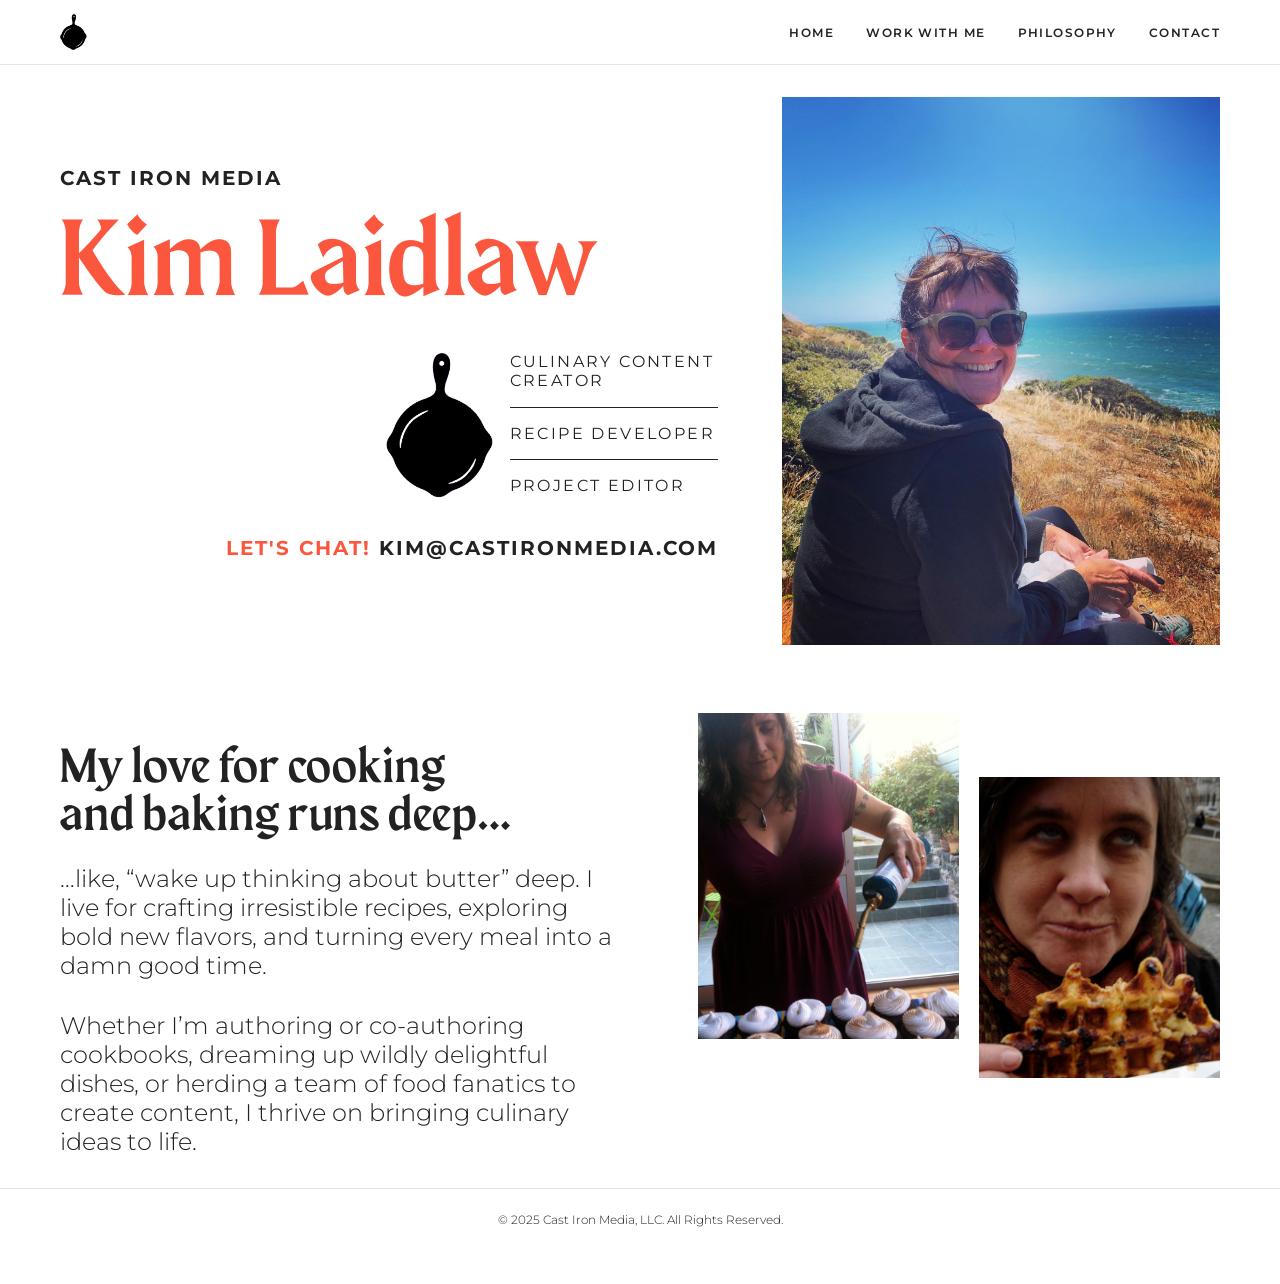
==== index.html @ 6b6d78ea "Create section page section" ====
<!DOCTYPE html>
<html lang="en-US">
<head>
  <meta charset="UTF-8">
  <meta name="viewport" content="width=device-width, initial-scale=1">
  <title>Kim Laidlaw | Cast Iron Media</title>

  <link rel="preconnect" href="https://fonts.googleapis.com">
  <link rel="preconnect" href="https://fonts.gstatic.com" crossorigin>
  <link rel="stylesheet" href="https://fonts.googleapis.com/css2?family=Montserrat:ital,wght@0,100..900;1,100..900&display=swap">
  <link rel="stylesheet" href="wp-content/themes/castirontheme/assets/css/style.css">

  <link rel="icon" type="image/png" href="wp-content/themes/castirontheme/assets/images/favicons/favicon-96x96.png" sizes="96x96">
  <link rel="icon" type="image/svg+xml" href="wp-content/themes/castirontheme/assets/images/favicons/favicon.svg">
  <link rel="shortcut icon" href="wp-content/themes/castirontheme/assets/images/favicons/favicon.ico">
  <link rel="apple-touch-icon" sizes="180x180" href="wp-content/themes/castirontheme/assets/images/favicons/apple-touch-icon.png">
</head>

<body>
  <div class="page-wrapper">

    <header class="header">
      <div class="header-content">
        <a href="#" class="header-logo" aria-label="Cast Iron Media home">
          <img src="wp-content/themes/castirontheme/assets/images/castironlogo.png" alt="Cast Iron Media logo">
        </a>
        <nav class="nav" id="main-nav" aria-label="Main navigation">
          <ul class="nav-list">
            <li><a href="#hero">Home</a></li>
            <li><a href="#work-with-me">Work With Me</a></li>
            <li><a href="#philosophy">Philosophy</a></li>
            <li><a href="#contact">Contact</a></li>
          </ul>
        </nav>
        <button class="nav-toggle" id="nav-toggle" aria-controls="main-nav" aria-expanded="false" aria-label="Open navigation menu">
          <span class="nav-toggle-bar"></span>
          <span class="nav-toggle-bar"></span>
          <span class="nav-toggle-bar"></span>
        </button>
      </div>
    </header>

    <main id="main">

      <!-- HERO -->
      <section id="hero" class="section hero-section">
        <div class="hero-text">
          <h1>
            <span class="prehead head-three">Cast Iron Media</span>
            Kim Laidlaw
          </h1>
          <div class="title-row">
            <div class="cast-iron-logo">
              <img src="wp-content/themes/castirontheme/assets/images/castironlogo.png" alt="Cast Iron Media logo">
            </div>
            <ul class="title-list">
              <li>Culinary content creator</li>
              <li>Recipe developer</li>
              <li>Project editor</li>
            </ul>
          </div>
          <div class="email-row">
            <p class="head-three">
              Let's chat! <a href="mailto:kim@castironmedia.com">kim@castironmedia.com</a>
            </p>
          </div>
        </div>
        <div class="hero-image">
          <img src="wp-content/themes/castirontheme/assets/images/1-hero/hero-kim-laidlaw.jpg" alt="Kim Laidlaw sitting on coastal rocks, smiling over her shoulder">
        </div>
      </section>

      <!-- LOVE -->
      <section id="love" class="section love-section">
        <div class="love-text">
          <h2>My love for cooking and baking runs deep&hellip;</h2>
          <p>&hellip;like, &ldquo;wake up thinking about butter&rdquo; deep. I live for crafting irresistible recipes, exploring bold new flavors, and turning every meal into a damn good time.</p>
          <p>Whether I&rsquo;m authoring or co-authoring cookbooks, dreaming up wildly delightful dishes, or herding a team of food fanatics to create content, I thrive on bringing culinary ideas to life.</p>
        </div>
        <div class="love-images">
          <div class="love-image love-image--blowtorch">
            <img src="wp-content/themes/castirontheme/assets/images/2-love/love-blowtorch.JPG" alt="Kim using a blowtorch on a dessert">
          </div>
          <div class="love-image love-image--waffle">
            <img src="wp-content/themes/castirontheme/assets/images/2-love/love-waffle.jpg" alt="A beautifully made waffle">
          </div>
        </div>
      </section>

    </main>

    <footer id="footer" class="footer">
      <div class="footer-content">
        <p class="footer-copyright">&copy; 2025 Cast Iron Media, LLC. All&nbsp;Rights&nbsp;Reserved.</p>
      </div>
    </footer>

  </div><!-- .page-wrapper -->
  <script>
    const toggle = document.getElementById('nav-toggle');
    const nav = document.getElementById('main-nav');
    toggle.addEventListener('click', () => {
      const isOpen = toggle.getAttribute('aria-expanded') === 'true';
      toggle.setAttribute('aria-expanded', String(!isOpen));
      nav.classList.toggle('is-open', !isOpen);
    });
    // Close menu when a nav link is clicked
    nav.querySelectorAll('a').forEach(link => {
      link.addEventListener('click', () => {
        toggle.setAttribute('aria-expanded', 'false');
        nav.classList.remove('is-open');
      });
    });
  </script>
</body>
</html>
---- wp-content/themes/castirontheme/assets/css/style.css ----
/* http://meyerweb.com/eric/tools/css/reset/ v2.0 | 20110126 License: none (public domain) */
html,body,div,span,applet,object,iframe,h1,h2,h3,h4,h5,h6,p,blockquote,pre,a,abbr,acronym,address,big,cite,code,del,dfn,em,img,ins,kbd,q,s,samp,small,strike,strong,sub,sup,tt,var,b,u,i,center,dl,dt,dd,ol,ul,li,fieldset,form,label,legend,table,caption,tbody,tfoot,thead,tr,th,td,article,aside,canvas,details,embed,figure,figcaption,footer,header,hgroup,menu,nav,output,ruby,section,summary,time,mark,audio,video{margin:0;padding:0;border:0;font-size:100%;font:inherit;vertical-align:baseline;}
/* HTML5 display-role reset for older browsers */
article,aside,details,figcaption,figure,footer,header,hgroup,menu,nav,section{display:block;}body{line-height:1;}ol,ul{list-style:none;}blockquote,q{quotes:none;}blockquote:before,blockquote:after,q:before,q:after{content:'';content:none;}table{border-collapse:collapse;border-spacing:0;}
ul,ol{padding-inline-start:0;margin-block-start:0;margin-block-end:0;}

*, *::before, *::after { box-sizing: border-box; }

/* utility classes */
.nowrap{white-space:nowrap;}
.hidden{display:none;}
.screen-reader-only{clip:rect(1px,1px,1px,1px);height:1px;width:1px;overflow:hidden;position:absolute !important;}
.clearfix::after{content:'';display:table;clear:both;}

@font-face {
  font-family: Maragsa;
  src: url(/wp-content/themes/castirontheme/assets/fonts/MaragsaDisplay-GO6PD.otf);
  font-weight: normal;
}

/* color, font and size variables */
:root {
  --black: #222;
  --dark-gray: #293039;
  --white: #fff;
  --highlight: #fa573e;

  --body-font: 'Montserrat';
  --display-font: 'Maragsa';

  --half-space: .5rem;
  --single-space: 1rem;
  --mid-space: 1.5rem;
  --double-space: 2rem;
  --max-width: 80rem;
  --narrow-max-width: 56.25rem;

  --header-height: 4rem;
  --section-padding-x: 1.25rem;
  --section-padding-y: 2rem;
  --content-max-width: 75rem;
}

body {
  background: #FFF;
  color: #222;
  font-size: 16px;
  line-height: 1.2;
  font-family: 'Montserrat', sans-serif;
  font-family: var(--body-font);
  font-weight: 300;
  font-optical-sizing: auto;
}
img {
  height: auto;
  max-width: 100%;
}
/* ============================
   LAYOUT
   ============================ */

.page-wrapper {
  display: flex;
  flex-direction: column;
  min-height: 100dvh;
  width: 100%;
}

/* ============================
   HEADER / NAV
   ============================ */
.header {
  position: sticky;
  top: 0;
  z-index: 100;
  background: var(--white);
  border-bottom: 1px solid #e8e4df;
  /* needed so the mobile dropdown positions relative to the header */
  isolation: isolate;
}
.header-content {
  display: flex;
  align-items: center;
  justify-content: space-between;
  max-width: var(--content-max-width);
  margin: 0 auto;
  padding: 0 var(--section-padding-x);
  height: var(--header-height);
}
.header-logo img {
  display: block;
  height: 2.25rem;
  width: auto;
}
.nav-list {
  display: flex;
  gap: 2rem;
  list-style: none;
}
.nav-list a {
  font-size: 0.75rem;
  font-weight: 600;
  letter-spacing: 0.12em;
  text-transform: uppercase;
  text-decoration: none;
  color: var(--black);
  transition: color 0.2s ease;
}
.nav-list a:hover,
.nav-list a:focus {
  color: var(--highlight);
}

/* Hamburger button — visible only below 900px */
.nav-toggle {
  display: none;
  flex-direction: column;
  justify-content: center;
  gap: 5px;
  background: none;
  border: none;
  cursor: pointer;
  padding: 0.5rem;
  margin: -0.5rem;
}
.nav-toggle-bar {
  display: block;
  width: 22px;
  height: 2px;
  background: var(--black);
  border-radius: 2px;
  transition: transform 0.25s ease, opacity 0.25s ease;
  transform-origin: center;
}
/* Animate bars to X when open */
.nav-toggle[aria-expanded="true"] .nav-toggle-bar:nth-child(1) {
  transform: translateY(7px) rotate(45deg);
}
.nav-toggle[aria-expanded="true"] .nav-toggle-bar:nth-child(2) {
  opacity: 0;
}
.nav-toggle[aria-expanded="true"] .nav-toggle-bar:nth-child(3) {
  transform: translateY(-7px) rotate(-45deg);
}

@media (max-width: 56.25em) { /* 900px */
  .nav-toggle {
    display: flex;
  }
  .nav {
    display: none;
    position: absolute;
    top: var(--header-height);
    left: 0;
    right: 0;
    background: var(--white);
    border-bottom: 1px solid #e8e4df;
    padding: 1rem var(--section-padding-x) 1.5rem;
  }
  .nav.is-open {
    display: block;
  }
  .nav-list {
    flex-direction: column;
    gap: 0;
  }
  .nav-list a {
    display: block;
    padding: 0.875rem 0;
    border-bottom: 1px solid #e8e4df;
    font-size: 0.8125rem;
  }
  .nav-list li:last-child a {
    border-bottom: none;
  }
}

/* ============================
   SECTIONS
   ============================ */
.section {
  max-width: var(--content-max-width);
  margin: 0 auto;
  padding: var(--section-padding-y) var(--section-padding-x);
}

/* ============================
   FOOTER
   ============================ */
.footer {
  border-top: 1px solid #e8e4df;
  margin-top: auto;
}
.footer-content {
  max-width: var(--content-max-width);
  margin: 0 auto;
  padding: 1.5rem var(--section-padding-x);
  text-align: center;
}
h1, .head-one, h2, .head-two, h3, .head-three {
  text-wrap: balance;
  line-height: 1;
  font-family: var(--display-font);
  letter-spacing: .02em;
}
h1, .head-one {
  font-size: 4rem;
  color: var(--highlight);
  margin-bottom: 2rem;
}
h2, .head-two {
  font-size: 1.75rem;
  font-weight: 500;
}
h3, .head-three {
  font-family: var(--body-font);
  text-transform: uppercase;
  color: var(--black);
  font-family: var(--body-font);
  font-size: .875rem;
  font-weight: 700;
  line-height: 1.4;
  letter-spacing: .1em;
  margin-bottom: 1em;
}
p {
  margin-bottom: 2rem;
  text-wrap: pretty;
}
.footer-copyright {
  font-size: .75em;
} 
a {
  color: inherit;
}
.head-three a {
  color: var(--black);
  text-decoration: none;
  transition: all .3s ease-in-out;
}
.head-three a:active,
.head-three a:hover,
.head-three a:focus {
  color: var(--highlight);
}
@media only screen and ( min-width: 37.5em ) { /* 600px */
  h1, .head-one {
    font-size: 4rem;
  }
  h2, .head-two {
    font-size: 1.5rem;
  }
  h3, .head-three {
    font-size: 1rem;
  }
  p {
    font-size: 1.25rem;
  }
}
@media only screen and ( min-width: 46.875em ) { /* 750px */
  .header .content, 
  .main .content, 
  .footer .content{
    padding: 2em;
  }
  h1, .head-one {
    font-size: 5rem;
  }
  h2, .head-two {
    font-size: 2rem;
  }
  p {
    font-size: 1.25rem;
  }
}
@media only screen and ( min-width: 56.25em ) { /* 900px */
  .header .content, 
  .main .content, 
  .footer .content{
    padding: 2em;
  }
  h1, .head-one {
    font-size: 6rem;
  }
  h2, .head-two {
    font-size: 2rem;
  }
  h3, .head-three {
    font-size: 1.125rem;
  }
  p {
    font-size: 1.5rem;
  }
}
@media only screen and (min-width: 65.625em) { /* 1050px */
  h1, .head-one {
    font-size: 6.75rem;
  }
  h2, .head-two {
    font-size: 3rem;
  }
  h3, .head-three {
    font-size: 1.25rem;
  }
}

.home-page {
  display: flex;
  flex-wrap: wrap;
  justify-content: center;
  align-items: center;
  text-align: center;
  height: 100%;
  width: auto;
}
.home-page > * {
  flex: 1 0 100%;
}

.hero-section {
  display: flex;
  flex-wrap: wrap;
  gap: 2em;
  max-width: 75em;
}
.hero-text {
  display: flex;
  flex-direction: column;
  width: 100%;
  gap: 2em;
}
.hero-section h1 {
  margin-bottom: 0;
}
.prehead {
  display: block;
}
.title-row {
  display: flex;
  justify-content: end;
  gap: 1em;
}
.cast-iron-logo {
  flex: 0 1 5.75em;
  display: block;
}
.title-list {
  flex: 0 1 13em;
  display: flex;
  flex-direction: column;
  row-gap: 1em;
  max-width: 16em;
  text-transform: uppercase;
  font-size: .875em;
  font-weight:  400;
  letter-spacing: .15em;
  max-width: 16em;
}
.title-list li + li {
  padding-top: 1em;
  border-top: 1px solid var(--black);
}
.email-row p {
  color: var(--highlight);
  text-align: right;
}
@media only screen and (min-width: 37.5em) {
  .hero-section {
    flex-wrap: nowrap;
    align-items: center;
  }
  .hero-image {
    flex: 0 1 50%;
  }
}
@media only screen and (min-width: 56.25em) {
  .hero-text {
    flex: 1 1 75%;
  }
  .hero-image {
    flex: 1 1 50%;
  }
  .cast-iron-logo {
    flex-basis: 6.25em;
  }
  .title-list {
    font-size: .9375rem
  }
}
@media only screen and (min-width: 65.625em) {
  .hero-section {
    gap: 4em;
  }
  .cast-iron-logo {
    flex-basis: 6.75em;
  }
  .title-list {
    font-size: 1rem
  }
}

/* ============================
   LOVE SECTION
   ============================ */
.love-section {
  display: flex;
  flex-direction: column;
  gap: 3rem;
}

/* Images: stacked/offset pair */
.love-images {
  display: grid;
  grid-template-columns: 50% calc(50% - var(--section-padding-x));
  grid-template-rows: auto auto;
  gap: var(--section-padding-x);
}
.love-image {
  min-width: 0; /* prevent grid blowout from intrinsic image size */
  overflow: hidden;
}
.love-image img {
  width: 100%;
  height: 100%;
  object-fit: cover;
  display: block;
}
.love-image--blowtorch {
  grid-column: 1;
  grid-row: 1;
  aspect-ratio: 4 / 5;
}
.love-image--waffle {
  grid-column: 2;
  grid-row: 1;
  aspect-ratio: 4 / 5;
  margin-top: 4rem; /* offset downward to create staggered effect */
}

/* Text */
.love-text h2 {
  margin-bottom: 1.5rem;
}
.love-text p:last-child {
  margin-bottom: 0;
}

/* Desktop: images left, text right */
@media only screen and (min-width: 56.25em) { /* 900px */
  .love-section {
    flex-direction: row;
    align-items: flex-start;
    gap: 5rem;
  }
  .love-images {
    flex: 0 0 45%;
    max-width: 45%;
    padding-right: 0;
  }
  .love-text {
    flex: 1;
    padding-top: 2rem;
  }
}
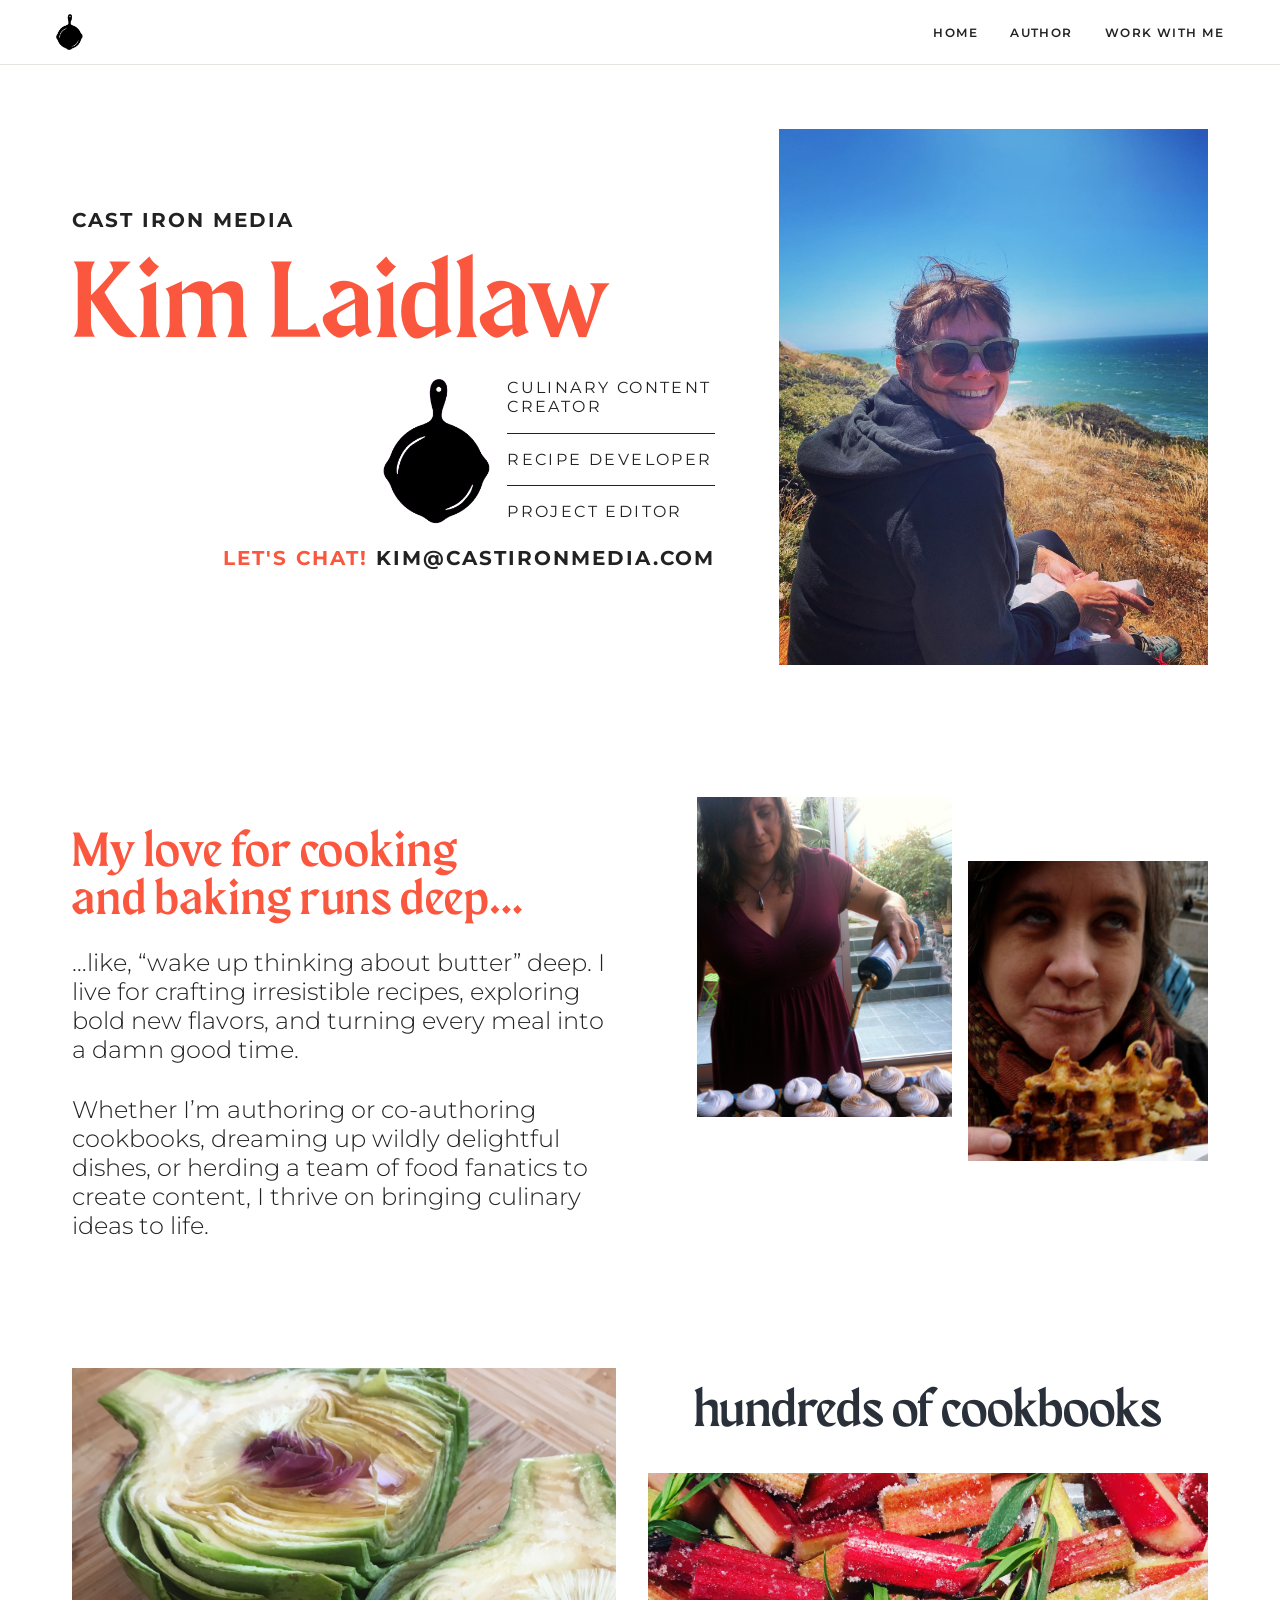
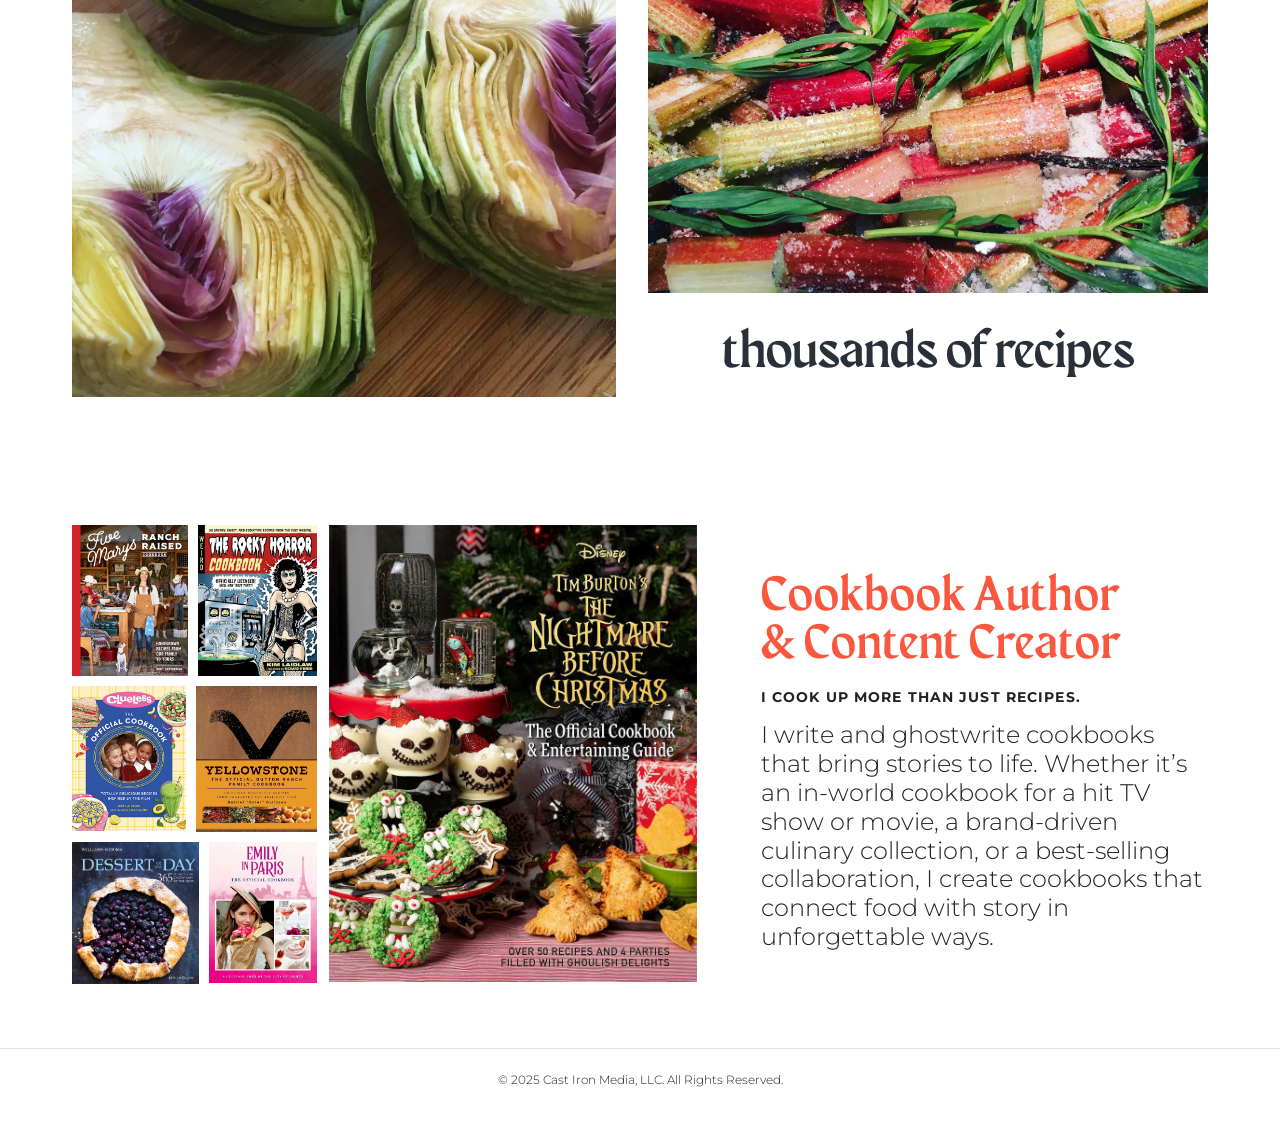
==== commit 083fc49c: "Add content and styles for author section" ====
--- a/index.html
+++ b/index.html
@@ -27,9 +27,8 @@
         <nav class="nav" id="main-nav" aria-label="Main navigation">
           <ul class="nav-list">
             <li><a href="#hero">Home</a></li>
+            <li><a href="#author">Author</a></li>
             <li><a href="#work-with-me">Work With Me</a></li>
-            <li><a href="#philosophy">Philosophy</a></li>
-            <li><a href="#contact">Contact</a></li>
           </ul>
         </nav>
         <button class="nav-toggle" id="nav-toggle" aria-controls="main-nav" aria-expanded="false" aria-label="Open navigation menu">
@@ -87,6 +86,42 @@
         </div>
       </section>
 
+      <!-- FOOD STATS -->
+      <section id="food" class="section food-section">
+        <div class="food-image-large">
+          <img src="wp-content/themes/castirontheme/assets/images/3-food/food-artichoke.JPG" alt="Halved artichokes on a wooden board">
+        </div>
+        <div class="food-right">
+          <p class="food-stat">hundreds of cookbooks</p>
+          <div class="food-image-small">
+            <img src="wp-content/themes/castirontheme/assets/images/3-food/food-rhubarb.JPG" alt="Fresh rhubarb with herbs on a baking tray">
+          </div>
+          <p class="food-stat">thousands of recipes</p>
+        </div>
+      </section>
+
+      <!-- AUTHOR -->
+      <section id="author" class="section author-section">
+        <div class="author-books">
+          <div class="author-books-grid">
+            <div class="book-thumb" ><img src="wp-content/themes/castirontheme/assets/images/4-author/five-marys-ranch-raised.jpg" alt="Five Mary's Ranch Raised cookbook cover"></div>
+            <div class="book-thumb" ><img src="wp-content/themes/castirontheme/assets/images/4-author/rocky-horror-cookbook.jpg" alt="The Rocky Horror Cookbook cover"></div>
+            <div class="book-thumb" ><img src="wp-content/themes/castirontheme/assets/images/4-author/clueless-cookbook.jpg" alt="The Clueless Official Cookbook cover"></div>
+            <div class="book-thumb" ><img src="wp-content/themes/castirontheme/assets/images/4-author/yellowstone-cookbook.jpeg" alt="Yellowstone The Official Dutton Ranch Family Cookbook cover"></div>
+            <div class="book-thumb" ><img src="wp-content/themes/castirontheme/assets/images/4-author/dessert-of-the-day.jpg" alt="Dessert of the Day cookbook cover"></div>
+            <div class="book-thumb" ><img src="wp-content/themes/castirontheme/assets/images/4-author/Emily-in-Paris-The-Official-Cookbook.jpg" alt="Emily in Paris The Official Cookbook cover"></div>
+          </div>
+          <div class="author-book-featured">
+            <img src="wp-content/themes/castirontheme/assets/images/4-author/NightmareBeforeChristmas_cover.jpg" alt="Tim Burton's The Nightmare Before Christmas Official Cookbook cover">
+          </div>
+        </div>
+        <div class="author-text">
+          <h2>Cookbook Author &amp; Content Creator</h2>
+          <p class="author-subhead">I cook up more than just recipes.</p>
+          <p>I write and ghostwrite cookbooks that bring stories to life. Whether it&rsquo;s an in-world cookbook for a hit TV show or movie, a brand-driven culinary collection, or a best-selling collaboration, I create cookbooks that connect food with story in unforgettable ways.</p>
+        </div>
+      </section>
+
     </main>
 
     <footer id="footer" class="footer">
--- a/wp-content/themes/castirontheme/assets/css/style.css
+++ b/wp-content/themes/castirontheme/assets/css/style.css
@@ -36,8 +36,12 @@
   --narrow-max-width: 56.25rem;
 
   --header-height: 4rem;
-  --section-padding-x: 1.25rem;
-  --section-padding-y: 2rem;
+  --mobile-padding-x: 1rem;
+  --mobile-padding-y: 2rem;
+  --mid-padding-x: 1.5rem;
+  --mid-padding-y: 3rem;
+  --desktop-padding-x: 2rem;
+  --desktop-padding-y: 4rem;
   --content-max-width: 75rem;
 }
 
@@ -84,7 +88,7 @@
   justify-content: space-between;
   max-width: var(--content-max-width);
   margin: 0 auto;
-  padding: 0 var(--section-padding-x);
+  padding: 0 var(--mobile-padding-x);
   height: var(--header-height);
 }
 .header-logo img {
@@ -155,7 +159,7 @@
     right: 0;
     background: var(--white);
     border-bottom: 1px solid #e8e4df;
-    padding: 1rem var(--section-padding-x) 1.5rem;
+    padding: 1rem var(--mobile-padding-x) 1.5rem;
   }
   .nav.is-open {
     display: block;
@@ -181,7 +185,17 @@
 .section {
   max-width: var(--content-max-width);
   margin: 0 auto;
-  padding: var(--section-padding-y) var(--section-padding-x);
+  padding: var(--mobile-padding-y) var(--mobile-padding-x);
+}
+@media only screen and (min-width: 37.5em) { /* 600px */
+  .section {
+    padding: var(--mid-padding-y) var(--mid-padding-x);
+  }
+}
+@media only screen and (min-width: 56.25em) { /* 900px */
+  .section {
+    padding: var(--desktop-padding-y) var(--desktop-padding-x);
+  }
 }
 
 /* ============================
@@ -194,7 +208,7 @@
 .footer-content {
   max-width: var(--content-max-width);
   margin: 0 auto;
-  padding: 1.5rem var(--section-padding-x);
+  padding: 1.5rem var(--mobile-padding-x);
   text-align: center;
 }
 h1, .head-one, h2, .head-two, h3, .head-three {
@@ -210,6 +224,7 @@
 }
 h2, .head-two {
   font-size: 1.75rem;
+  color: var(--highlight);
   font-weight: 500;
 }
 h3, .head-three {
@@ -320,14 +335,14 @@
 .hero-section {
   display: flex;
   flex-wrap: wrap;
-  gap: 2em;
+  gap: var(--mobile-padding-x);
   max-width: 75em;
 }
 .hero-text {
   display: flex;
   flex-direction: column;
   width: 100%;
-  gap: 2em;
+  gap: var(--mobile-padding-x);
 }
 .hero-section h1 {
   margin-bottom: 0;
@@ -338,7 +353,7 @@
 .title-row {
   display: flex;
   justify-content: end;
-  gap: 1em;
+  gap: var(--mobile-padding-x);
 }
 .cast-iron-logo {
   flex: 0 1 5.75em;
@@ -348,7 +363,7 @@
   flex: 0 1 13em;
   display: flex;
   flex-direction: column;
-  row-gap: 1em;
+  row-gap: var(--mobile-padding-x);
   max-width: 16em;
   text-transform: uppercase;
   font-size: .875em;
@@ -357,7 +372,7 @@
   max-width: 16em;
 }
 .title-list li + li {
-  padding-top: 1em;
+  padding-top: var(--mobile-padding-x);
   border-top: 1px solid var(--black);
 }
 .email-row p {
@@ -411,9 +426,9 @@
 /* Images: stacked/offset pair */
 .love-images {
   display: grid;
-  grid-template-columns: 50% calc(50% - var(--section-padding-x));
+  grid-template-columns: 50% calc(50% - var(--mobile-padding-x));
   grid-template-rows: auto auto;
-  gap: var(--section-padding-x);
+  gap: var(--mobile-padding-x);
 }
 .love-image {
   min-width: 0; /* prevent grid blowout from intrinsic image size */
@@ -462,3 +477,191 @@
     padding-top: 2rem;
   }
 }
+
+/* ============================
+   FOOD STATS SECTION
+   ============================ */
+.food-section {
+  display: flex;
+  flex-direction: column;
+  gap: 2rem;
+}
+
+.food-image-large {
+  min-width: 0;
+  overflow: hidden;
+}
+.food-image-large img {
+  width: 100%;
+  height: 100%;
+  object-fit: cover;
+  display: block;
+  aspect-ratio: 4 / 3;
+}
+
+.food-right {
+  display: flex;
+  flex-direction: column;
+  gap: 1.25rem;
+}
+
+.food-stat {
+  font-family: var(--display-font);
+  font-size: clamp(2rem, 8vw, 3.5rem);
+  line-height: 1.1;
+  color: var(--dark-gray);
+  text-align: center;
+  text-wrap: balance;
+  margin-bottom: 0;
+}
+
+.food-image-small {
+  min-width: 0;
+  overflow: hidden;
+}
+.food-image-small img {
+  width: 100%;
+  display: block;
+  aspect-ratio: 4 / 3;
+  object-fit: cover;
+}
+
+/* Desktop: artichoke left, right column alongside */
+@media only screen and (min-width: 37.5em) { /* 600px */
+  .food-section {
+    flex-direction: row;
+    align-items: stretch;
+    gap: var(--mid-padding-x);
+  }
+  .food-image-large {
+    flex: 0 0 calc(50% - var(--mid-padding-x));
+  }
+  .food-image-large img {
+    aspect-ratio: auto;
+    height: 100%;
+  }
+  .food-right {
+    flex: 1;
+    justify-content: space-between;
+    gap: 2rem;
+    padding: 1rem 0;
+  }
+  .food-stat {
+    font-size: clamp(2.5rem, 4vw, 4rem);
+  }
+}
+@media only screen and (min-width: 56.25em) { /* 900px */
+  .food-section {
+    flex-direction: row;
+    align-items: stretch;
+    gap: var(--desktop-padding-x);
+  }
+}
+
+/* ============================
+   AUTHOR SECTION
+   ============================ */
+.author-section {
+  display: flex;
+  flex-direction: column;
+  gap: 3rem;
+}
+
+/* Mobile: featured cover on top, small grid below */
+.author-books {
+  display: flex;
+  flex-direction: column;
+  gap: 1rem;
+}
+.author-book-featured {
+  min-width: 0;
+  overflow: hidden;
+}
+.author-book-featured img {
+  width: 100%;
+  height: 100%;
+}
+.author-books-grid {
+  display: flex;
+  flex-wrap: wrap;
+  gap: 1em;
+}
+.book-thumb {
+  overflow: hidden;
+  margin-bottom: 0;
+}
+.book-thumb img {
+  width: 100%;
+  display: block;
+}
+/* Proportional widths: flex-basis = each cover's aspect ratio share within its row,
+   minus 0.667em per item to account for the 2 gaps (2em / 3 items) per row */
+.author-books-grid .book-thumb:nth-of-type(1) { flex: 0 0 calc(32.84% - 0.667em); } /* Five Mary's     368×480  */
+.author-books-grid .book-thumb:nth-of-type(2) { flex: 0 0 calc(33.58% - 0.667em); } /* Rocky Horror    784×1000 */
+.author-books-grid .book-thumb:nth-of-type(3) { flex: 0 0 calc(33.58% - 0.667em); } /* Clueless        392×500  */
+.author-books-grid .book-thumb:nth-of-type(4) { flex: 0 0 calc(33.34% - 0.667em); } /* Yellowstone     830×1000 */
+.author-books-grid .book-thumb:nth-of-type(5) { flex: 0 0 calc(36.03% - 0.667em); } /* Dessert of Day  643×717  */
+.author-books-grid .book-thumb:nth-of-type(6) { flex: 0 0 calc(30.63% - 0.667em); } /* Emily in Paris  1525×2000 */
+
+/* Author text */
+.author-subhead {
+  font-weight: 700;
+  text-transform: uppercase;
+  letter-spacing: 0.08em;
+  font-size: 0.875rem;
+  margin-bottom: 1rem;
+}
+.author-text h2 {
+  margin-bottom: 1.25rem;
+}
+.author-text p:last-child {
+  margin-bottom: 0;
+}
+
+/* Desktop: small grid + featured cover side by side on left, text right */
+@media only screen and (min-width: 56.25em) { /* 900px */
+  .author-section {
+    flex-direction: row;
+    align-items: center;
+    gap: 4rem;
+  }
+  .author-books {
+    flex: 0 0 55%;
+    flex-direction: row;
+    align-items: flex-start;
+    gap: 0.75rem;
+  }
+  .author-books-grid {
+    flex: 0 0 calc(40.1% - 0.375rem);
+    align-self: flex-start;
+    display: flex;
+    flex-wrap: wrap;
+    gap: 0.625rem;
+    align-content: flex-start;
+  }
+  .book-thumb {
+    margin-bottom: 0;
+  }
+  .book-thumb img {
+    width: 100%;
+    display: block;
+  }
+  /* Proportional widths for 2-per-row desktop layout, gap deduction = 0.3125rem per item */
+  .author-books-grid .book-thumb:nth-of-type(1) { flex: 0 0 calc(49.44% - 0.3125rem); } /* Five Mary's    */
+  .author-books-grid .book-thumb:nth-of-type(2) { flex: 0 0 calc(50.56% - 0.3125rem); } /* Rocky Horror   */
+  .author-books-grid .book-thumb:nth-of-type(3) { flex: 0 0 calc(48.58% - 0.3125rem); } /* Clueless       */
+  .author-books-grid .book-thumb:nth-of-type(4) { flex: 0 0 calc(51.42% - 0.3125rem); } /* Yellowstone    */
+  .author-books-grid .book-thumb:nth-of-type(5) { flex: 0 0 calc(54.05% - 0.3125rem); } /* Dessert of Day */
+  .author-books-grid .book-thumb:nth-of-type(6) { flex: 0 0 calc(45.95% - 0.3125rem); } /* Emily in Paris */
+  .author-book-featured {
+    flex: 0 0 calc(59.9% - 0.375rem);
+  }
+  .author-book-featured img {
+    width: 100%;
+    display: block;
+  }
+  .author-text {
+    flex: 0 0 calc(40% - 0.375rem);
+    padding-top: 1rem;
+  }
+}
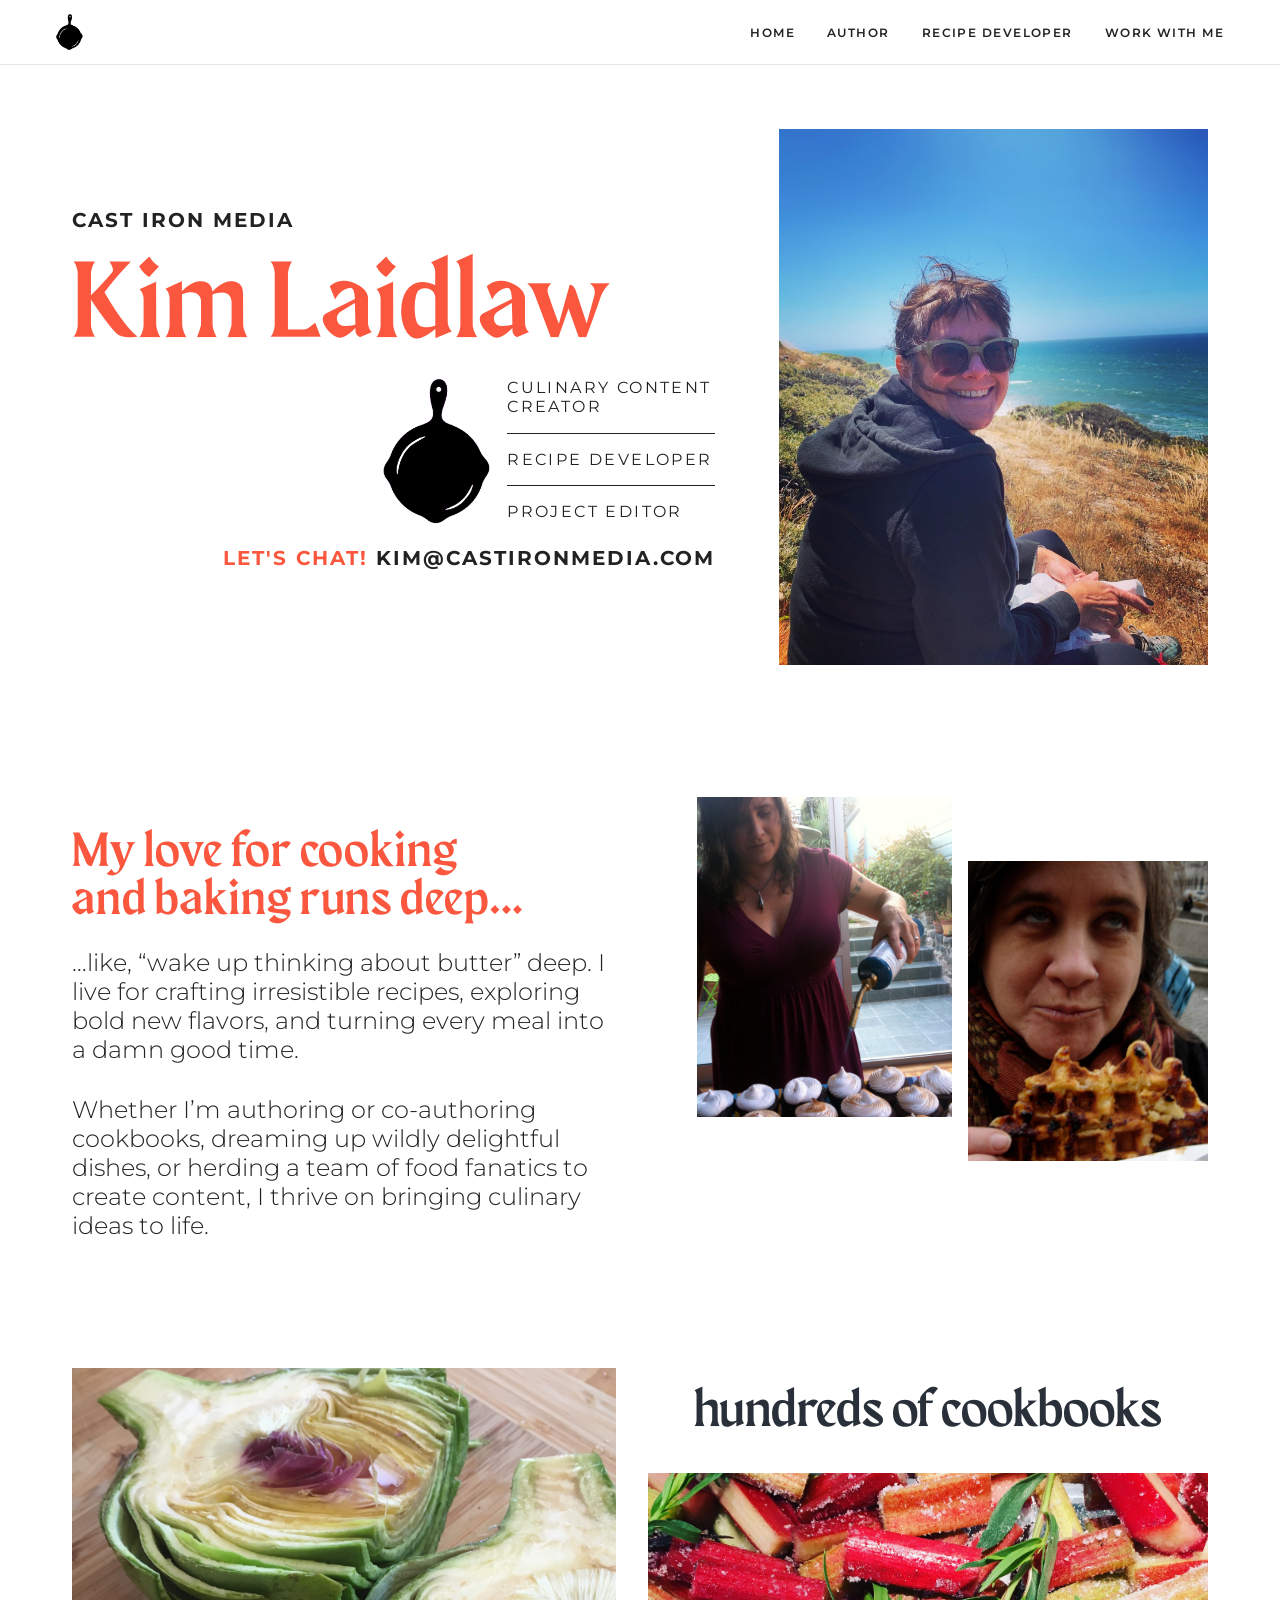
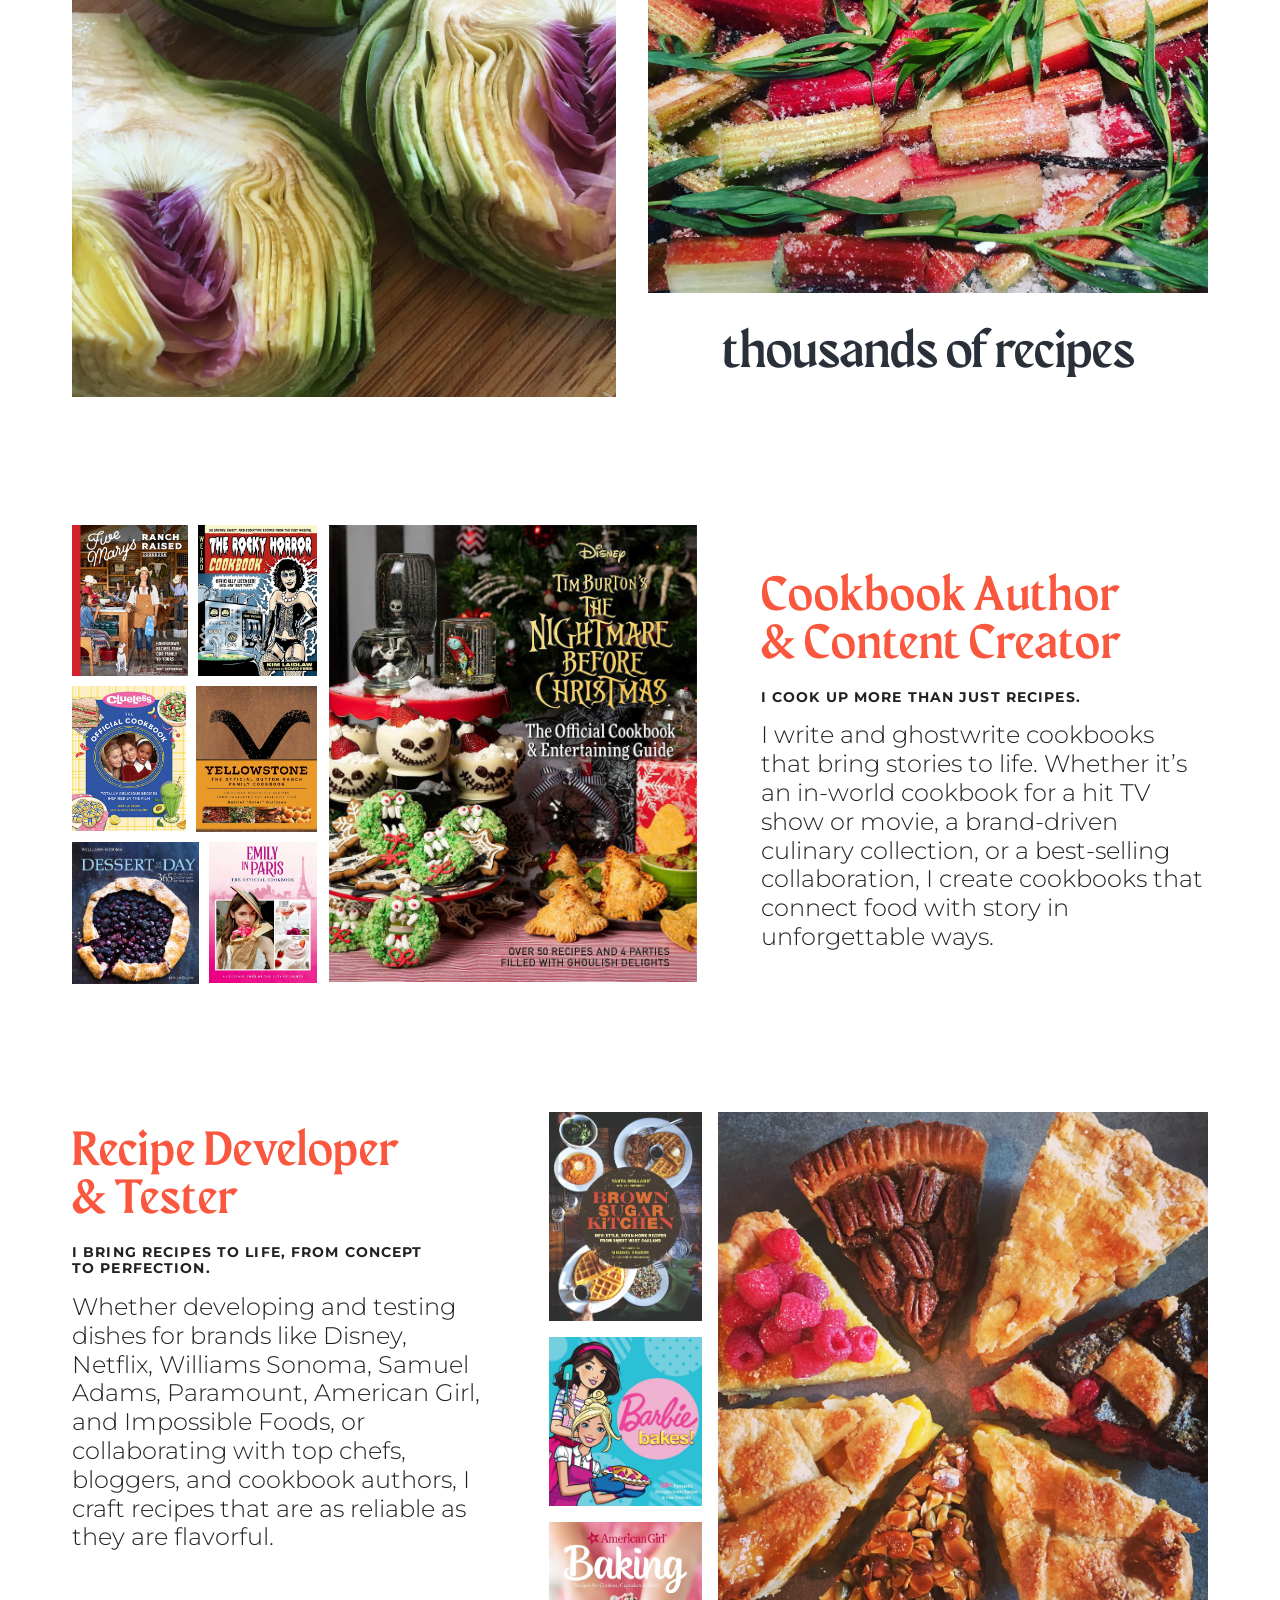
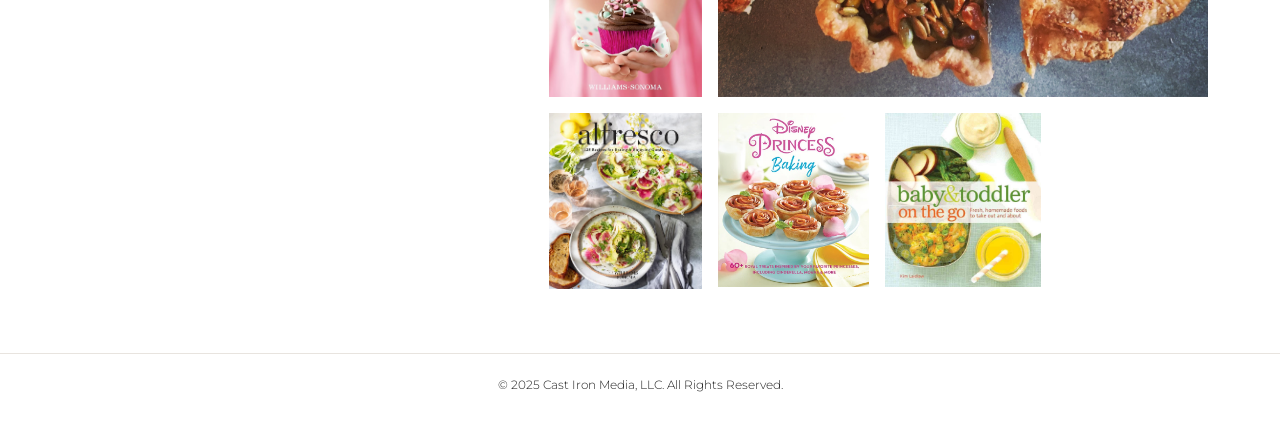
==== commit 1eb1f2df: "Add recipe section" ====
--- a/index.html
+++ b/index.html
@@ -28,6 +28,7 @@
           <ul class="nav-list">
             <li><a href="#hero">Home</a></li>
             <li><a href="#author">Author</a></li>
+            <li><a href="#recipe">Recipe Developer</a></li>
             <li><a href="#work-with-me">Work With Me</a></li>
           </ul>
         </nav>
@@ -122,6 +123,32 @@
         </div>
       </section>
 
+      <!-- RECIPE DEVELOPER -->
+      <section id="recipe" class="section recipe-section">
+        <div class="recipe-media">
+          <!-- Left sub-column: 3 stacked books -->
+          <div class="recipe-books-col">
+            <div class="book-thumb"><img src="wp-content/themes/castirontheme/assets/images/5-recipe/brown-sugar-kitchen-cookbook.jpg" alt="Brown Sugar Kitchen cookbook cover"></div>
+            <div class="book-thumb"><img src="wp-content/themes/castirontheme/assets/images/5-recipe/barbie-bakes-cookbook.jpg" alt="Barbie Bakes cookbook cover"></div>
+            <div class="book-thumb"><img src="wp-content/themes/castirontheme/assets/images/5-recipe/american-girl-baking.jpg" alt="American Girl Baking cookbook cover"></div>
+          </div>
+          <!-- Right sub-column: pies photo on top, 3 books below -->
+          <div class="recipe-featured">
+            <img src="wp-content/themes/castirontheme/assets/images/5-recipe/recipe-pies.JPG" alt="Freshly baked pies arranged in a circle">
+          </div>
+          <div class="recipe-bottom-books">
+            <div class="book-thumb"><img src="wp-content/themes/castirontheme/assets/images/5-recipe/alfresco-cookbook.jpeg" alt="Alfresco cookbook cover"></div>
+            <div class="book-thumb"><img src="wp-content/themes/castirontheme/assets/images/5-recipe/disney-princess-baking.jpg" alt="Disney Princess Baking cookbook cover"></div>
+            <div class="book-thumb"><img src="wp-content/themes/castirontheme/assets/images/5-recipe/baby-toddler-cookbook.jpg" alt="Baby and Toddler cookbook cover"></div>
+          </div>
+        </div>
+        <div class="recipe-text">
+          <h2>Recipe Developer &amp; Tester</h2>
+          <p class="recipe-subhead">I bring recipes to life, from concept to perfection.</p>
+          <p>Whether developing and testing dishes for brands like Disney, Netflix, Williams Sonoma, Samuel Adams, Paramount, American Girl, and Impossible Foods, or collaborating with top chefs, bloggers, and cookbook authors, I craft recipes that are as reliable as they are flavorful.</p>
+        </div>
+      </section>
+
     </main>
 
     <footer id="footer" class="footer">
--- a/wp-content/themes/castirontheme/assets/css/style.css
+++ b/wp-content/themes/castirontheme/assets/css/style.css
@@ -665,3 +665,118 @@
     padding-top: 1rem;
   }
 }
+
+/* ============================
+   RECIPE SECTION
+   ============================ */
+.recipe-section {
+  display: flex;
+  flex-direction: column;
+  gap: 3rem;
+}
+.recipe-text h2 {
+  margin-bottom: 1.25rem;
+}
+.recipe-subhead {
+  font-weight: 700;
+  text-transform: uppercase;
+  letter-spacing: 0.08em;
+  font-size: 0.875rem;
+  margin-bottom: 1rem;
+}
+.recipe-text p:last-child {
+  margin-bottom: 0;
+}
+
+/* Mobile: pies full width, then books in 3-col proportional row */
+.recipe-media {
+  display: flex;
+  flex-direction: column;
+  gap: 1rem;
+}
+.recipe-featured {
+  min-width: 0;
+}
+.recipe-featured img {
+  width: 100%;
+  display: block;
+}
+/* Mobile: left-col books shown as a proportional row */
+.recipe-books-col {
+  display: flex;
+  gap: 1em;
+}
+/* brown-sugar 0.730, barbie-bakes 0.902, american-girl 0.873 — total 2.505 */
+.recipe-books-col .book-thumb:nth-of-type(1) { flex: 0 0 calc(29.14% - 0.667em); } /* brown-sugar    */
+.recipe-books-col .book-thumb:nth-of-type(2) { flex: 0 0 calc(36.01% - 0.667em); } /* barbie-bakes   */
+.recipe-books-col .book-thumb:nth-of-type(3) { flex: 0 0 calc(34.85% - 0.667em); } /* american-girl  */
+.recipe-books-col .book-thumb img {
+  width: 100%;
+  display: block;
+}
+.recipe-bottom-books {
+  display: flex;
+  gap: 1em;
+}
+/* alfresco 0.866, disney-princess 0.867, baby-toddler 0.896 — total 2.629 */
+.recipe-bottom-books .book-thumb:nth-of-type(1) { flex: 0 0 calc(32.94% - 0.667em); } /* alfresco        */
+.recipe-bottom-books .book-thumb:nth-of-type(2) { flex: 0 0 calc(32.98% - 0.667em); } /* disney-princess */
+.recipe-bottom-books .book-thumb:nth-of-type(3) { flex: 0 0 calc(34.08% - 0.667em); } /* baby-toddler    */
+
+/* Desktop: text left | left-col books | right-col (pies + 3 books) */
+@media only screen and (min-width: 37.5em) { /* 600px */
+  .recipe-media {
+    display: grid;
+    grid-template-columns: 1fr 1fr 1fr 1fr;
+    grid-template-rows: auto auto auto auto;
+  }
+  .recipe-books-col {
+    grid-column: 1 / span 1;
+    grid-row: 1 / span 3;
+    display: flex;
+    flex-wrap: wrap;
+    gap: 1rem;
+  }
+  .recipe-books-col .book-thumb:nth-of-type(n) {
+    flex: 1 0 100%;
+  }
+  .recipe-featured {
+    grid-column: 2 / span 3;
+    grid-row: 1 / span 3 ;
+  }
+  .recipe-featured img {
+    width: 100%;
+    object-fit: cover;
+    height: 100%;
+  }
+  .recipe-bottom-books {
+    grid-column: 1 / span 3;
+    grid-row: 4 / span 1;
+    display: flex;
+    gap: 1rem;
+  }
+  .recipe-bottom-books .book-thumb:nth-of-type(1) { 
+    flex: 0 0 calc(33.3% - 0.667em); 
+  } /* alfresco        */
+
+
+}
+
+/* Desktop: text left | left-col books | right-col (pies + 3 books) */
+@media only screen and (min-width: 56.25em) { /* 900px */
+  .recipe-section {
+    flex-direction: row-reverse;
+    align-items: flex-start;
+    gap: 4rem;
+  }
+  .recipe-text {
+    flex: 1;
+    padding-top: 1rem;
+  }
+  .recipe-media {
+    flex: 0 0 58%;
+    /* flex-direction: row;
+    align-items: flex-start; */
+    /* gap: 0.625rem; */
+  }
+}
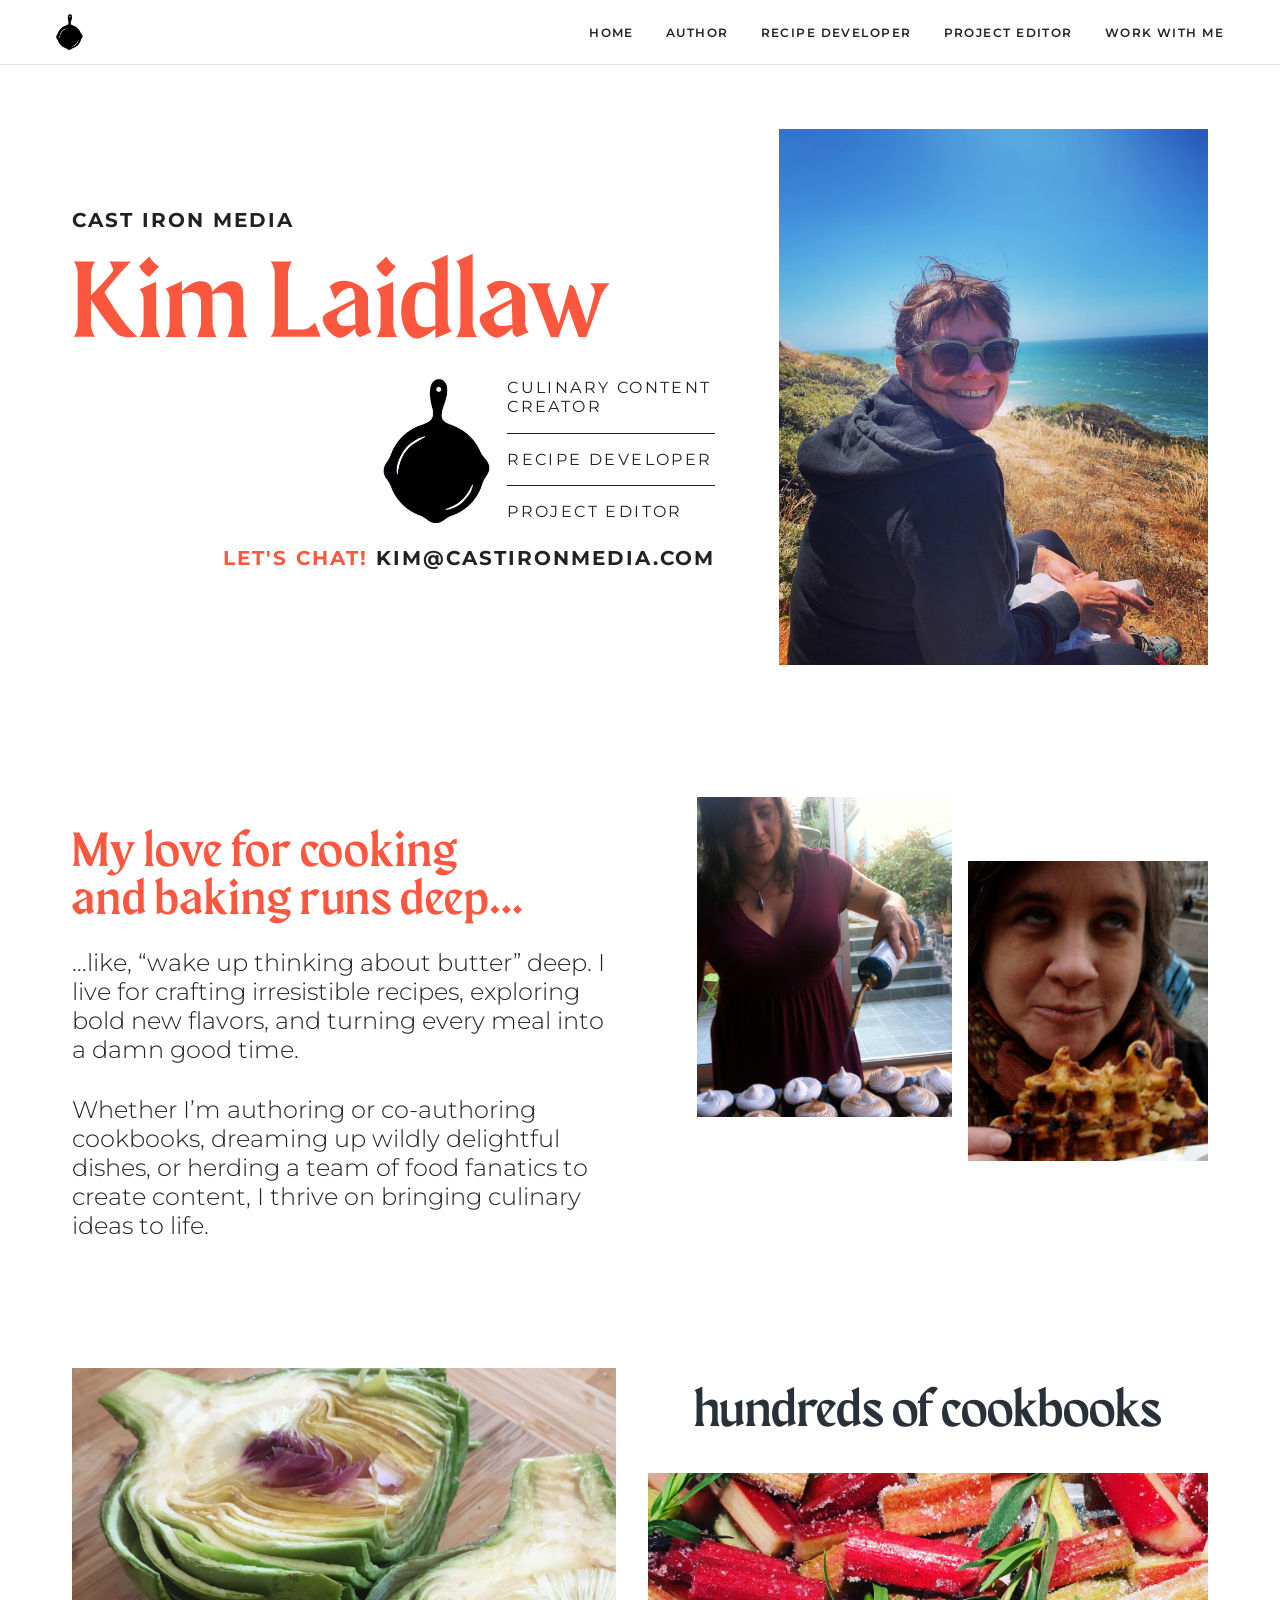
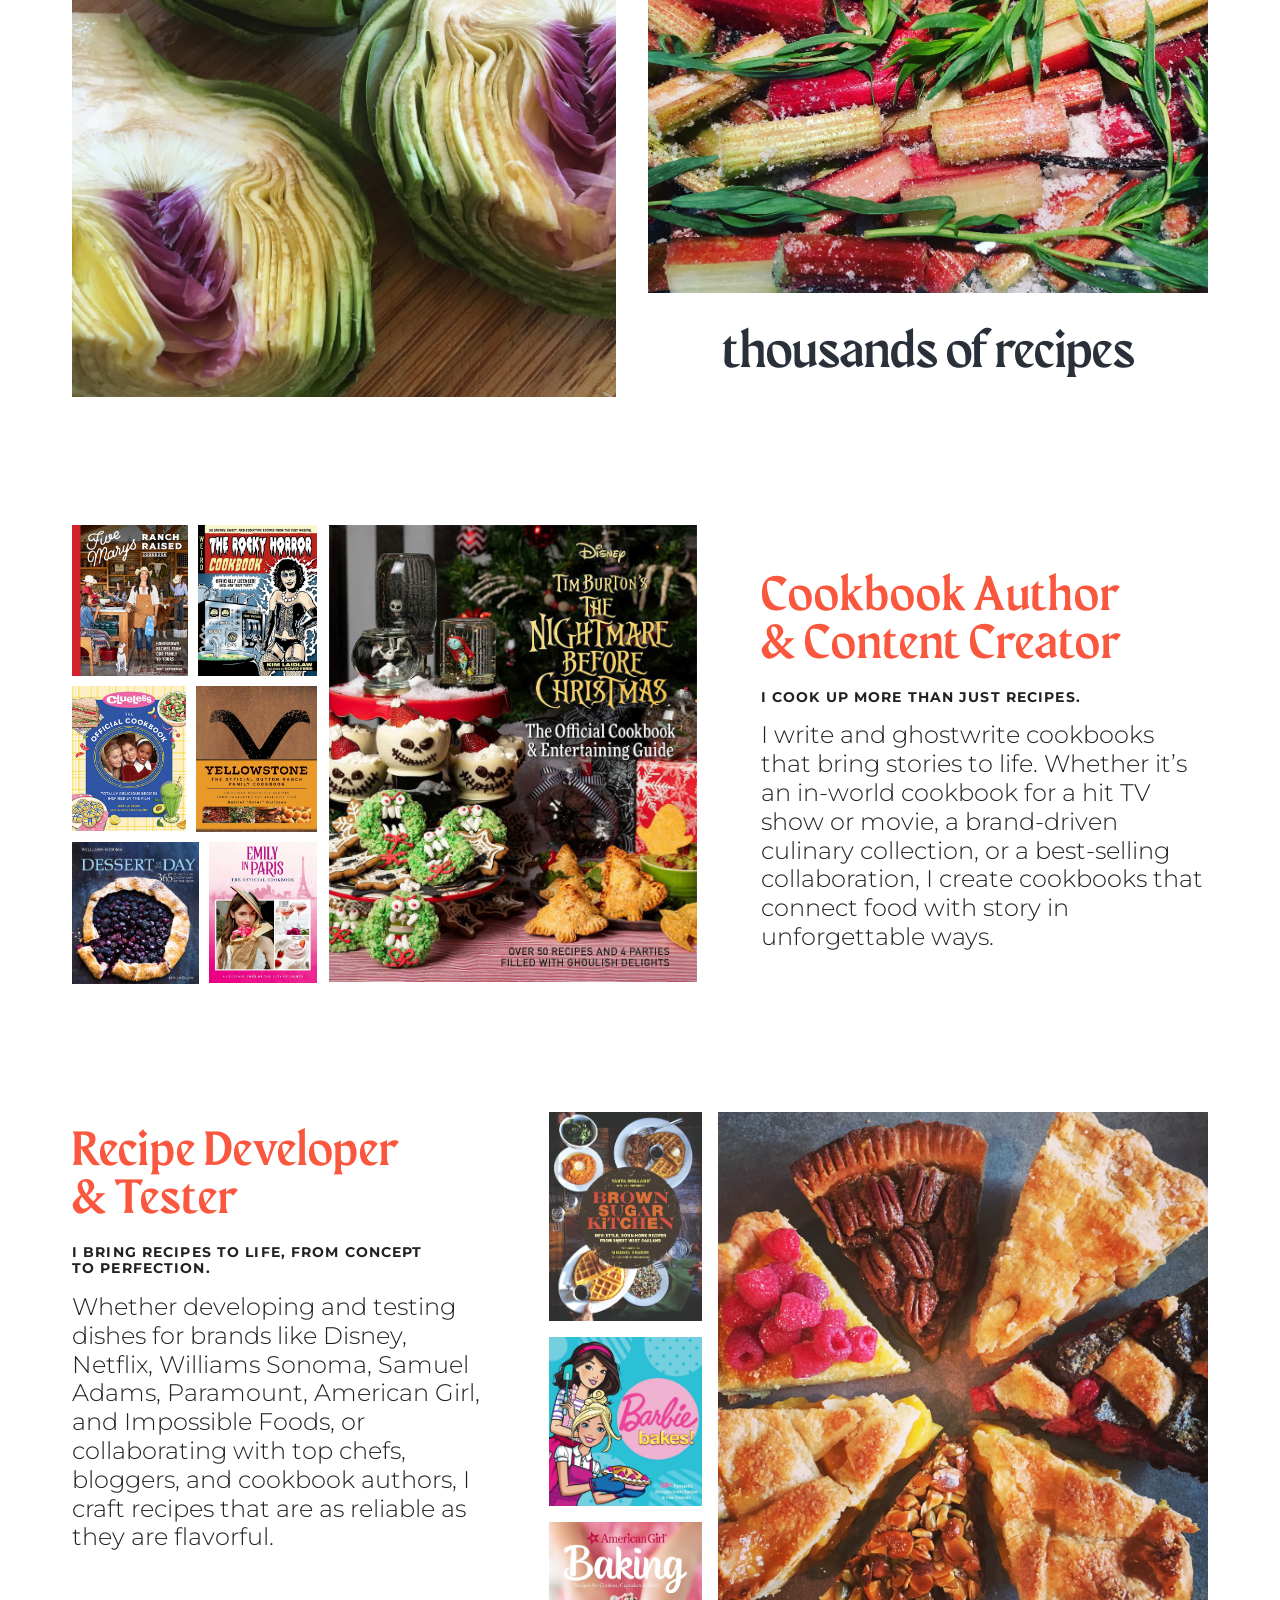
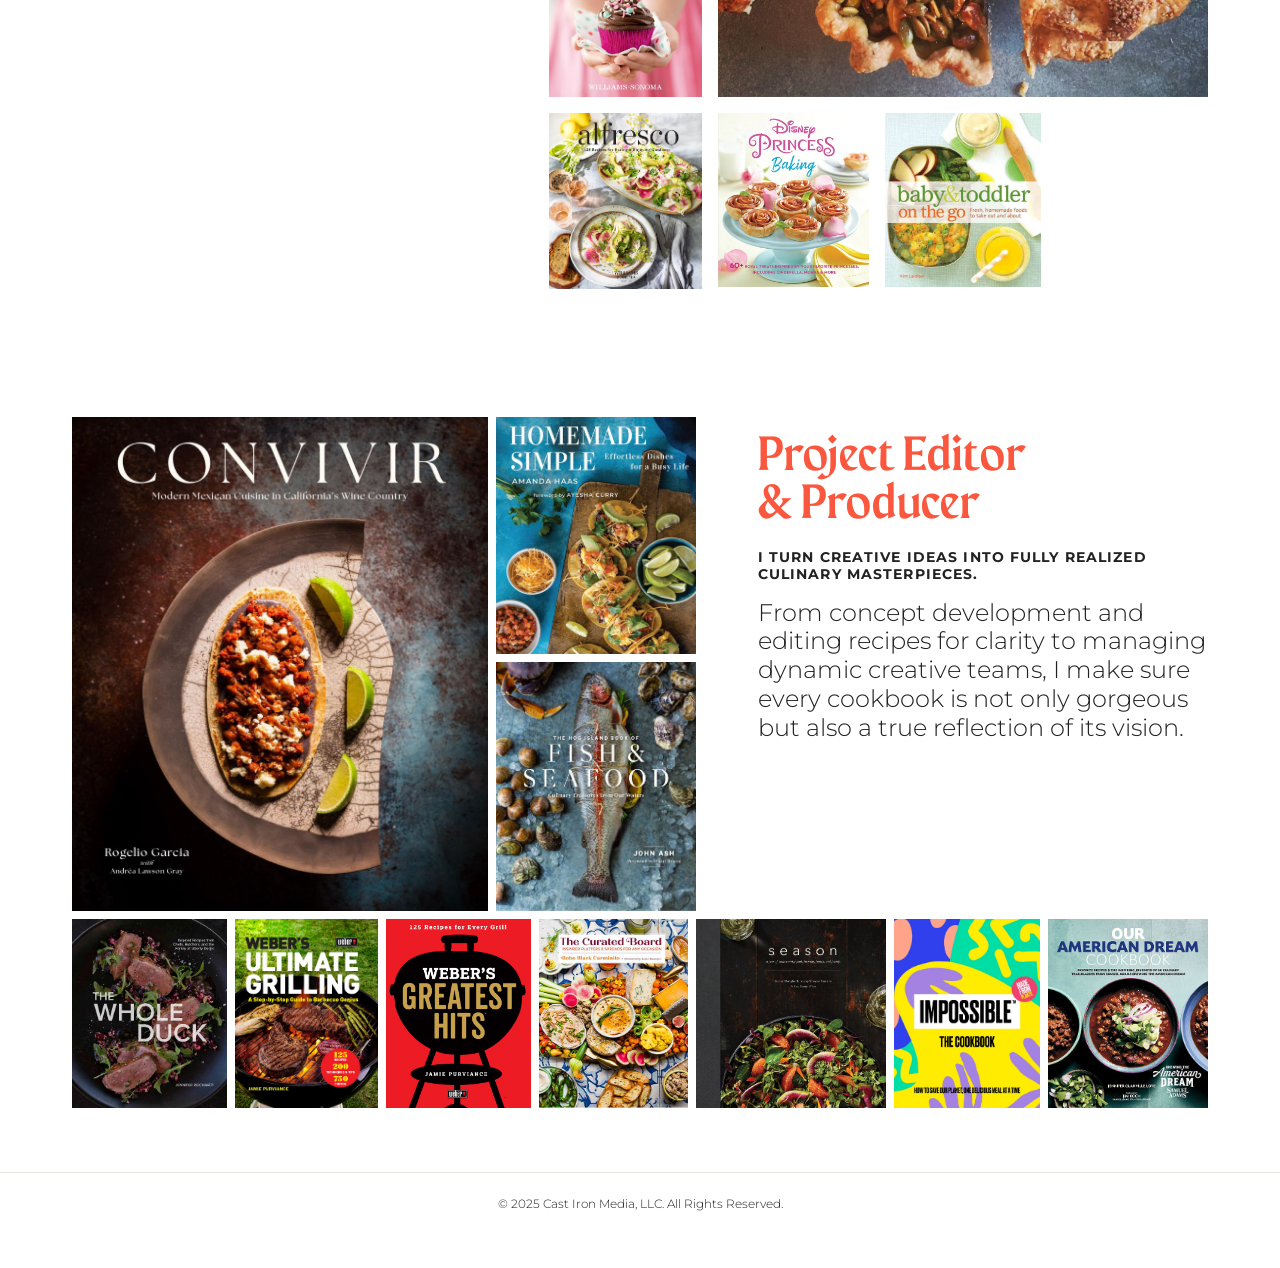
==== commit c55290df: "Add and style the project editor section" ====
--- a/index.html
+++ b/index.html
@@ -29,6 +29,7 @@
             <li><a href="#hero">Home</a></li>
             <li><a href="#author">Author</a></li>
             <li><a href="#recipe">Recipe Developer</a></li>
+            <li><a href="#project">Project Editor</a></li>
             <li><a href="#work-with-me">Work With Me</a></li>
           </ul>
         </nav>
@@ -147,6 +148,42 @@
           <p class="recipe-subhead">I bring recipes to life, from concept to perfection.</p>
           <p>Whether developing and testing dishes for brands like Disney, Netflix, Williams Sonoma, Samuel Adams, Paramount, American Girl, and Impossible Foods, or collaborating with top chefs, bloggers, and cookbook authors, I craft recipes that are as reliable as they are flavorful.</p>
         </div>
+      </section>
+
+      </section>
+
+      <!-- PROJECT EDITOR -->
+      <section id="project" class="section project-section">
+        <div class="project-media">
+          <div class="project-top">
+            <div class="project-convivir">
+              <img src="wp-content/themes/castirontheme/assets/images/6-project/Convivir.jpg" alt="Convivir cookbook cover">
+            </div>
+            <div class="project-stack">
+              <div class="project-stack-img">
+                <img src="wp-content/themes/castirontheme/assets/images/6-project/HomemadeSimple.jpg" alt="Homemade Simple cookbook cover">
+              </div>
+              <div class="project-stack-img">
+                <img src="wp-content/themes/castirontheme/assets/images/6-project/hog-island-fish-and-seafood.jpg" alt="Hog Island Fish and Seafood cookbook cover">
+              </div>
+            </div>
+          </div>
+        </div>
+        <div class="project-bottom-row">
+          <div class="book-thumb"><img src="wp-content/themes/castirontheme/assets/images/6-project/TheWholeDuck_FrontCover_Jan25.jpg" alt="The Whole Duck cookbook cover"></div>
+          <div class="book-thumb"><img src="wp-content/themes/castirontheme/assets/images/6-project/WEBER-Ultimate-Grillingr.jpg" alt="Weber's Ultimate Grilling cookbook cover"></div>
+          <div class="book-thumb"><img src="wp-content/themes/castirontheme/assets/images/6-project/Weber-greatest-hits.jpg" alt="Weber's Greatest Hits cookbook cover"></div>
+          <div class="book-thumb"><img src="wp-content/themes/castirontheme/assets/images/6-project/Curated-Board.jpg" alt="The Curated Board cookbook cover"></div>
+          <div class="book-thumb"><img src="wp-content/themes/castirontheme/assets/images/6-project/SEASON.jpg" alt="Season cookbook cover"></div>
+          <div class="book-thumb"><img src="wp-content/themes/castirontheme/assets/images/6-project/ImpossibleCover.jpg" alt="Impossible: The Cookbook cover"></div>
+          <div class="book-thumb"><img src="wp-content/themes/castirontheme/assets/images/6-project/our-american-dream-cookbook.jpg" alt="Our American Dream Cookbook cover"></div>
+        </div>
+        <div class="project-text">
+          <h2>Project Editor &amp; Producer</h2>
+          <p class="project-subhead">I turn creative ideas into fully realized culinary masterpieces.</p>
+          <p>From concept development and editing recipes for clarity to managing dynamic creative teams, I make sure every cookbook is not only gorgeous but also a true reflection of its vision.</p>
+        </div>
+      </section>
       </section>
 
     </main>
--- a/wp-content/themes/castirontheme/assets/css/style.css
+++ b/wp-content/themes/castirontheme/assets/css/style.css
@@ -755,11 +755,9 @@
     display: flex;
     gap: 1rem;
   }
-  .recipe-bottom-books .book-thumb:nth-of-type(1) { 
+  .recipe-bottom-books .book-thumb:nth-of-type(1) { /* alfresco */
     flex: 0 0 calc(33.3% - 0.667em); 
-  } /* alfresco        */
-
-
+  } 
 }
 
 /* Desktop: text left | left-col books | right-col (pies + 3 books) */
@@ -775,8 +773,127 @@
   }
   .recipe-media {
     flex: 0 0 58%;
-    /* flex-direction: row;
-    align-items: flex-start; */
-    /* gap: 0.625rem; */
-  }
-}
+  }
+}
+
+/* ============================
+   PROJECT EDITOR SECTION
+   ============================ */
+.project-section {
+  display: flex;
+  flex-direction: column;
+  gap: 0.5rem;
+}
+.project-text h2 {
+  margin-bottom: 1.25rem;
+}
+.project-subhead {
+  font-weight: 700;
+  text-transform: uppercase;
+  letter-spacing: 0.08em;
+  font-size: 0.875rem;
+  margin-bottom: 1rem;
+}
+.project-text p:last-child {
+  margin-bottom: 0;
+}
+
+/* Top: Convivir + right stack */
+.project-media {
+  display: flex;
+  flex-direction: column;
+  gap: 0.5rem;
+}
+.project-top {
+  display: flex;
+  gap: 0.5rem;
+  align-items: flex-start;
+}
+.project-convivir {
+  flex: 0 0 calc(67.6% - 0.25rem);
+  min-width: 0;
+}
+.project-convivir img {
+  width: 100%;
+  display: block;
+}
+.project-stack {
+  flex: 0 0 calc(32.74% - 0.25rem);
+  min-width: 0;
+  display: flex;
+  flex-direction: column;
+  gap: 0.5rem;
+}
+.project-stack-img img {
+  width: 100%;
+  display: block;
+}
+
+/* Bottom row: 7 books, uniform height via object-fit cover */
+.project-bottom-row {
+  display: flex;
+  gap: 0.5rem;
+  align-items: stretch;
+}
+.project-bottom-row .book-thumb {
+  min-width: 0;
+  overflow: hidden;
+}
+.project-bottom-row .book-thumb img {
+  width: 100%;
+  height: 100%;
+  display: block;
+  object-fit: cover;
+}
+/* Proportional widths — 6 gaps of 0.5rem, deduction per item = 3rem/7 = 0.4286rem */
+.project-bottom-row .book-thumb:nth-of-type(1) { flex: 0 0 calc(14.27% - 0.4286rem); } /* Whole Duck           922×1115  */
+.project-bottom-row .book-thumb:nth-of-type(2) { flex: 0 0 calc(13.14% - 0.4286rem); } /* Weber Ultimate       685×900   */
+.project-bottom-row .book-thumb:nth-of-type(3) { flex: 0 0 calc(13.37% - 0.4286rem); } /* Weber Greatest Hits  1983×2560 */
+.project-bottom-row .book-thumb:nth-of-type(4) { flex: 0 0 calc(13.79% - 0.4286rem); } /* Curated Board        404×505   */
+.project-bottom-row .book-thumb:nth-of-type(5) { flex: 0 0 calc(17.28% - 0.4286rem); } /* Season               1002×1001 */
+.project-bottom-row .book-thumb:nth-of-type(6) { flex: 0 0 calc(13.48% - 0.4286rem); } /* Impossible           781×1000  */
+.project-bottom-row .book-thumb:nth-of-type(7) { flex: 0 0 calc(14.67% - 0.4286rem); } /* Our American Dream   425×500   */
+
+/* Mobile: bottom row wraps into proportional rows of 4 + 3 */
+@media (max-width: 56.25em) {
+  .project-bottom-row {
+    flex-wrap: wrap;
+  }
+  .project-bottom-row .book-thumb img {
+    height: auto;
+    object-fit: unset;
+  }
+  /* Row 1: Whole Duck, Weber Ult, Weber GH, Curated Board */
+  .project-bottom-row .book-thumb:nth-of-type(1) { flex: 0 0 calc(26.15% - 0.375rem) !important; }
+  .project-bottom-row .book-thumb:nth-of-type(2) { flex: 0 0 calc(24.07% - 0.375rem) !important; }
+  .project-bottom-row .book-thumb:nth-of-type(3) { flex: 0 0 calc(24.48% - 0.375rem) !important; }
+  .project-bottom-row .book-thumb:nth-of-type(4) { flex: 0 0 calc(25.30% - 0.375rem) !important; }
+  /* Row 2: Season, Impossible, Our American Dream */
+  .project-bottom-row .book-thumb:nth-of-type(5) { flex: 0 0 calc(38.04% - 0.333rem) !important; }
+  .project-bottom-row .book-thumb:nth-of-type(6) { flex: 0 0 calc(29.67% - 0.333rem) !important; }
+  .project-bottom-row .book-thumb:nth-of-type(7) { flex: 0 0 calc(32.29% - 0.333rem) !important; }
+}
+
+/* Desktop: CSS Grid — media + text in row 1, bottom row spans full width in row 2 */
+@media only screen and (min-width: 56.25em) {
+  .project-section {
+    display: grid;
+    grid-template-columns: 58fr 42fr;
+    grid-template-rows: auto auto;
+    column-gap: 4rem;
+    row-gap: 0.5rem;
+  }
+  .project-media {
+    grid-column: 1;
+    grid-row: 1;
+  }
+  .project-text {
+    grid-column: 2;
+    grid-row: 1;
+    padding-top: 1rem;
+  }
+  .project-bottom-row {
+    grid-column: 1 / -1;
+    grid-row: 2;
+  }
+}
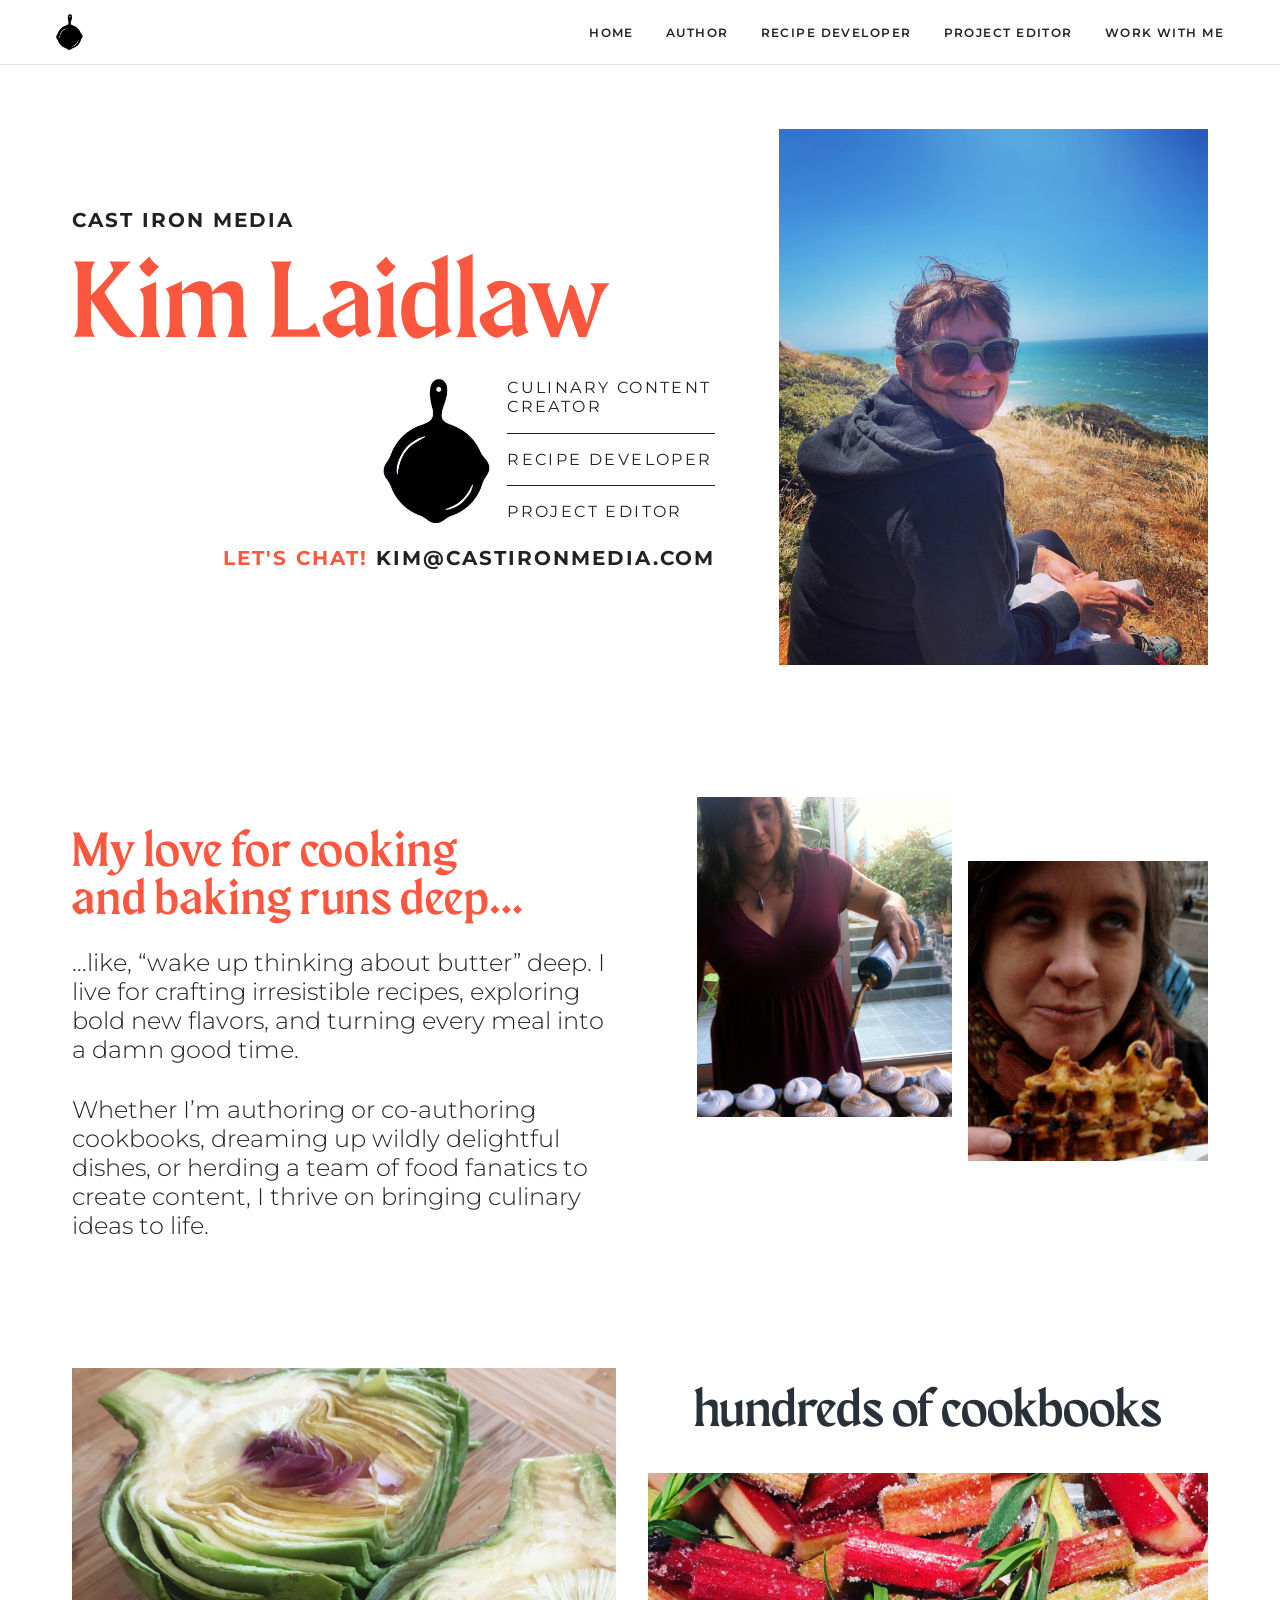
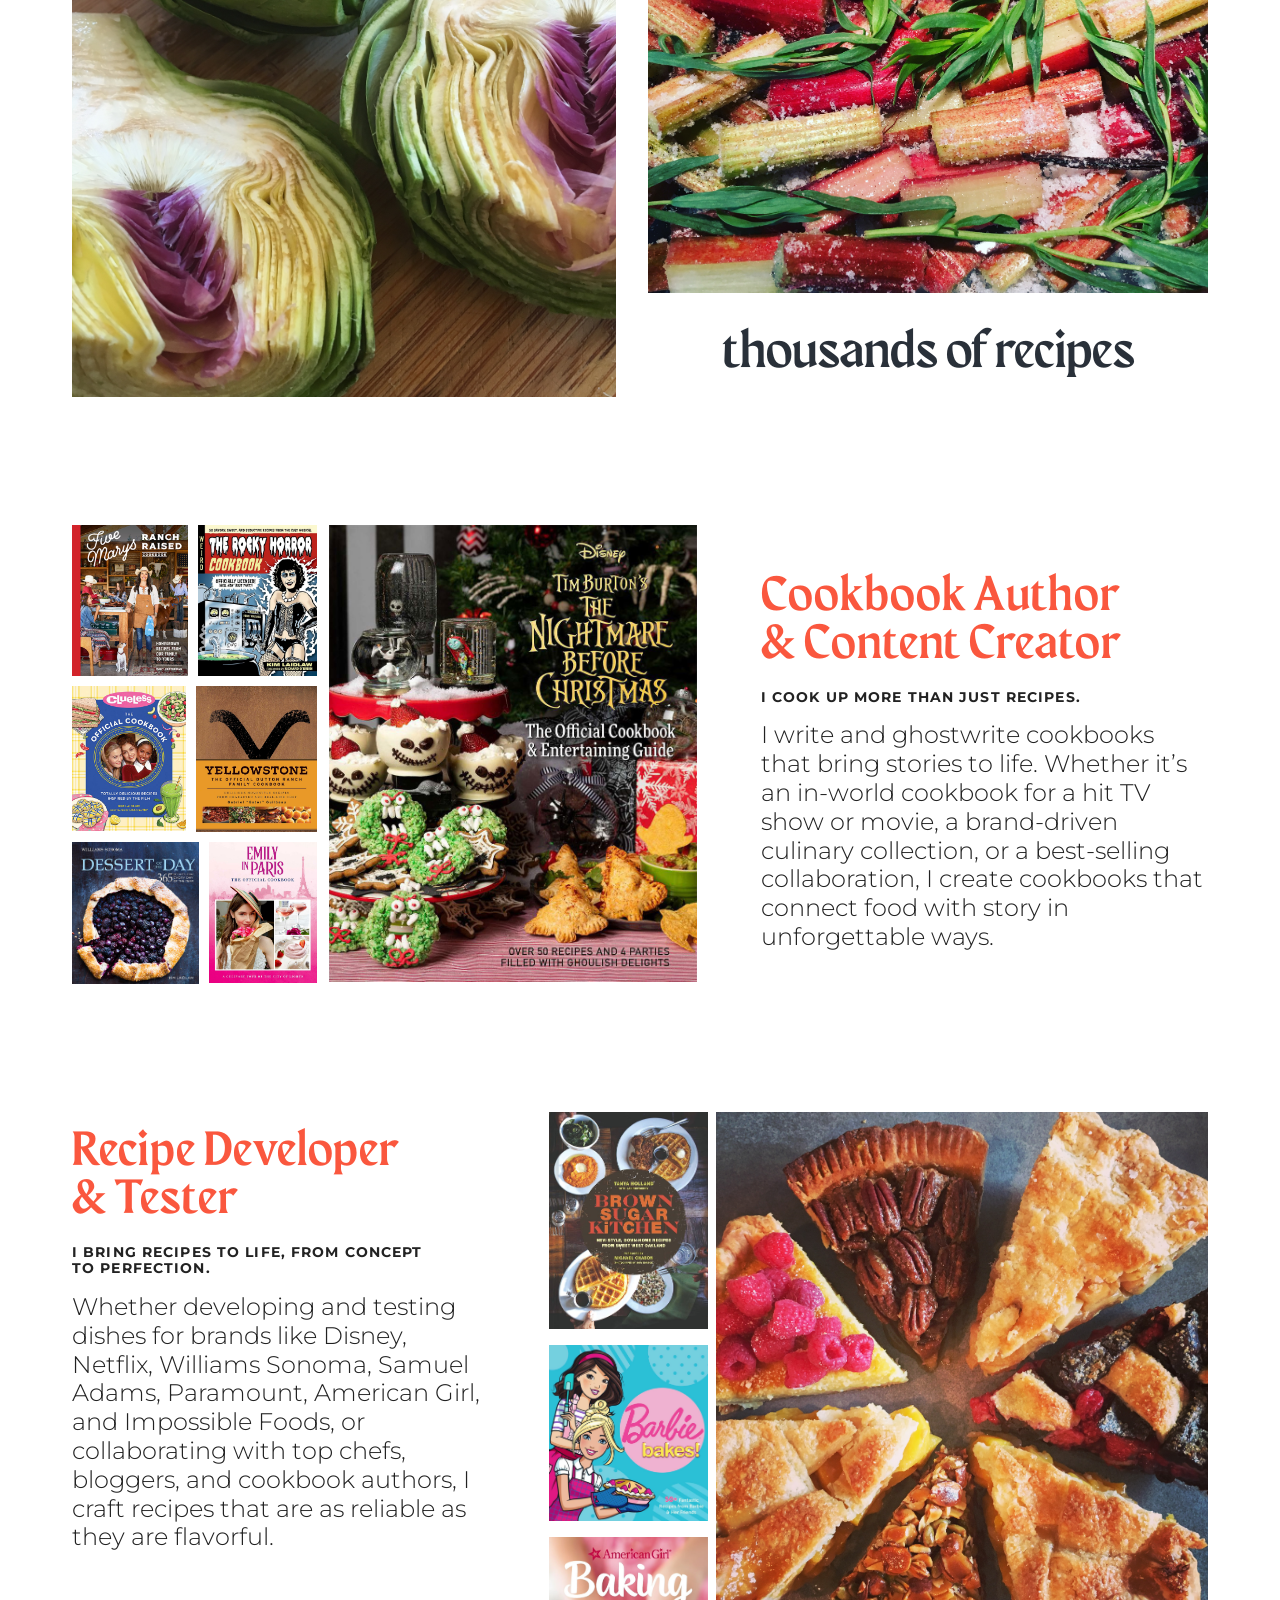
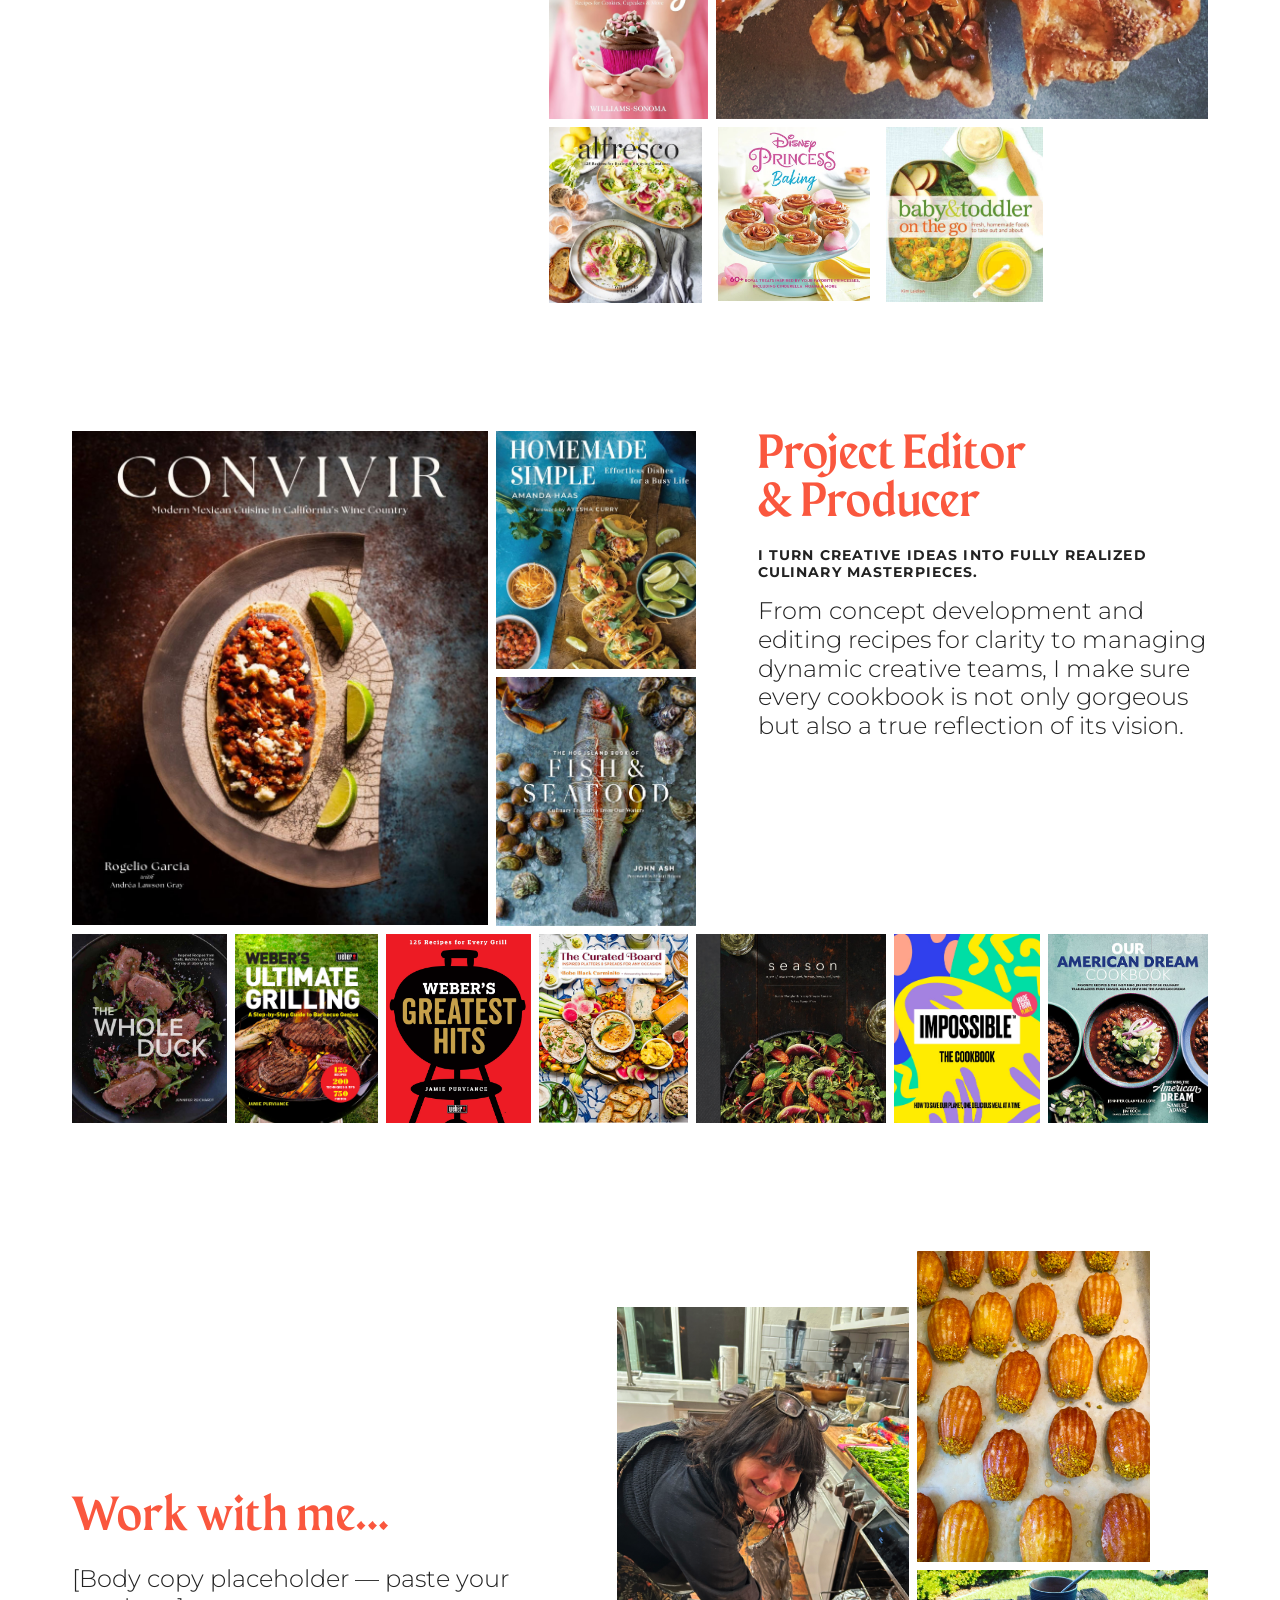
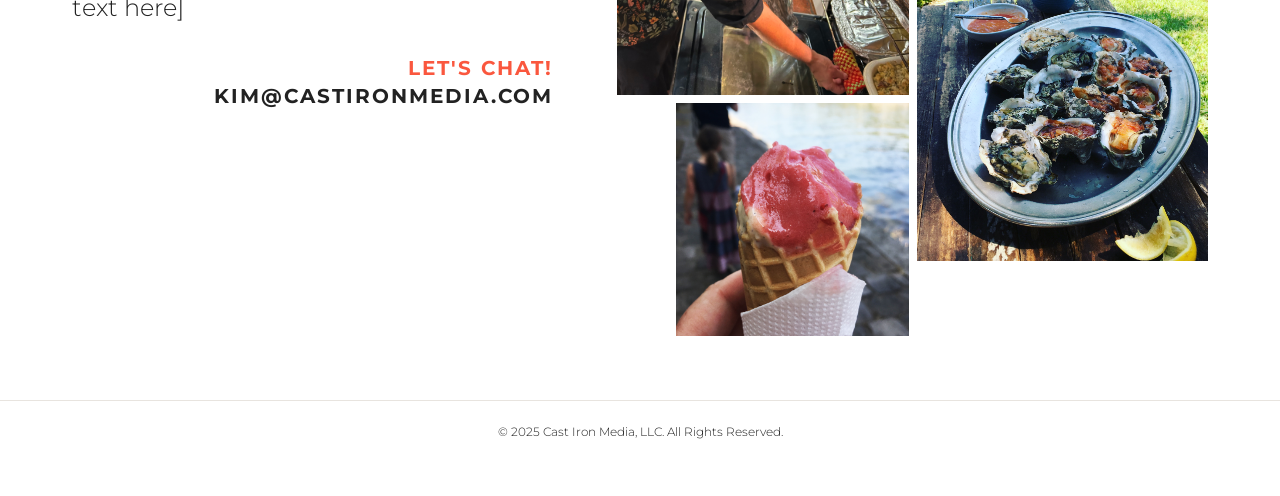
==== commit fb0b6425: "Add work with me section" ====
--- a/index.html
+++ b/index.html
@@ -184,6 +184,28 @@
           <p>From concept development and editing recipes for clarity to managing dynamic creative teams, I make sure every cookbook is not only gorgeous but also a true reflection of its vision.</p>
         </div>
       </section>
+
+      <!-- WORK WITH ME -->
+      <section id="work-with-me" class="section work-section">
+        <div class="work-photos">
+          <div class="work-col work-col--left">
+            <div class="work-photo"><img src="wp-content/themes/castirontheme/assets/images/7-work/work-kim-oven.jpg" alt="Kim pulling food from the oven"></div>
+            <div class="work-photo"><img src="wp-content/themes/castirontheme/assets/images/7-work/work-gelato.JPG" alt="Gelato being scooped at a market"></div>
+          </div>
+          <div class="work-col work-col--right">
+            <div class="work-photo"><img src="wp-content/themes/castirontheme/assets/images/7-work/work-madeleines.jpg" alt="Freshly baked madeleines on a tray"></div>
+            <div class="work-photo"><img src="wp-content/themes/castirontheme/assets/images/7-work/work-oysters.JPG" alt="Fresh oysters on ice"></div>
+          </div>
+        </div>
+        <div class="work-text">
+          <h2>Work with me&hellip;</h2>
+          <p>[Body copy placeholder &mdash; paste your text here]</p>
+          <div class="email-row">
+            <p class="head-three">
+              Let's chat! <a href="mailto:kim@castironmedia.com">kim@castironmedia.com</a>
+            </p>
+          </div>
+        </div>
       </section>
 
     </main>
--- a/wp-content/themes/castirontheme/assets/css/style.css
+++ b/wp-content/themes/castirontheme/assets/css/style.css
@@ -584,7 +584,7 @@
 .author-books-grid {
   display: flex;
   flex-wrap: wrap;
-  gap: 1em;
+  gap: 0.5em;
 }
 .book-thumb {
   overflow: hidden;
@@ -596,12 +596,12 @@
 }
 /* Proportional widths: flex-basis = each cover's aspect ratio share within its row,
    minus 0.667em per item to account for the 2 gaps (2em / 3 items) per row */
-.author-books-grid .book-thumb:nth-of-type(1) { flex: 0 0 calc(32.84% - 0.667em); } /* Five Mary's     368×480  */
-.author-books-grid .book-thumb:nth-of-type(2) { flex: 0 0 calc(33.58% - 0.667em); } /* Rocky Horror    784×1000 */
-.author-books-grid .book-thumb:nth-of-type(3) { flex: 0 0 calc(33.58% - 0.667em); } /* Clueless        392×500  */
-.author-books-grid .book-thumb:nth-of-type(4) { flex: 0 0 calc(33.34% - 0.667em); } /* Yellowstone     830×1000 */
-.author-books-grid .book-thumb:nth-of-type(5) { flex: 0 0 calc(36.03% - 0.667em); } /* Dessert of Day  643×717  */
-.author-books-grid .book-thumb:nth-of-type(6) { flex: 0 0 calc(30.63% - 0.667em); } /* Emily in Paris  1525×2000 */
+.author-books-grid .book-thumb:nth-of-type(1) { flex: 0 0 calc(32.84% - 0.333em); } /* Five Mary's     368×480  */
+.author-books-grid .book-thumb:nth-of-type(2) { flex: 0 0 calc(33.58% - 0.333em); } /* Rocky Horror    784×1000 */
+.author-books-grid .book-thumb:nth-of-type(3) { flex: 0 0 calc(33.58% - 0.333em); } /* Clueless        392×500  */
+.author-books-grid .book-thumb:nth-of-type(4) { flex: 0 0 calc(33.34% - 0.333em); } /* Yellowstone     830×1000 */
+.author-books-grid .book-thumb:nth-of-type(5) { flex: 0 0 calc(36.03% - 0.333em); } /* Dessert of Day  643×717  */
+.author-books-grid .book-thumb:nth-of-type(6) { flex: 0 0 calc(30.63% - 0.333em); } /* Emily in Paris  1525×2000 */
 
 /* Author text */
 .author-subhead {
@@ -692,7 +692,7 @@
 .recipe-media {
   display: flex;
   flex-direction: column;
-  gap: 1rem;
+  gap: 0.5rem;
 }
 .recipe-featured {
   min-width: 0;
@@ -793,6 +793,9 @@
   letter-spacing: 0.08em;
   font-size: 0.875rem;
   margin-bottom: 1rem;
+}
+.project-text {
+  margin-top: 2.5rem;
 }
 .project-text p:last-child {
   margin-bottom: 0;
@@ -890,10 +893,79 @@
   .project-text {
     grid-column: 2;
     grid-row: 1;
-    padding-top: 1rem;
+    margin-top: 0;
   }
   .project-bottom-row {
     grid-column: 1 / -1;
     grid-row: 2;
   }
 }
+
+/* ============================
+   WORK WITH ME SECTION
+   ============================ */
+.work-section {
+  display: flex;
+  flex-direction: column;
+  gap: 3rem;
+}
+.work-text h2 {
+  margin-bottom: 1.5rem;
+}
+.work-text p:last-child {
+  margin-bottom: 0;
+}
+.work-email a {
+  color: var(--highlight);
+  text-decoration: none;
+}
+.work-email a:hover {
+  text-decoration: underline;
+}
+
+/* 2-column staggered photo grid */
+.work-photos {
+  display: flex;
+  gap: 0.5rem;
+  align-items: flex-start;
+}
+.work-col {
+  flex: 1;
+  display: flex;
+  flex-wrap: wrap;
+  gap: 0.5rem;
+  min-width: 0;
+}
+/* Left col drops down to create offset */
+.work-col--left {
+  padding-top: 3.5rem;
+  justify-content: flex-end;
+}
+.work-photo {
+  min-width: 0;
+  overflow: hidden;
+}
+.work-photo img {
+  width: 100%;
+  display: block;
+}
+.work-col ,.work-col--left .work-photo:nth-of-type(2),
+.work-col ,.work-col--right .work-photo:nth-of-type(1) {
+  flex: 0 1 80%;
+}
+
+/* Desktop: text left, photos right */
+@media only screen and (min-width: 56.25em) {
+  .work-section {
+    flex-direction: row-reverse;
+    align-items: center;
+    gap: 4rem;
+  }
+  .work-text {
+    flex: 1;
+    padding-top: 1rem;
+  }
+  .work-photos {
+    flex: 0 0 52%;
+  }
+}
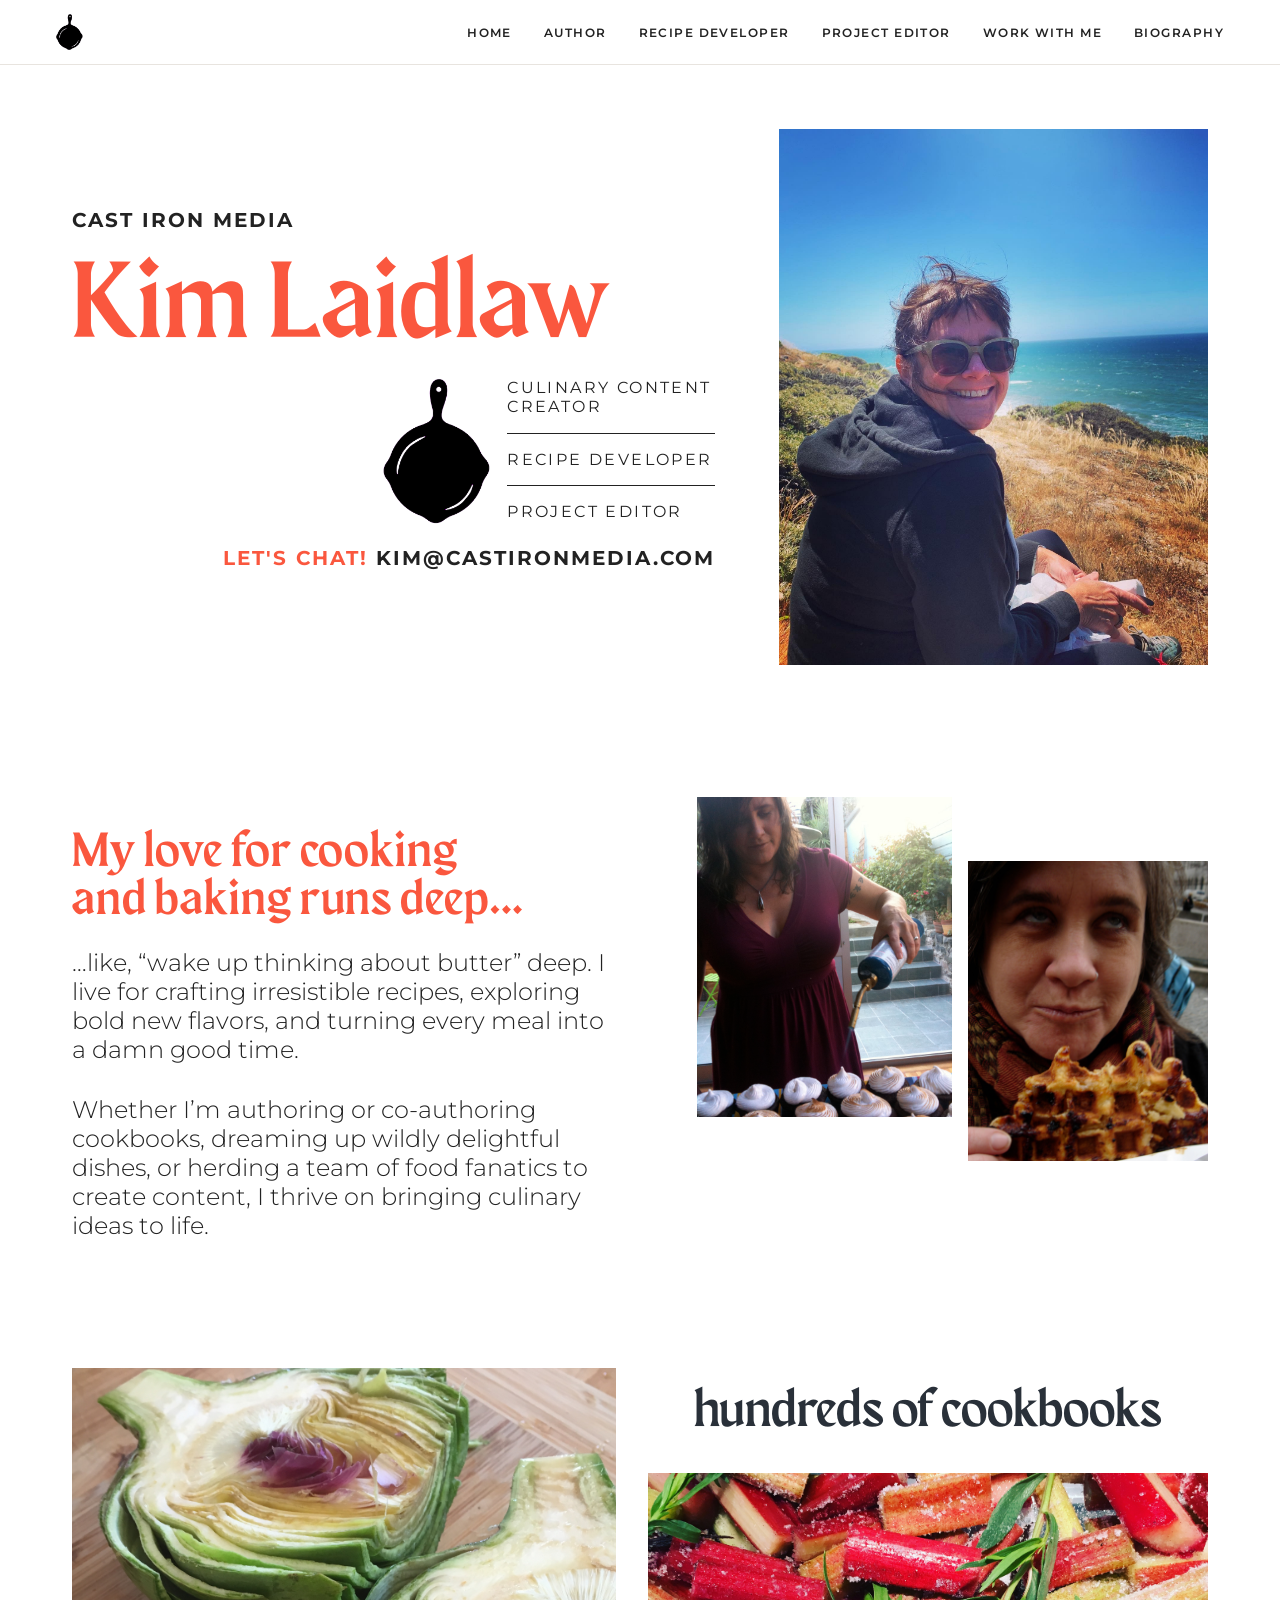
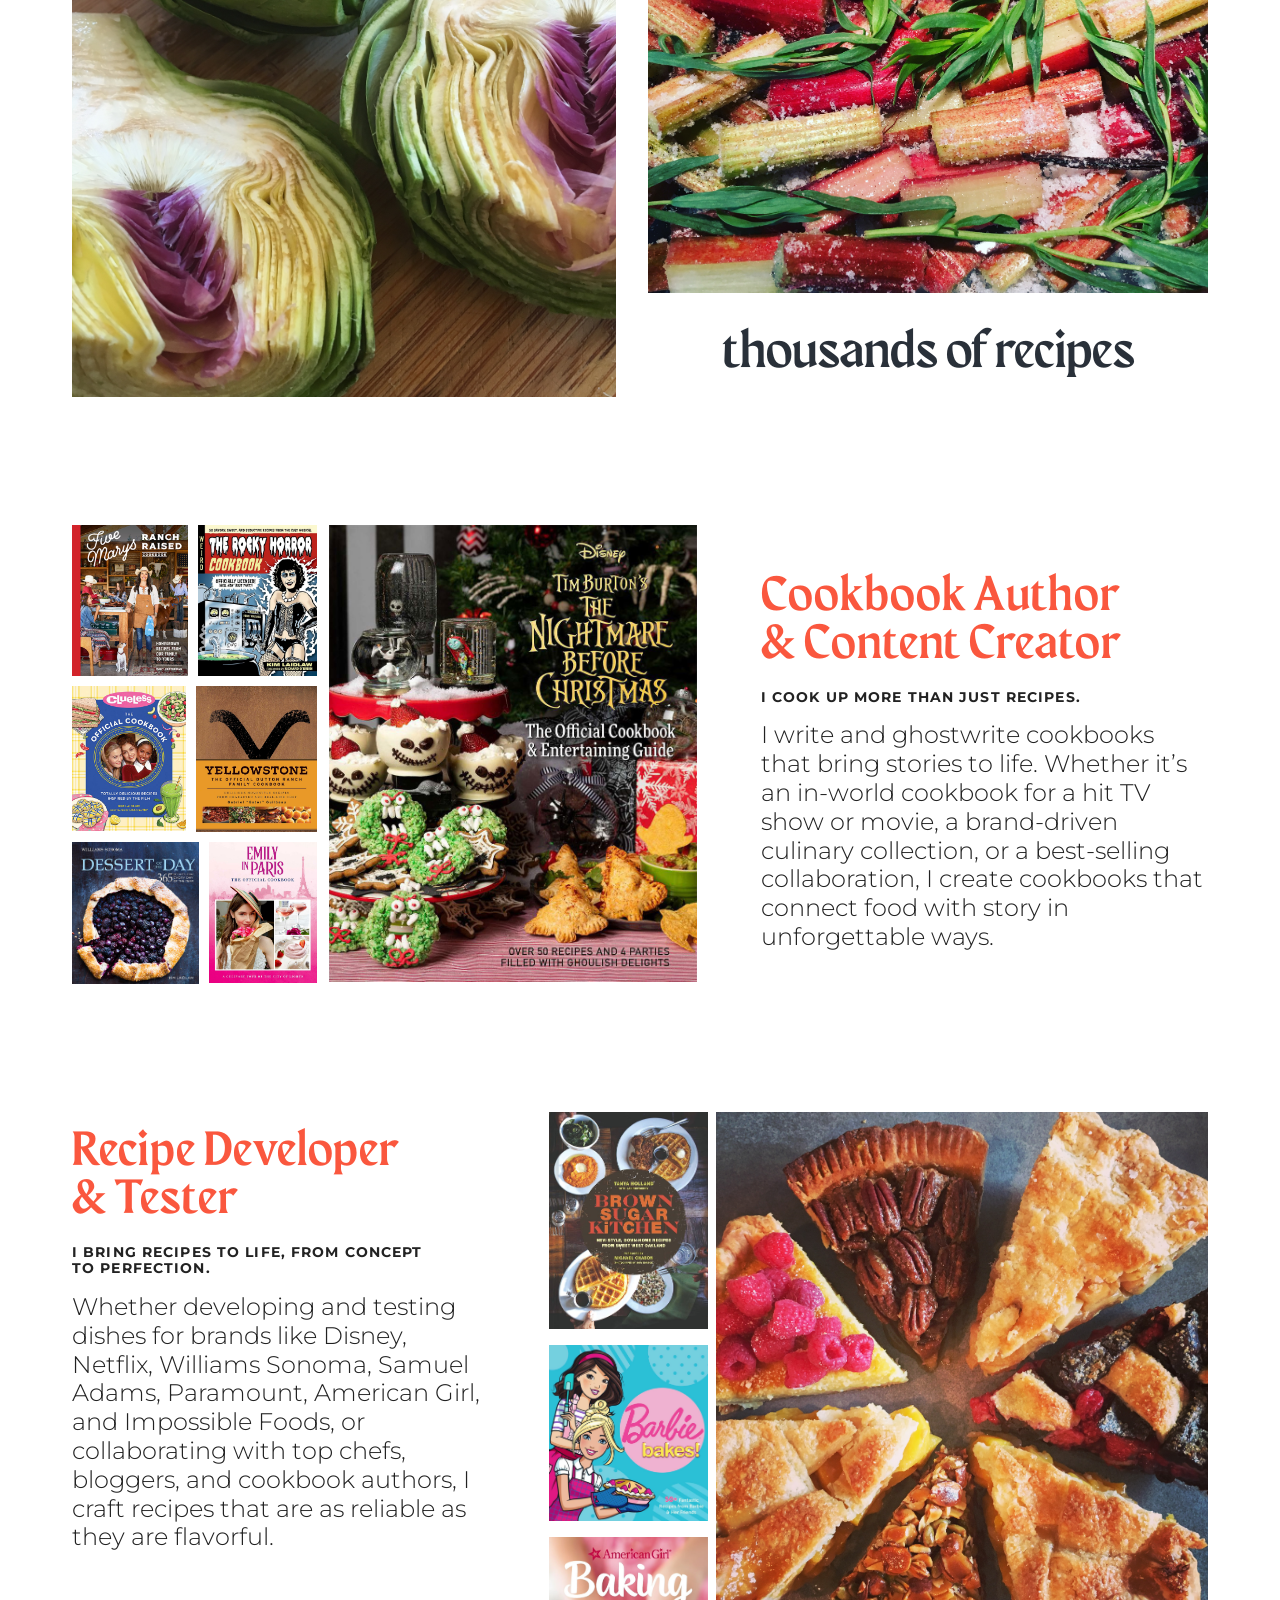
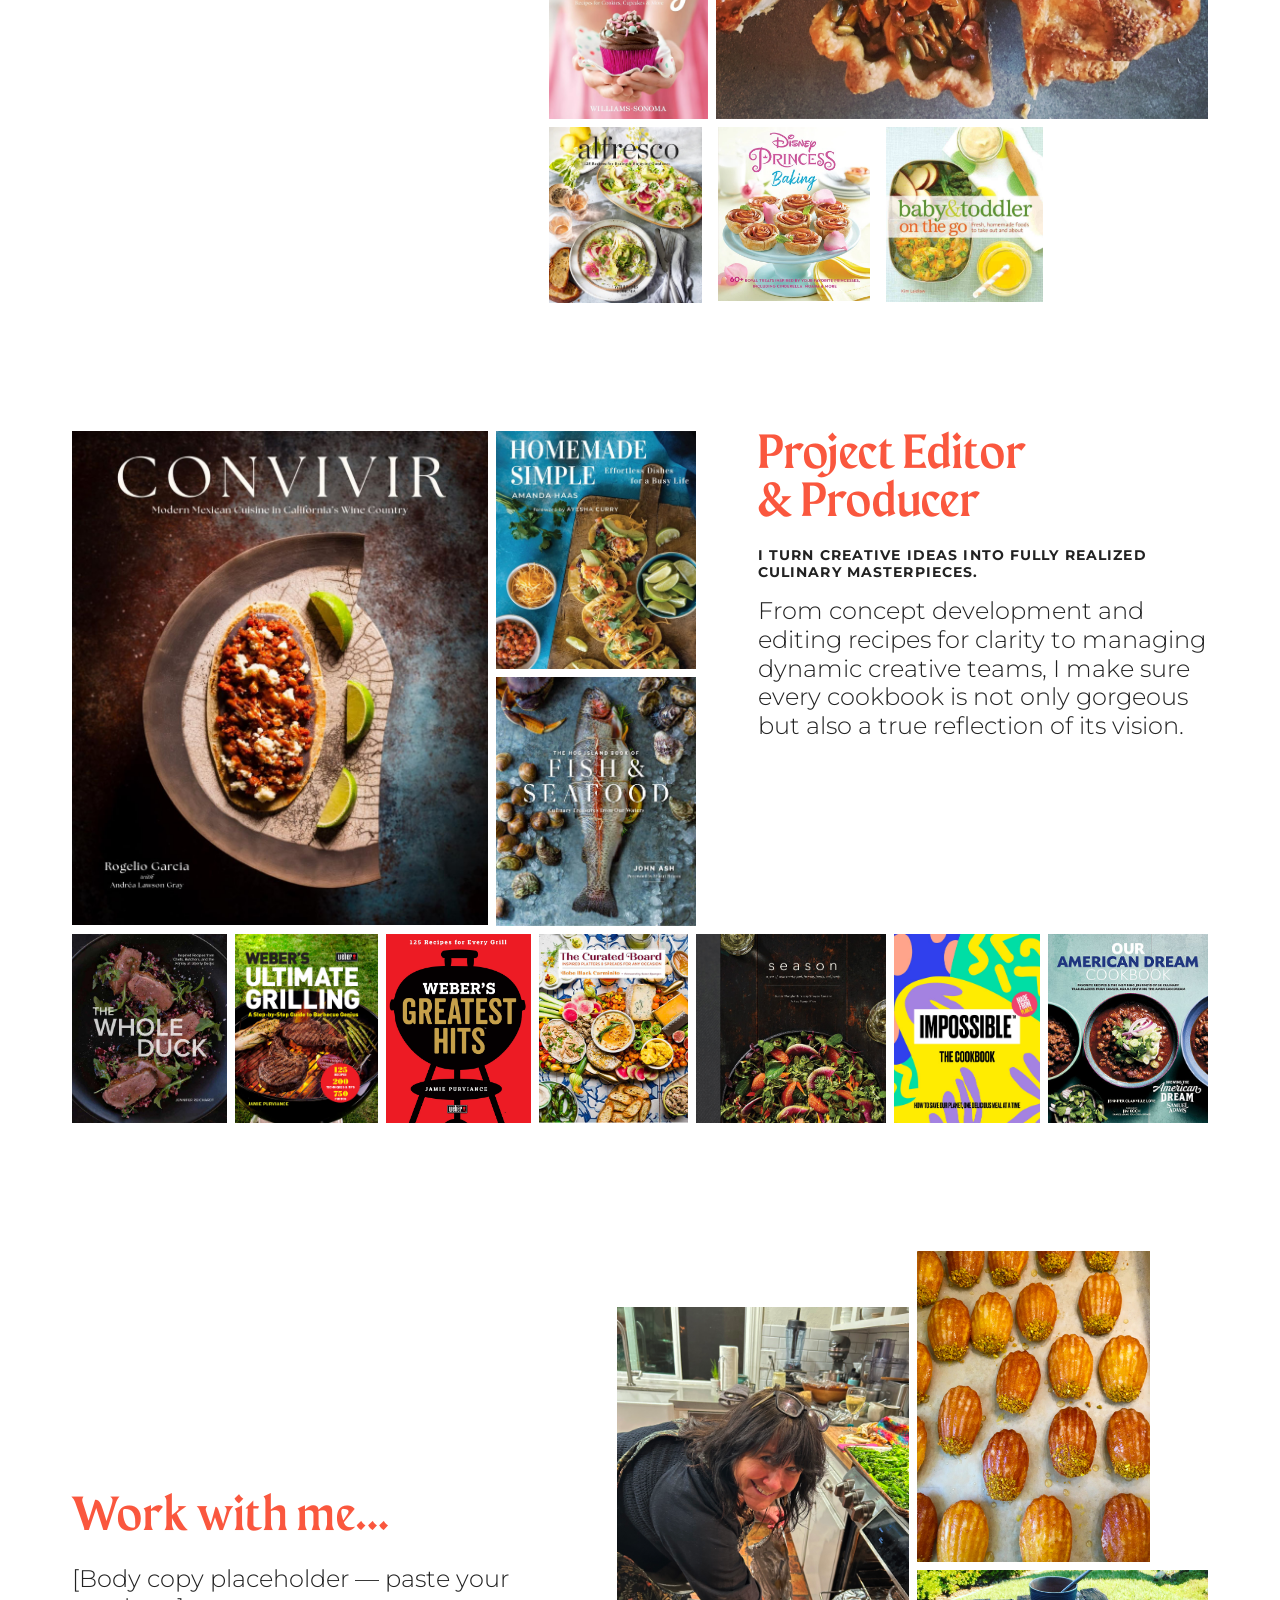
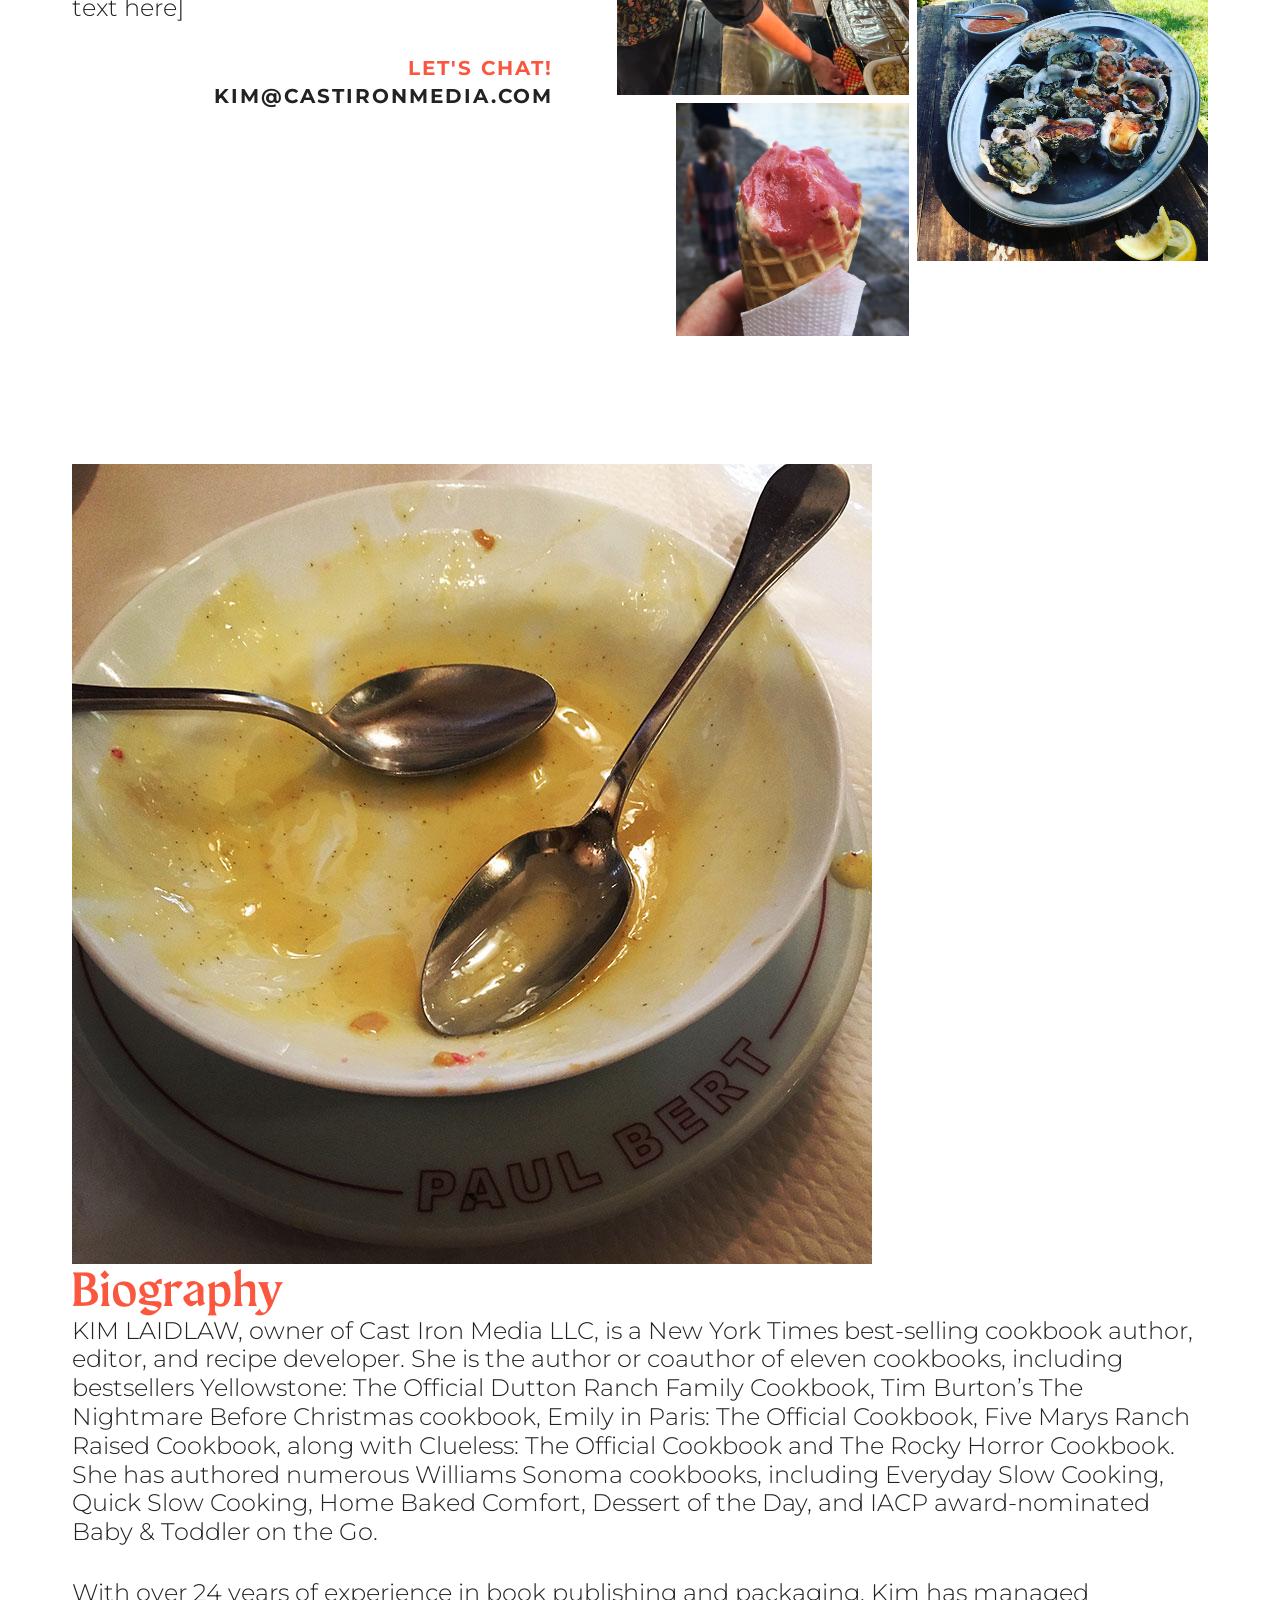
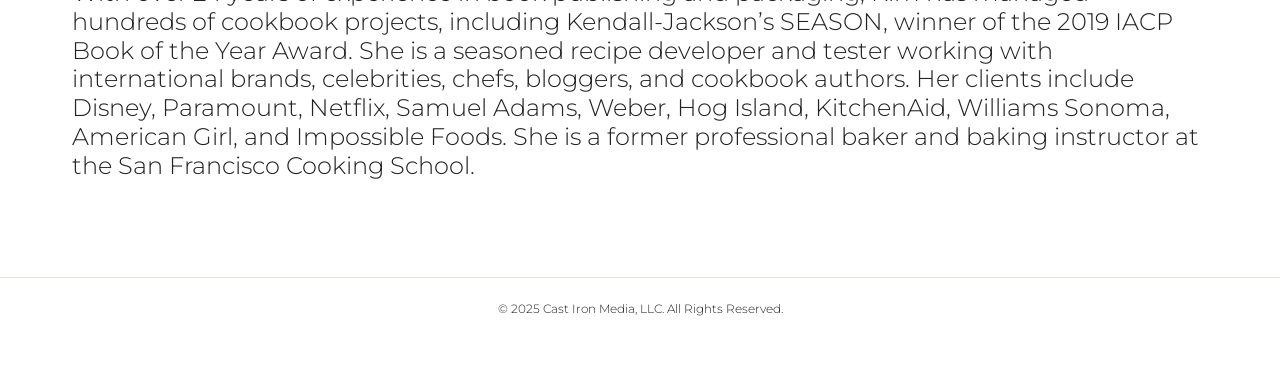
==== commit 4680ba12: "Add bio section" ====
--- a/index.html
+++ b/index.html
@@ -31,6 +31,7 @@
             <li><a href="#recipe">Recipe Developer</a></li>
             <li><a href="#project">Project Editor</a></li>
             <li><a href="#work-with-me">Work With Me</a></li>
+            <li><a href="#bio">Biography</a></li>
           </ul>
         </nav>
         <button class="nav-toggle" id="nav-toggle" aria-controls="main-nav" aria-expanded="false" aria-label="Open navigation menu">
@@ -205,6 +206,18 @@
               Let's chat! <a href="mailto:kim@castironmedia.com">kim@castironmedia.com</a>
             </p>
           </div>
+        </div>
+      </section>
+
+      <!-- BIO -->
+      <section id="bio" class="section bio-section">
+        <div class="bio-media">
+          <img src="wp-content/themes/castirontheme/assets/images/8-bio/bio-bowl.JPG" alt="Soup bowl with spoons at Paul Bert restaurant">
+        </div>
+        <div class="bio-text">
+          <h2>Biography</h2>
+          <p><strong>KIM LAIDLAW,</strong> owner of <strong>Cast Iron Media LLC,</strong> is a New York Times best-selling cookbook author, editor, and recipe developer. She is the author or coauthor of eleven cookbooks, including bestsellers <strong>Yellowstone: The Official Dutton Ranch Family Cookbook, Tim Burton&rsquo;s The Nightmare Before Christmas cookbook, Emily in Paris: The Official Cookbook, Five Marys Ranch Raised Cookbook,</strong> along with <strong>Clueless: The Official Cookbook</strong> and <strong>The Rocky Horror Cookbook.</strong> She has authored numerous Williams Sonoma cookbooks, including <strong>Everyday Slow Cooking, Quick Slow Cooking, Home Baked Comfort, Dessert of the Day,</strong> and IACP award-nominated <strong>Baby &amp; Toddler on the Go.</strong></p>
+          <p>With over 24 years of experience in book publishing and packaging, Kim has managed hundreds of cookbook projects, including Kendall-Jackson&rsquo;s <strong>SEASON,</strong> winner of the 2019 IACP Book of the Year Award. She is a seasoned recipe developer and tester working with international brands, celebrities, chefs, bloggers, and cookbook authors. Her clients include Disney, Paramount, Netflix, Samuel Adams, Weber, Hog Island, KitchenAid, Williams Sonoma, American Girl, and Impossible Foods. She is a former professional baker and baking instructor at the San Francisco Cooking School.</p>
         </div>
       </section>
 
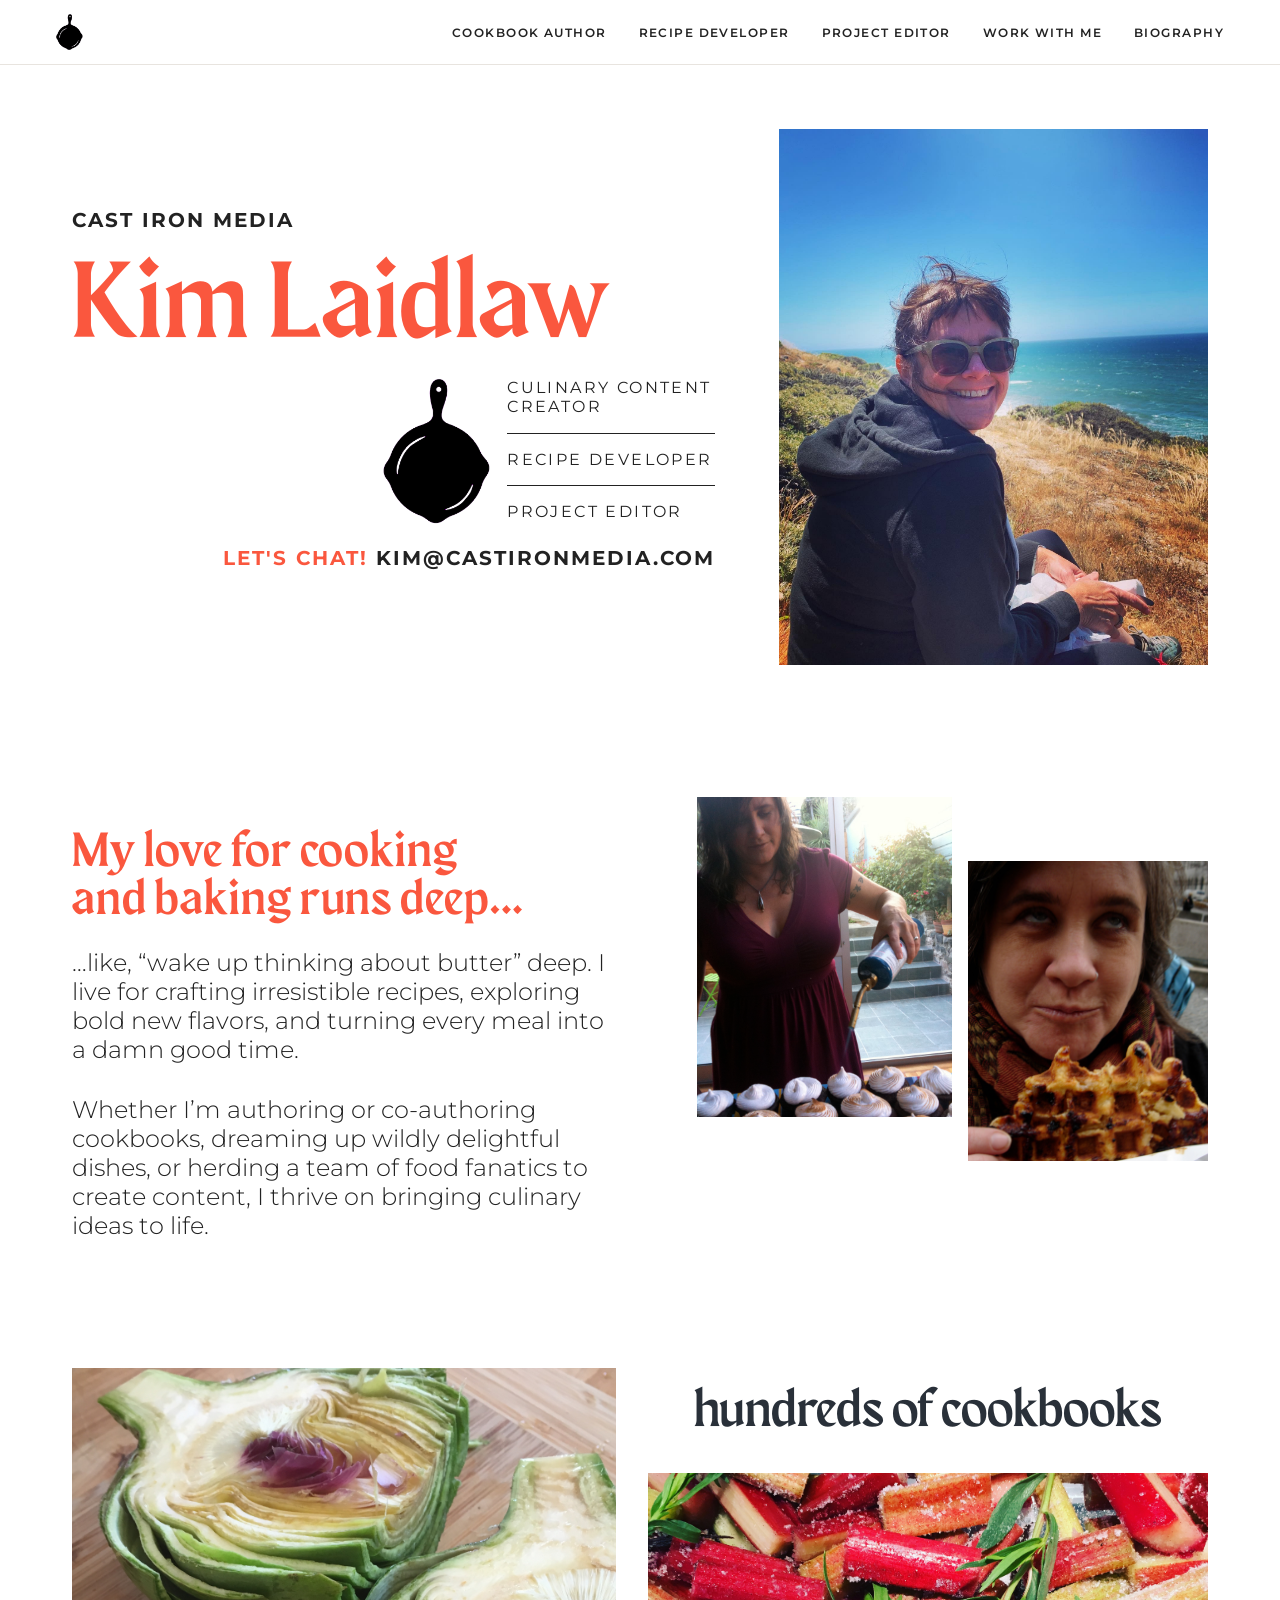
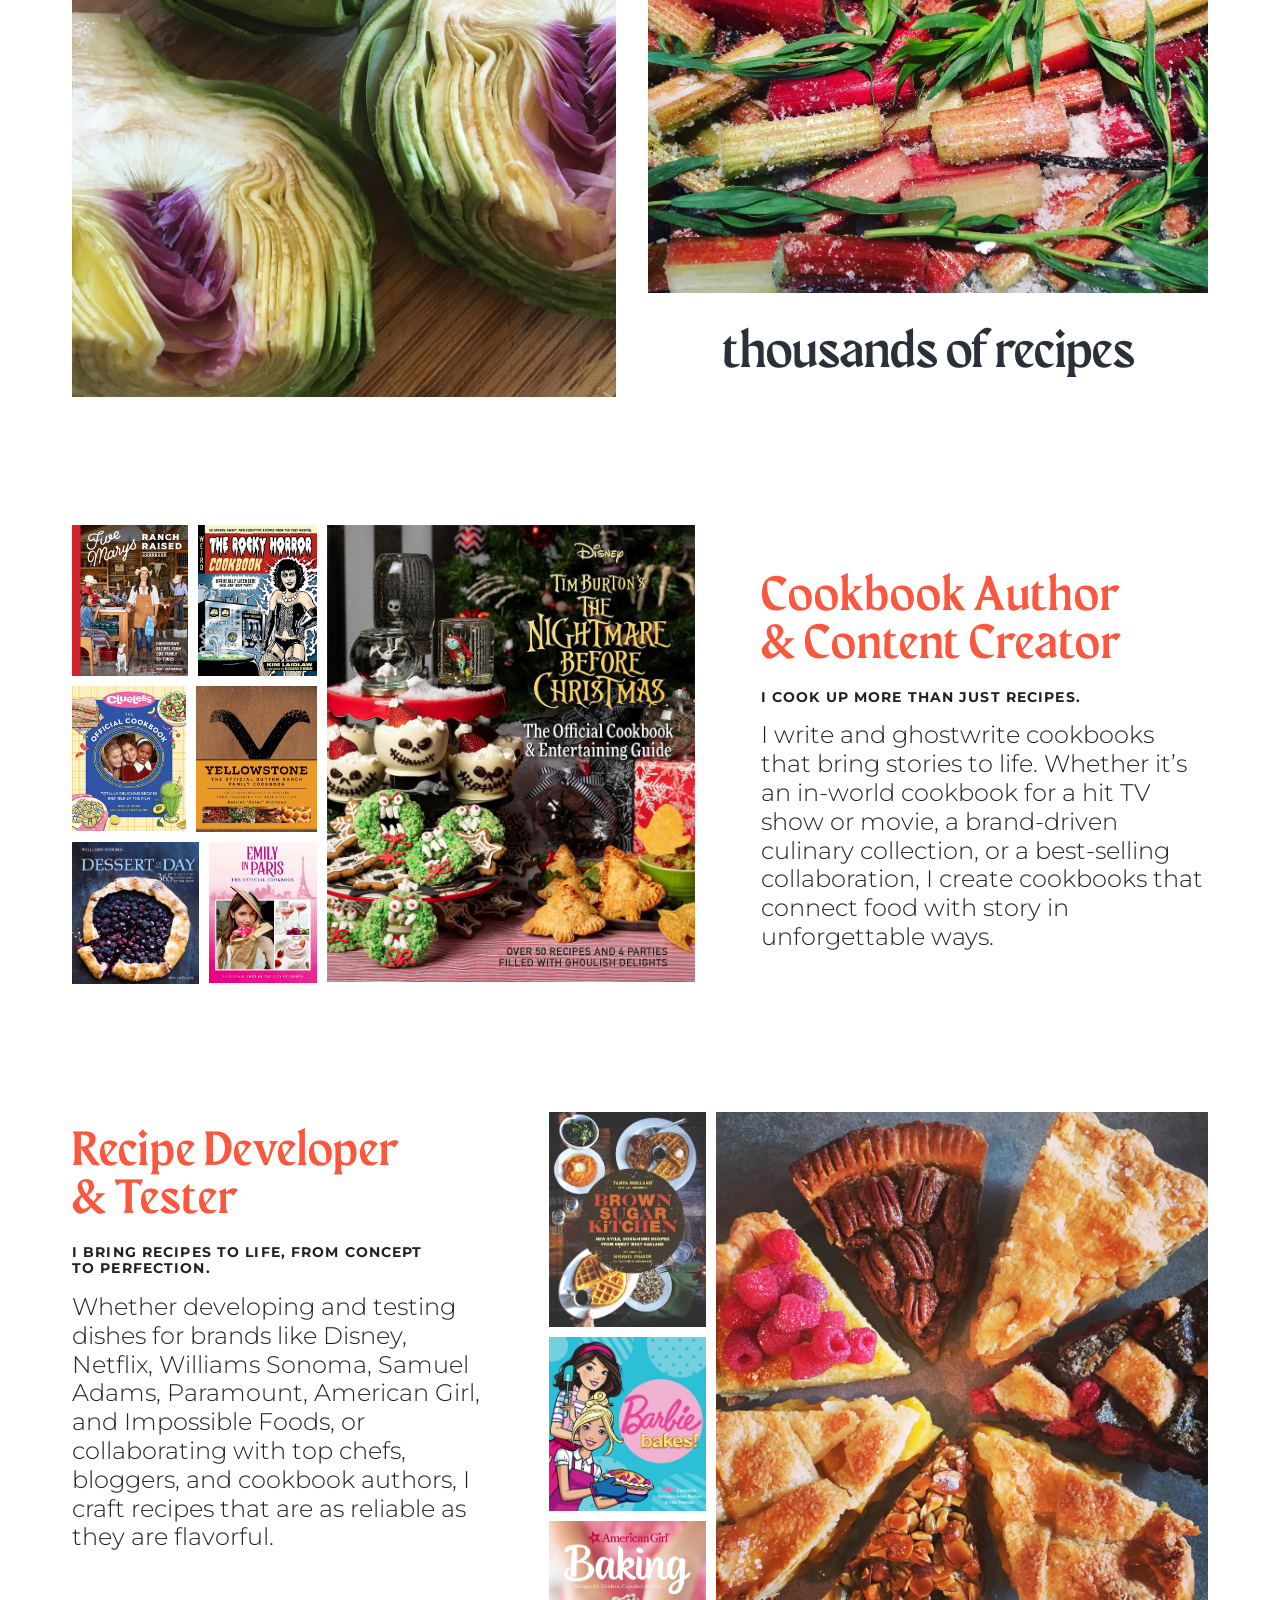
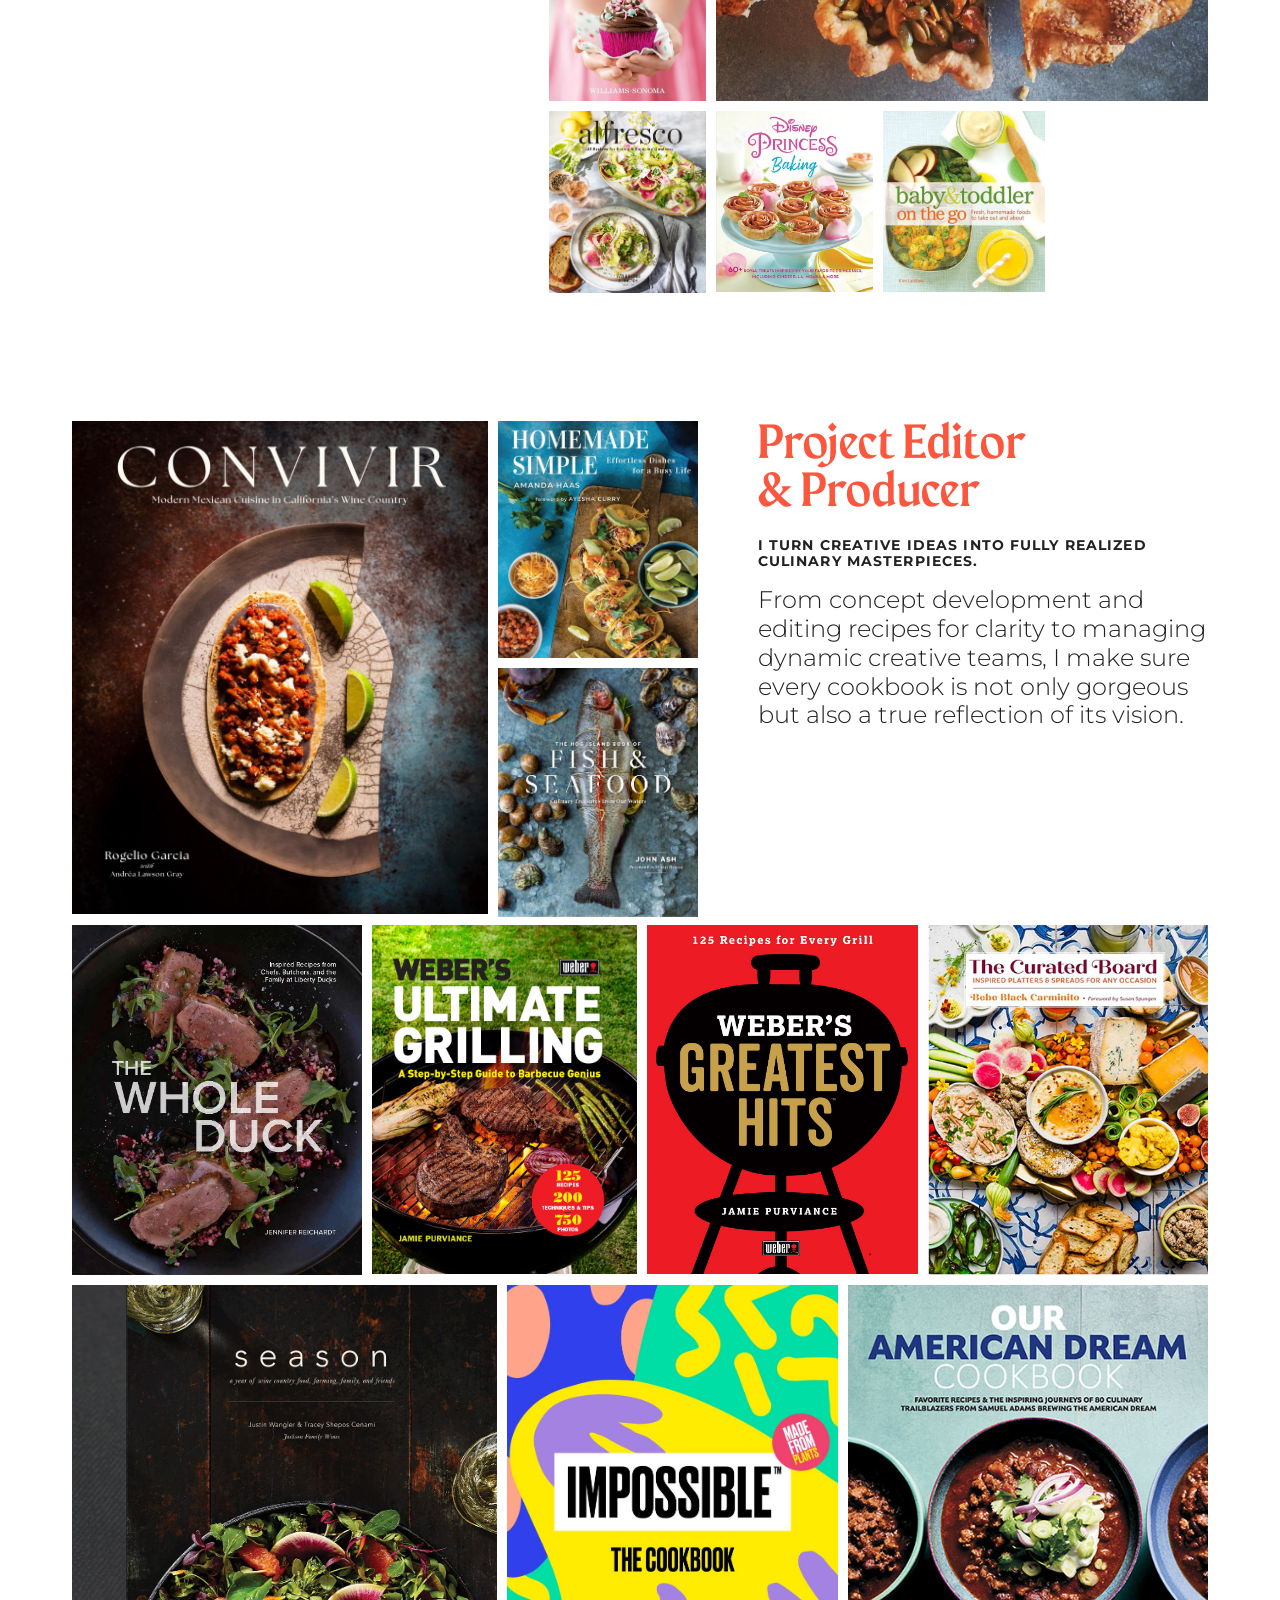
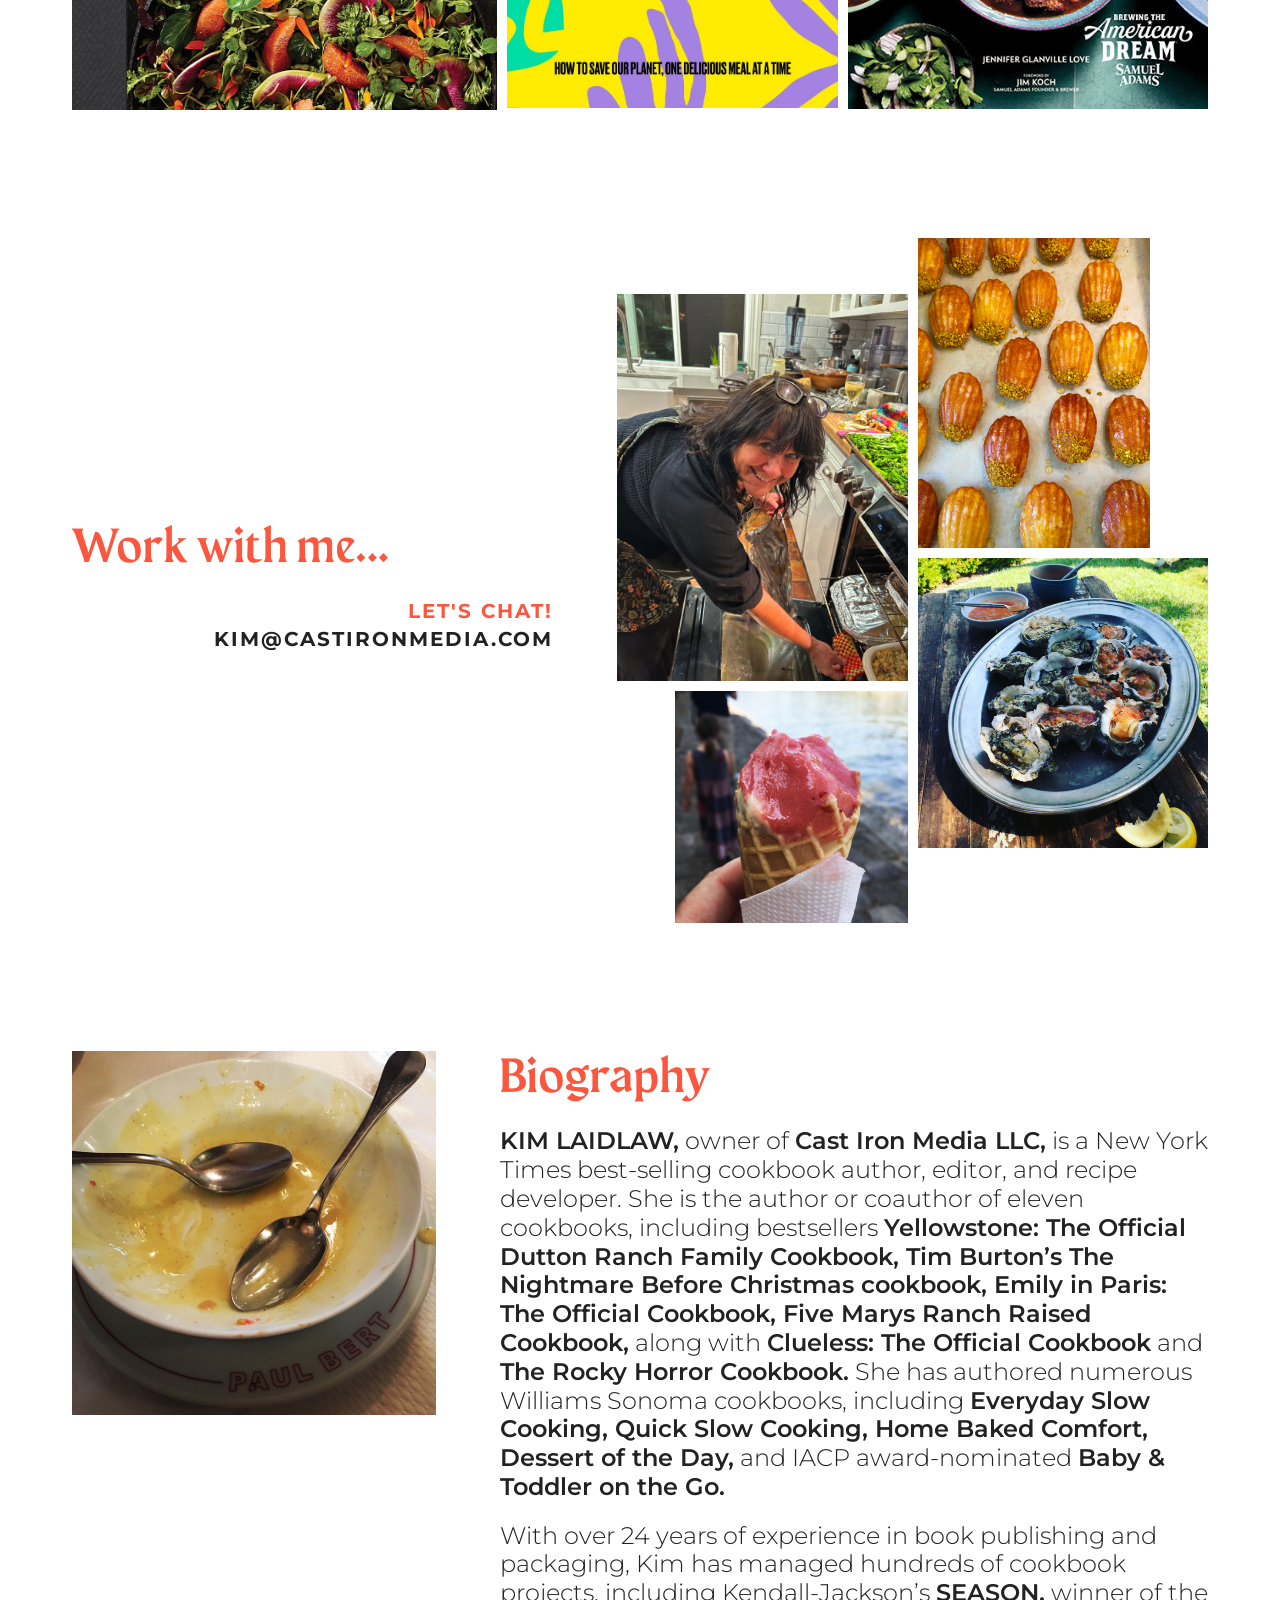
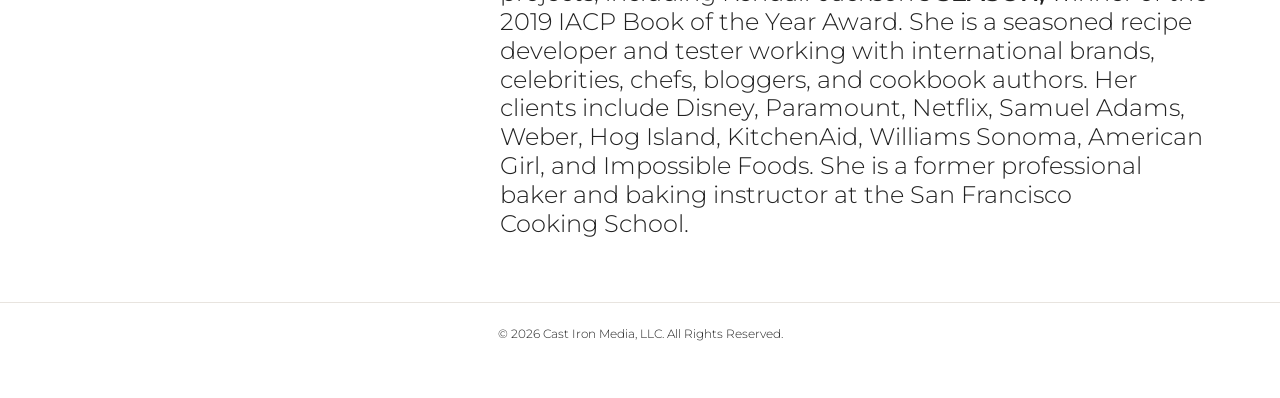
==== commit cad6f7d9: "Fix nav wording and copyright line date" ====
--- a/index.html
+++ b/index.html
@@ -26,12 +26,11 @@
         </a>
         <nav class="nav" id="main-nav" aria-label="Main navigation">
           <ul class="nav-list">
-            <li><a href="#hero">Home</a></li>
-            <li><a href="#author">Author</a></li>
+            <li><a href="#author">Cookbook Author</a></li>
             <li><a href="#recipe">Recipe Developer</a></li>
             <li><a href="#project">Project Editor</a></li>
             <li><a href="#work-with-me">Work With Me</a></li>
-            <li><a href="#bio">Biography</a></li>
+            <li><a href="#biography">Biography</a></li>
           </ul>
         </nav>
         <button class="nav-toggle" id="nav-toggle" aria-controls="main-nav" aria-expanded="false" aria-label="Open navigation menu">
@@ -200,7 +199,7 @@
         </div>
         <div class="work-text">
           <h2>Work with me&hellip;</h2>
-          <p>[Body copy placeholder &mdash; paste your text here]</p>
+          <!-- <p>[Body copy placeholder &mdash; paste your text here]</p> -->
           <div class="email-row">
             <p class="head-three">
               Let's chat! <a href="mailto:kim@castironmedia.com">kim@castironmedia.com</a>
@@ -210,7 +209,7 @@
       </section>
 
       <!-- BIO -->
-      <section id="bio" class="section bio-section">
+      <section id="biography" class="section bio-section">
         <div class="bio-media">
           <img src="wp-content/themes/castirontheme/assets/images/8-bio/bio-bowl.JPG" alt="Soup bowl with spoons at Paul Bert restaurant">
         </div>
@@ -225,7 +224,7 @@
 
     <footer id="footer" class="footer">
       <div class="footer-content">
-        <p class="footer-copyright">&copy; 2025 Cast Iron Media, LLC. All&nbsp;Rights&nbsp;Reserved.</p>
+        <p class="footer-copyright">&copy; 2026 Cast Iron Media, LLC. All&nbsp;Rights&nbsp;Reserved.</p>
       </div>
     </footer>
 
--- a/wp-content/themes/castirontheme/assets/css/style.css
+++ b/wp-content/themes/castirontheme/assets/css/style.css
@@ -242,6 +242,9 @@
   margin-bottom: 2rem;
   text-wrap: pretty;
 }
+p strong {
+  font-weight: 600;
+}
 .footer-copyright {
   font-size: .75em;
 } 
@@ -571,7 +574,7 @@
 .author-books {
   display: flex;
   flex-direction: column;
-  gap: 1rem;
+  gap: 0.5rem;
 }
 .author-book-featured {
   min-width: 0;
@@ -617,7 +620,22 @@
 .author-text p:last-child {
   margin-bottom: 0;
 }
-
+@media only screen and (min-width: 37.5em) { /* 600px */
+  .author-books {
+    gap: 0.625rem;
+  }
+  .author-books-grid {
+    gap: 0.625rem;
+  }
+  /* Proportional widths: flex-basis = each cover's aspect ratio share within its row,
+   minus 0.667em per item to account for the 2 gaps (2em / 3 items) per row */
+  .author-books-grid .book-thumb:nth-of-type(1) { flex: 0 0 calc(32.84% - 0.4167em); } /* Five Mary's     368×480  */
+  .author-books-grid .book-thumb:nth-of-type(2) { flex: 0 0 calc(33.58% - 0.4167em); } /* Rocky Horror    784×1000 */
+  .author-books-grid .book-thumb:nth-of-type(3) { flex: 0 0 calc(33.58% - 0.4167em); } /* Clueless        392×500  */
+  .author-books-grid .book-thumb:nth-of-type(4) { flex: 0 0 calc(33.34% - 0.4167em); } /* Yellowstone     830×1000 */
+  .author-books-grid .book-thumb:nth-of-type(5) { flex: 0 0 calc(36.03% - 0.4167em); } /* Dessert of Day  643×717  */
+  .author-books-grid .book-thumb:nth-of-type(6) { flex: 0 0 calc(30.63% - 0.4167em); } /* Emily in Paris  1525×2000 */
+}
 /* Desktop: small grid + featured cover side by side on left, text right */
 @media only screen and (min-width: 56.25em) { /* 900px */
   .author-section {
@@ -629,7 +647,7 @@
     flex: 0 0 55%;
     flex-direction: row;
     align-items: flex-start;
-    gap: 0.75rem;
+    gap: 0.625rem;
   }
   .author-books-grid {
     flex: 0 0 calc(40.1% - 0.375rem);
@@ -704,24 +722,24 @@
 /* Mobile: left-col books shown as a proportional row */
 .recipe-books-col {
   display: flex;
-  gap: 1em;
+  gap: 0.5rem;
 }
 /* brown-sugar 0.730, barbie-bakes 0.902, american-girl 0.873 — total 2.505 */
-.recipe-books-col .book-thumb:nth-of-type(1) { flex: 0 0 calc(29.14% - 0.667em); } /* brown-sugar    */
-.recipe-books-col .book-thumb:nth-of-type(2) { flex: 0 0 calc(36.01% - 0.667em); } /* barbie-bakes   */
-.recipe-books-col .book-thumb:nth-of-type(3) { flex: 0 0 calc(34.85% - 0.667em); } /* american-girl  */
+.recipe-books-col .book-thumb:nth-of-type(1) { flex: 0 0 calc(29.14% - 0.333em); } /* brown-sugar    */
+.recipe-books-col .book-thumb:nth-of-type(2) { flex: 0 0 calc(36.01% - 0.333em); } /* barbie-bakes   */
+.recipe-books-col .book-thumb:nth-of-type(3) { flex: 0 0 calc(34.85% - 0.333em); } /* american-girl  */
 .recipe-books-col .book-thumb img {
   width: 100%;
   display: block;
 }
 .recipe-bottom-books {
   display: flex;
-  gap: 1em;
+  gap: 0.5rem;
 }
 /* alfresco 0.866, disney-princess 0.867, baby-toddler 0.896 — total 2.629 */
-.recipe-bottom-books .book-thumb:nth-of-type(1) { flex: 0 0 calc(32.94% - 0.667em); } /* alfresco        */
-.recipe-bottom-books .book-thumb:nth-of-type(2) { flex: 0 0 calc(32.98% - 0.667em); } /* disney-princess */
-.recipe-bottom-books .book-thumb:nth-of-type(3) { flex: 0 0 calc(34.08% - 0.667em); } /* baby-toddler    */
+.recipe-bottom-books .book-thumb:nth-of-type(1) { flex: 0 0 calc(32.94% - 0.333em); } /* alfresco        */
+.recipe-bottom-books .book-thumb:nth-of-type(2) { flex: 0 0 calc(32.98% - 0.333em); } /* disney-princess */
+.recipe-bottom-books .book-thumb:nth-of-type(3) { flex: 0 0 calc(34.08% - 0.333em); } /* baby-toddler    */
 
 /* Desktop: text left | left-col books | right-col (pies + 3 books) */
 @media only screen and (min-width: 37.5em) { /* 600px */
@@ -729,13 +747,14 @@
     display: grid;
     grid-template-columns: 1fr 1fr 1fr 1fr;
     grid-template-rows: auto auto auto auto;
+    gap: .625em;
   }
   .recipe-books-col {
     grid-column: 1 / span 1;
     grid-row: 1 / span 3;
     display: flex;
     flex-wrap: wrap;
-    gap: 1rem;
+    gap: 0.625rem;
   }
   .recipe-books-col .book-thumb:nth-of-type(n) {
     flex: 1 0 100%;
@@ -753,10 +772,10 @@
     grid-column: 1 / span 3;
     grid-row: 4 / span 1;
     display: flex;
-    gap: 1rem;
+    gap: 0.625rem;
   }
   .recipe-bottom-books .book-thumb:nth-of-type(1) { /* alfresco */
-    flex: 0 0 calc(33.3% - 0.667em); 
+    flex: 0 0 calc(34% - 0.625rem); 
   } 
 }
 
@@ -857,24 +876,47 @@
 .project-bottom-row .book-thumb:nth-of-type(6) { flex: 0 0 calc(13.48% - 0.4286rem); } /* Impossible           781×1000  */
 .project-bottom-row .book-thumb:nth-of-type(7) { flex: 0 0 calc(14.67% - 0.4286rem); } /* Our American Dream   425×500   */
 
-/* Mobile: bottom row wraps into proportional rows of 4 + 3 */
-@media (max-width: 56.25em) {
+.project-bottom-row {
+  flex-wrap: wrap;
+}
+.project-bottom-row .book-thumb img {
+  height: auto;
+  object-fit: unset;
+}
+/* Row 1: Whole Duck, Weber Ult, Weber GH, Curated Board */
+.project-bottom-row .book-thumb:nth-of-type(1) { flex: 0 0 calc(26.15% - 0.375rem) !important; }
+.project-bottom-row .book-thumb:nth-of-type(2) { flex: 0 0 calc(24.07% - 0.375rem) !important; }
+.project-bottom-row .book-thumb:nth-of-type(3) { flex: 0 0 calc(24.48% - 0.375rem) !important; }
+.project-bottom-row .book-thumb:nth-of-type(4) { flex: 0 0 calc(25.30% - 0.375rem) !important; }
+/* Row 2: Season, Impossible, Our American Dream */
+.project-bottom-row .book-thumb:nth-of-type(5) { flex: 0 0 calc(38.04% - 0.333rem) !important; }
+.project-bottom-row .book-thumb:nth-of-type(6) { flex: 0 0 calc(29.67% - 0.333rem) !important; }
+.project-bottom-row .book-thumb:nth-of-type(7) { flex: 0 0 calc(32.29% - 0.333rem) !important; }
+
+@media only screen and (min-width: 37.5em) {
+  .project-media,
+  .project-top,
+  .project-stack,
   .project-bottom-row {
-    flex-wrap: wrap;
-  }
-  .project-bottom-row .book-thumb img {
-    height: auto;
-    object-fit: unset;
-  }
+    gap: 0.625rem;
+  }
+  /* Proportional widths — 6 gaps of 0.5rem, deduction per item = 3rem/7 = 0.5357rem */
+  .project-bottom-row .book-thumb:nth-of-type(1) { flex: 0 0 calc(14.27% - 0.5357rem); } /* Whole Duck           922×1115  */
+  .project-bottom-row .book-thumb:nth-of-type(2) { flex: 0 0 calc(13.14% - 0.5357rem); } /* Weber Ultimate       685×900   */
+  .project-bottom-row .book-thumb:nth-of-type(3) { flex: 0 0 calc(13.37% - 0.5357rem); } /* Weber Greatest Hits  1983×2560 */
+  .project-bottom-row .book-thumb:nth-of-type(4) { flex: 0 0 calc(13.79% - 0.5357rem); } /* Curated Board        404×505   */
+  .project-bottom-row .book-thumb:nth-of-type(5) { flex: 0 0 calc(17.28% - 0.5357rem); } /* Season               1002×1001 */
+  .project-bottom-row .book-thumb:nth-of-type(6) { flex: 0 0 calc(13.48% - 0.5357rem); } /* Impossible           781×1000  */
+  .project-bottom-row .book-thumb:nth-of-type(7) { flex: 0 0 calc(14.67% - 0.5357rem); } /* Our American Dream   425×500   */
   /* Row 1: Whole Duck, Weber Ult, Weber GH, Curated Board */
-  .project-bottom-row .book-thumb:nth-of-type(1) { flex: 0 0 calc(26.15% - 0.375rem) !important; }
-  .project-bottom-row .book-thumb:nth-of-type(2) { flex: 0 0 calc(24.07% - 0.375rem) !important; }
-  .project-bottom-row .book-thumb:nth-of-type(3) { flex: 0 0 calc(24.48% - 0.375rem) !important; }
-  .project-bottom-row .book-thumb:nth-of-type(4) { flex: 0 0 calc(25.30% - 0.375rem) !important; }
+  .project-bottom-row .book-thumb:nth-of-type(1) { flex: 0 0 calc(26.15% - 0.4688rem) !important; }
+  .project-bottom-row .book-thumb:nth-of-type(2) { flex: 0 0 calc(24.07% - 0.4688rem) !important; }
+  .project-bottom-row .book-thumb:nth-of-type(3) { flex: 0 0 calc(24.48% - 0.4688rem) !important; }
+  .project-bottom-row .book-thumb:nth-of-type(4) { flex: 0 0 calc(25.30% - 0.4688rem) !important; }
   /* Row 2: Season, Impossible, Our American Dream */
-  .project-bottom-row .book-thumb:nth-of-type(5) { flex: 0 0 calc(38.04% - 0.333rem) !important; }
-  .project-bottom-row .book-thumb:nth-of-type(6) { flex: 0 0 calc(29.67% - 0.333rem) !important; }
-  .project-bottom-row .book-thumb:nth-of-type(7) { flex: 0 0 calc(32.29% - 0.333rem) !important; }
+  .project-bottom-row .book-thumb:nth-of-type(5) { flex: 0 0 calc(38.04% - 0.4167rem) !important; }
+  .project-bottom-row .book-thumb:nth-of-type(6) { flex: 0 0 calc(29.67% - 0.4167rem) !important; }
+  .project-bottom-row .book-thumb:nth-of-type(7) { flex: 0 0 calc(32.29% - 0.4167rem) !important; }
 }
 
 /* Desktop: CSS Grid — media + text in row 1, bottom row spans full width in row 2 */
@@ -884,7 +926,7 @@
     grid-template-columns: 58fr 42fr;
     grid-template-rows: auto auto;
     column-gap: 4rem;
-    row-gap: 0.5rem;
+    /* row-gap: 0.5rem; */
   }
   .project-media {
     grid-column: 1;
@@ -953,7 +995,12 @@
 .work-col ,.work-col--right .work-photo:nth-of-type(1) {
   flex: 0 1 80%;
 }
-
+@media only screen and (min-width: 37.5em) {
+  .work-photos,
+  .work-col {
+    gap: 0.625rem;
+  }
+}
 /* Desktop: text left, photos right */
 @media only screen and (min-width: 56.25em) {
   .work-section {
@@ -969,3 +1016,48 @@
     flex: 0 0 52%;
   }
 }
+
+/* ============================
+   BIO SECTION
+   ============================ */
+.bio-section {
+  display: flex;
+  flex-direction: column;
+  gap: 2.5rem;
+}
+.bio-media {
+  min-width: 0;
+  overflow: hidden;
+}
+.bio-media img {
+  width: 100%;
+  display: block;
+}
+.bio-text h2 {
+  margin-bottom: 1.25rem;
+}
+.bio-text p {
+  margin-bottom: 1.25rem;
+}
+.bio-text p:last-child {
+  margin-bottom: 0;
+}
+
+@media only screen and (min-width: 56.25em) {
+  .bio-section {
+    flex-direction: row;
+    align-items: flex-start;
+    gap: 4rem;
+  }
+  .bio-media {
+    flex: 0 0 32%;
+  }
+  .bio-text {
+    flex: 1;
+    padding-top: 0.25rem;
+    font-size: 0.875rem;
+  }
+  .bio-text h2 {
+    margin-bottom: 1.5rem;
+  }
+}
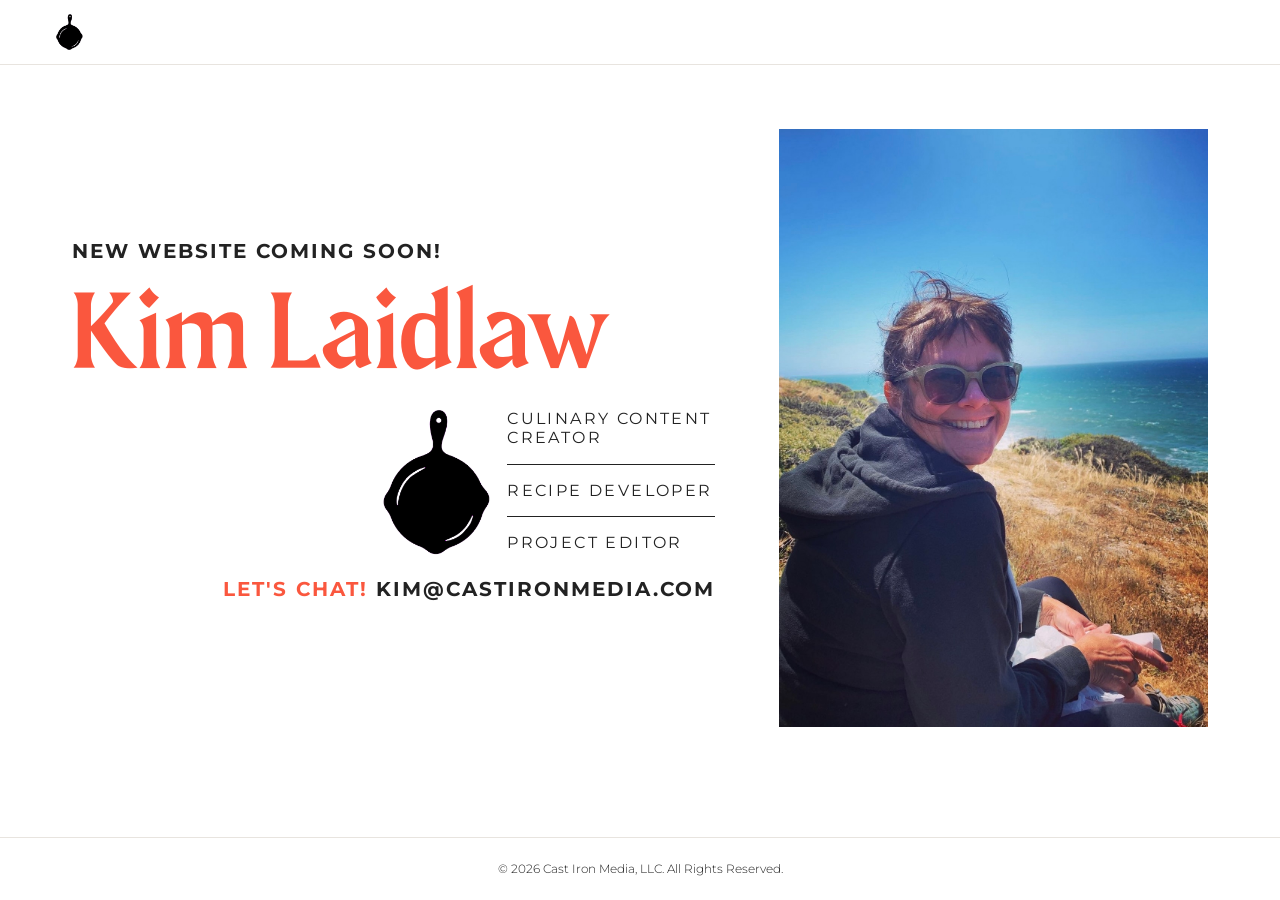
==== commit 97964d1a: "Make site multi-page and move to staging sub directory" ====
--- a/index.html
+++ b/index.html
@@ -8,12 +8,12 @@
   <link rel="preconnect" href="https://fonts.googleapis.com">
   <link rel="preconnect" href="https://fonts.gstatic.com" crossorigin>
   <link rel="stylesheet" href="https://fonts.googleapis.com/css2?family=Montserrat:ital,wght@0,100..900;1,100..900&display=swap">
-  <link rel="stylesheet" href="wp-content/themes/castirontheme/assets/css/style.css">
+  <link rel="stylesheet" href="staging/wp-content/themes/castirontheme/assets/css/style.css">
 
-  <link rel="icon" type="image/png" href="wp-content/themes/castirontheme/assets/images/favicons/favicon-96x96.png" sizes="96x96">
-  <link rel="icon" type="image/svg+xml" href="wp-content/themes/castirontheme/assets/images/favicons/favicon.svg">
-  <link rel="shortcut icon" href="wp-content/themes/castirontheme/assets/images/favicons/favicon.ico">
-  <link rel="apple-touch-icon" sizes="180x180" href="wp-content/themes/castirontheme/assets/images/favicons/apple-touch-icon.png">
+  <link rel="icon" type="image/png" href="staging/wp-content/themes/castirontheme/assets/images/favicons/favicon-96x96.png" sizes="96x96">
+  <link rel="icon" type="image/svg+xml" href="staging/wp-content/themes/castirontheme/assets/images/favicons/favicon.svg">
+  <link rel="shortcut icon" href="staging/wp-content/themes/castirontheme/assets/images/favicons/favicon.ico">
+  <link rel="apple-touch-icon" sizes="180x180" href="staging/wp-content/themes/castirontheme/assets/images/favicons/apple-touch-icon.png">
 </head>
 
 <body>
@@ -22,37 +22,21 @@
     <header class="header">
       <div class="header-content">
         <a href="#" class="header-logo" aria-label="Cast Iron Media home">
-          <img src="wp-content/themes/castirontheme/assets/images/castironlogo.png" alt="Cast Iron Media logo">
+          <img src="staging/wp-content/themes/castirontheme/assets/images/castironlogo.png" alt="Cast Iron Media logo">
         </a>
-        <nav class="nav" id="main-nav" aria-label="Main navigation">
-          <ul class="nav-list">
-            <li><a href="#author">Cookbook Author</a></li>
-            <li><a href="#recipe">Recipe Developer</a></li>
-            <li><a href="#project">Project Editor</a></li>
-            <li><a href="#work-with-me">Work With Me</a></li>
-            <li><a href="#biography">Biography</a></li>
-          </ul>
-        </nav>
-        <button class="nav-toggle" id="nav-toggle" aria-controls="main-nav" aria-expanded="false" aria-label="Open navigation menu">
-          <span class="nav-toggle-bar"></span>
-          <span class="nav-toggle-bar"></span>
-          <span class="nav-toggle-bar"></span>
-        </button>
       </div>
     </header>
 
     <main id="main">
-
-      <!-- HERO -->
       <section id="hero" class="section hero-section">
         <div class="hero-text">
           <h1>
-            <span class="prehead head-three">Cast Iron Media</span>
+            <span class="prehead head-three">New website coming soon!</span>
             Kim Laidlaw
           </h1>
           <div class="title-row">
             <div class="cast-iron-logo">
-              <img src="wp-content/themes/castirontheme/assets/images/castironlogo.png" alt="Cast Iron Media logo">
+              <img src="staging/wp-content/themes/castirontheme/assets/images/castironlogo.png" alt="Cast Iron Media logo">
             </div>
             <ul class="title-list">
               <li>Culinary content creator</li>
@@ -67,159 +51,9 @@
           </div>
         </div>
         <div class="hero-image">
-          <img src="wp-content/themes/castirontheme/assets/images/1-hero/hero-kim-laidlaw.jpg" alt="Kim Laidlaw sitting on coastal rocks, smiling over her shoulder">
+          <img src="staging/wp-content/uploads/2025/09/kim-website-hero.jpg" alt="Kim Laidlaw smiling at the camera on a sunny day by the ocean">
         </div>
       </section>
-
-      <!-- LOVE -->
-      <section id="love" class="section love-section">
-        <div class="love-text">
-          <h2>My love for cooking and baking runs deep&hellip;</h2>
-          <p>&hellip;like, &ldquo;wake up thinking about butter&rdquo; deep. I live for crafting irresistible recipes, exploring bold new flavors, and turning every meal into a damn good time.</p>
-          <p>Whether I&rsquo;m authoring or co-authoring cookbooks, dreaming up wildly delightful dishes, or herding a team of food fanatics to create content, I thrive on bringing culinary ideas to life.</p>
-        </div>
-        <div class="love-images">
-          <div class="love-image love-image--blowtorch">
-            <img src="wp-content/themes/castirontheme/assets/images/2-love/love-blowtorch.JPG" alt="Kim using a blowtorch on a dessert">
-          </div>
-          <div class="love-image love-image--waffle">
-            <img src="wp-content/themes/castirontheme/assets/images/2-love/love-waffle.jpg" alt="A beautifully made waffle">
-          </div>
-        </div>
-      </section>
-
-      <!-- FOOD STATS -->
-      <section id="food" class="section food-section">
-        <div class="food-image-large">
-          <img src="wp-content/themes/castirontheme/assets/images/3-food/food-artichoke.JPG" alt="Halved artichokes on a wooden board">
-        </div>
-        <div class="food-right">
-          <p class="food-stat">hundreds of cookbooks</p>
-          <div class="food-image-small">
-            <img src="wp-content/themes/castirontheme/assets/images/3-food/food-rhubarb.JPG" alt="Fresh rhubarb with herbs on a baking tray">
-          </div>
-          <p class="food-stat">thousands of recipes</p>
-        </div>
-      </section>
-
-      <!-- AUTHOR -->
-      <section id="author" class="section author-section">
-        <div class="author-books">
-          <div class="author-books-grid">
-            <div class="book-thumb" ><img src="wp-content/themes/castirontheme/assets/images/4-author/five-marys-ranch-raised.jpg" alt="Five Mary's Ranch Raised cookbook cover"></div>
-            <div class="book-thumb" ><img src="wp-content/themes/castirontheme/assets/images/4-author/rocky-horror-cookbook.jpg" alt="The Rocky Horror Cookbook cover"></div>
-            <div class="book-thumb" ><img src="wp-content/themes/castirontheme/assets/images/4-author/clueless-cookbook.jpg" alt="The Clueless Official Cookbook cover"></div>
-            <div class="book-thumb" ><img src="wp-content/themes/castirontheme/assets/images/4-author/yellowstone-cookbook.jpeg" alt="Yellowstone The Official Dutton Ranch Family Cookbook cover"></div>
-            <div class="book-thumb" ><img src="wp-content/themes/castirontheme/assets/images/4-author/dessert-of-the-day.jpg" alt="Dessert of the Day cookbook cover"></div>
-            <div class="book-thumb" ><img src="wp-content/themes/castirontheme/assets/images/4-author/Emily-in-Paris-The-Official-Cookbook.jpg" alt="Emily in Paris The Official Cookbook cover"></div>
-          </div>
-          <div class="author-book-featured">
-            <img src="wp-content/themes/castirontheme/assets/images/4-author/NightmareBeforeChristmas_cover.jpg" alt="Tim Burton's The Nightmare Before Christmas Official Cookbook cover">
-          </div>
-        </div>
-        <div class="author-text">
-          <h2>Cookbook Author &amp; Content Creator</h2>
-          <p class="author-subhead">I cook up more than just recipes.</p>
-          <p>I write and ghostwrite cookbooks that bring stories to life. Whether it&rsquo;s an in-world cookbook for a hit TV show or movie, a brand-driven culinary collection, or a best-selling collaboration, I create cookbooks that connect food with story in unforgettable ways.</p>
-        </div>
-      </section>
-
-      <!-- RECIPE DEVELOPER -->
-      <section id="recipe" class="section recipe-section">
-        <div class="recipe-media">
-          <!-- Left sub-column: 3 stacked books -->
-          <div class="recipe-books-col">
-            <div class="book-thumb"><img src="wp-content/themes/castirontheme/assets/images/5-recipe/brown-sugar-kitchen-cookbook.jpg" alt="Brown Sugar Kitchen cookbook cover"></div>
-            <div class="book-thumb"><img src="wp-content/themes/castirontheme/assets/images/5-recipe/barbie-bakes-cookbook.jpg" alt="Barbie Bakes cookbook cover"></div>
-            <div class="book-thumb"><img src="wp-content/themes/castirontheme/assets/images/5-recipe/american-girl-baking.jpg" alt="American Girl Baking cookbook cover"></div>
-          </div>
-          <!-- Right sub-column: pies photo on top, 3 books below -->
-          <div class="recipe-featured">
-            <img src="wp-content/themes/castirontheme/assets/images/5-recipe/recipe-pies.JPG" alt="Freshly baked pies arranged in a circle">
-          </div>
-          <div class="recipe-bottom-books">
-            <div class="book-thumb"><img src="wp-content/themes/castirontheme/assets/images/5-recipe/alfresco-cookbook.jpeg" alt="Alfresco cookbook cover"></div>
-            <div class="book-thumb"><img src="wp-content/themes/castirontheme/assets/images/5-recipe/disney-princess-baking.jpg" alt="Disney Princess Baking cookbook cover"></div>
-            <div class="book-thumb"><img src="wp-content/themes/castirontheme/assets/images/5-recipe/baby-toddler-cookbook.jpg" alt="Baby and Toddler cookbook cover"></div>
-          </div>
-        </div>
-        <div class="recipe-text">
-          <h2>Recipe Developer &amp; Tester</h2>
-          <p class="recipe-subhead">I bring recipes to life, from concept to perfection.</p>
-          <p>Whether developing and testing dishes for brands like Disney, Netflix, Williams Sonoma, Samuel Adams, Paramount, American Girl, and Impossible Foods, or collaborating with top chefs, bloggers, and cookbook authors, I craft recipes that are as reliable as they are flavorful.</p>
-        </div>
-      </section>
-
-      </section>
-
-      <!-- PROJECT EDITOR -->
-      <section id="project" class="section project-section">
-        <div class="project-media">
-          <div class="project-top">
-            <div class="project-convivir">
-              <img src="wp-content/themes/castirontheme/assets/images/6-project/Convivir.jpg" alt="Convivir cookbook cover">
-            </div>
-            <div class="project-stack">
-              <div class="project-stack-img">
-                <img src="wp-content/themes/castirontheme/assets/images/6-project/HomemadeSimple.jpg" alt="Homemade Simple cookbook cover">
-              </div>
-              <div class="project-stack-img">
-                <img src="wp-content/themes/castirontheme/assets/images/6-project/hog-island-fish-and-seafood.jpg" alt="Hog Island Fish and Seafood cookbook cover">
-              </div>
-            </div>
-          </div>
-        </div>
-        <div class="project-bottom-row">
-          <div class="book-thumb"><img src="wp-content/themes/castirontheme/assets/images/6-project/TheWholeDuck_FrontCover_Jan25.jpg" alt="The Whole Duck cookbook cover"></div>
-          <div class="book-thumb"><img src="wp-content/themes/castirontheme/assets/images/6-project/WEBER-Ultimate-Grillingr.jpg" alt="Weber's Ultimate Grilling cookbook cover"></div>
-          <div class="book-thumb"><img src="wp-content/themes/castirontheme/assets/images/6-project/Weber-greatest-hits.jpg" alt="Weber's Greatest Hits cookbook cover"></div>
-          <div class="book-thumb"><img src="wp-content/themes/castirontheme/assets/images/6-project/Curated-Board.jpg" alt="The Curated Board cookbook cover"></div>
-          <div class="book-thumb"><img src="wp-content/themes/castirontheme/assets/images/6-project/SEASON.jpg" alt="Season cookbook cover"></div>
-          <div class="book-thumb"><img src="wp-content/themes/castirontheme/assets/images/6-project/ImpossibleCover.jpg" alt="Impossible: The Cookbook cover"></div>
-          <div class="book-thumb"><img src="wp-content/themes/castirontheme/assets/images/6-project/our-american-dream-cookbook.jpg" alt="Our American Dream Cookbook cover"></div>
-        </div>
-        <div class="project-text">
-          <h2>Project Editor &amp; Producer</h2>
-          <p class="project-subhead">I turn creative ideas into fully realized culinary masterpieces.</p>
-          <p>From concept development and editing recipes for clarity to managing dynamic creative teams, I make sure every cookbook is not only gorgeous but also a true reflection of its vision.</p>
-        </div>
-      </section>
-
-      <!-- WORK WITH ME -->
-      <section id="work-with-me" class="section work-section">
-        <div class="work-photos">
-          <div class="work-col work-col--left">
-            <div class="work-photo"><img src="wp-content/themes/castirontheme/assets/images/7-work/work-kim-oven.jpg" alt="Kim pulling food from the oven"></div>
-            <div class="work-photo"><img src="wp-content/themes/castirontheme/assets/images/7-work/work-gelato.JPG" alt="Gelato being scooped at a market"></div>
-          </div>
-          <div class="work-col work-col--right">
-            <div class="work-photo"><img src="wp-content/themes/castirontheme/assets/images/7-work/work-madeleines.jpg" alt="Freshly baked madeleines on a tray"></div>
-            <div class="work-photo"><img src="wp-content/themes/castirontheme/assets/images/7-work/work-oysters.JPG" alt="Fresh oysters on ice"></div>
-          </div>
-        </div>
-        <div class="work-text">
-          <h2>Work with me&hellip;</h2>
-          <!-- <p>[Body copy placeholder &mdash; paste your text here]</p> -->
-          <div class="email-row">
-            <p class="head-three">
-              Let's chat! <a href="mailto:kim@castironmedia.com">kim@castironmedia.com</a>
-            </p>
-          </div>
-        </div>
-      </section>
-
-      <!-- BIO -->
-      <section id="biography" class="section bio-section">
-        <div class="bio-media">
-          <img src="wp-content/themes/castirontheme/assets/images/8-bio/bio-bowl.JPG" alt="Soup bowl with spoons at Paul Bert restaurant">
-        </div>
-        <div class="bio-text">
-          <h2>Biography</h2>
-          <p><strong>KIM LAIDLAW,</strong> owner of <strong>Cast Iron Media LLC,</strong> is a New York Times best-selling cookbook author, editor, and recipe developer. She is the author or coauthor of eleven cookbooks, including bestsellers <strong>Yellowstone: The Official Dutton Ranch Family Cookbook, Tim Burton&rsquo;s The Nightmare Before Christmas cookbook, Emily in Paris: The Official Cookbook, Five Marys Ranch Raised Cookbook,</strong> along with <strong>Clueless: The Official Cookbook</strong> and <strong>The Rocky Horror Cookbook.</strong> She has authored numerous Williams Sonoma cookbooks, including <strong>Everyday Slow Cooking, Quick Slow Cooking, Home Baked Comfort, Dessert of the Day,</strong> and IACP award-nominated <strong>Baby &amp; Toddler on the Go.</strong></p>
-          <p>With over 24 years of experience in book publishing and packaging, Kim has managed hundreds of cookbook projects, including Kendall-Jackson&rsquo;s <strong>SEASON,</strong> winner of the 2019 IACP Book of the Year Award. She is a seasoned recipe developer and tester working with international brands, celebrities, chefs, bloggers, and cookbook authors. Her clients include Disney, Paramount, Netflix, Samuel Adams, Weber, Hog Island, KitchenAid, Williams Sonoma, American Girl, and Impossible Foods. She is a former professional baker and baking instructor at the San Francisco Cooking School.</p>
-        </div>
-      </section>
-
     </main>
 
     <footer id="footer" class="footer">
@@ -229,21 +63,5 @@
     </footer>
 
   </div><!-- .page-wrapper -->
-  <script>
-    const toggle = document.getElementById('nav-toggle');
-    const nav = document.getElementById('main-nav');
-    toggle.addEventListener('click', () => {
-      const isOpen = toggle.getAttribute('aria-expanded') === 'true';
-      toggle.setAttribute('aria-expanded', String(!isOpen));
-      nav.classList.toggle('is-open', !isOpen);
-    });
-    // Close menu when a nav link is clicked
-    nav.querySelectorAll('a').forEach(link => {
-      link.addEventListener('click', () => {
-        toggle.setAttribute('aria-expanded', 'false');
-        nav.classList.remove('is-open');
-      });
-    });
-  </script>
 </body>
 </html>
--- a/staging/wp-content/themes/castirontheme/assets/css/style.css
+++ b/staging/wp-content/themes/castirontheme/assets/css/style.css
@@ -0,0 +1,1083 @@
+/* http://meyerweb.com/eric/tools/css/reset/ v2.0 | 20110126 License: none (public domain) */
+html,body,div,span,applet,object,iframe,h1,h2,h3,h4,h5,h6,p,blockquote,pre,a,abbr,acronym,address,big,cite,code,del,dfn,em,img,ins,kbd,q,s,samp,small,strike,strong,sub,sup,tt,var,b,u,i,center,dl,dt,dd,ol,ul,li,fieldset,form,label,legend,table,caption,tbody,tfoot,thead,tr,th,td,article,aside,canvas,details,embed,figure,figcaption,footer,header,hgroup,menu,nav,output,ruby,section,summary,time,mark,audio,video{margin:0;padding:0;border:0;font-size:100%;font:inherit;vertical-align:baseline;}
+/* HTML5 display-role reset for older browsers */
+article,aside,details,figcaption,figure,footer,header,hgroup,menu,nav,section{display:block;}body{line-height:1;}ol,ul{list-style:none;}blockquote,q{quotes:none;}blockquote:before,blockquote:after,q:before,q:after{content:'';content:none;}table{border-collapse:collapse;border-spacing:0;}
+ul,ol{padding-inline-start:0;margin-block-start:0;margin-block-end:0;}
+
+*, *::before, *::after { box-sizing: border-box; }
+
+/* utility classes */
+.nowrap{white-space:nowrap;}
+.hidden{display:none;}
+.screen-reader-only{clip:rect(1px,1px,1px,1px);height:1px;width:1px;overflow:hidden;position:absolute;}
+.clearfix::after{content:'';display:table;clear:both;}
+
+@font-face {
+  font-family: Maragsa;
+  src: url(/wp-content/themes/castirontheme/assets/fonts/MaragsaDisplay-GO6PD.otf);
+  font-weight: normal;
+}
+
+/* color, font and size variables */
+:root {
+  --black: #222;
+  --dark-gray: #293039;
+  --white: #fff;
+  --highlight: #fa573e;
+
+  --body-font: 'Montserrat';
+  --display-font: 'Maragsa';
+
+  --half-space: .5rem;
+  --single-space: 1rem;
+  --mid-space: 1.5rem;
+  --double-space: 2rem;
+  --max-width: 80rem;
+  --narrow-max-width: 56.25rem;
+
+  --header-height: 4rem;
+  --mobile-padding-x: 1rem;
+  --mobile-padding-y: 2rem;
+  --mid-padding-x: 1.5rem;
+  --mid-padding-y: 3rem;
+  --desktop-padding-x: 2rem;
+  --desktop-padding-y: 4rem;
+  --content-max-width: 75rem;
+}
+
+body {
+  background: #FFF;
+  color: #222;
+  font-size: 16px;
+  line-height: 1.2;
+  font-family: 'Montserrat', sans-serif;
+  font-family: var(--body-font);
+  font-weight: 300;
+  font-optical-sizing: auto;
+}
+img {
+  height: auto;
+  max-width: 100%;
+}
+/* ============================
+   LAYOUT
+   ============================ */
+
+.page-wrapper {
+  display: flex;
+  flex-direction: column;
+  min-height: 100dvh;
+  width: 100%;
+}
+
+/* ============================
+   HEADER / NAV
+   ============================ */
+.header {
+  position: sticky;
+  top: 0;
+  z-index: 100;
+  background: var(--white);
+  border-bottom: 1px solid #e8e4df;
+  /* needed so the mobile dropdown positions relative to the header */
+  isolation: isolate;
+}
+.header-content {
+  display: flex;
+  align-items: center;
+  justify-content: space-between;
+  max-width: var(--content-max-width);
+  margin: 0 auto;
+  padding: 0 var(--mobile-padding-x);
+  height: var(--header-height);
+}
+.header-logo img {
+  display: block;
+  height: 2.25rem;
+  width: auto;
+}
+.nav-list {
+  display: flex;
+  gap: 2rem;
+  list-style: none;
+}
+.nav-list a {
+  font-size: 0.75rem;
+  font-weight: 600;
+  letter-spacing: 0.12em;
+  text-transform: uppercase;
+  text-decoration: none;
+  color: var(--black);
+  transition: color 0.2s ease;
+}
+.nav-list a:hover,
+.nav-list a:focus {
+  color: var(--highlight);
+}
+
+/* Hamburger button — visible only below 900px */
+.nav-toggle {
+  display: none;
+  flex-direction: column;
+  justify-content: center;
+  gap: 5px;
+  background: none;
+  border: none;
+  cursor: pointer;
+  padding: 0.5rem;
+  margin: -0.5rem;
+}
+.nav-toggle-bar {
+  display: block;
+  width: 22px;
+  height: 2px;
+  background: var(--black);
+  border-radius: 2px;
+  transition: transform 0.25s ease, opacity 0.25s ease;
+  transform-origin: center;
+}
+/* Animate bars to X when open */
+.nav-toggle[aria-expanded="true"] .nav-toggle-bar:nth-child(1) {
+  transform: translateY(7px) rotate(45deg);
+}
+.nav-toggle[aria-expanded="true"] .nav-toggle-bar:nth-child(2) {
+  opacity: 0;
+}
+.nav-toggle[aria-expanded="true"] .nav-toggle-bar:nth-child(3) {
+  transform: translateY(-7px) rotate(-45deg);
+}
+
+@media (max-width: 56.25em) { /* 900px */
+  .nav-toggle {
+    display: flex;
+  }
+  .nav {
+    display: none;
+    position: absolute;
+    top: var(--header-height);
+    left: 0;
+    right: 0;
+    background: var(--white);
+    border-bottom: 1px solid #e8e4df;
+    padding: 1rem var(--mobile-padding-x) 1.5rem;
+  }
+  .nav.is-open {
+    display: block;
+  }
+  .nav-list {
+    flex-direction: column;
+    gap: 0;
+  }
+  .nav-list a {
+    display: block;
+    padding: 0.875rem 0;
+    border-bottom: 1px solid #e8e4df;
+    font-size: 0.8125rem;
+  }
+  .nav-list li:last-child a {
+    border-bottom: none;
+  }
+}
+
+/* ============================
+   SECTIONS
+   ============================ */
+.section {
+  max-width: var(--content-max-width);
+  margin: 0 auto;
+  padding: var(--mobile-padding-y) var(--mobile-padding-x);
+}
+@media only screen and (min-width: 37.5em) { /* 600px */
+  .section {
+    padding: var(--mid-padding-y) var(--mid-padding-x);
+  }
+}
+@media only screen and (min-width: 56.25em) { /* 900px */
+  .section {
+    padding: var(--desktop-padding-y) var(--desktop-padding-x);
+  }
+}
+
+/* ============================
+   FOOTER
+   ============================ */
+.footer {
+  border-top: 1px solid #e8e4df;
+  margin-top: auto;
+}
+.footer-content {
+  max-width: var(--content-max-width);
+  margin: 0 auto;
+  padding: 1.5rem var(--mobile-padding-x);
+  text-align: center;
+}
+h1, .head-one, h2, .head-two, h3, .head-three {
+  text-wrap: balance;
+  line-height: 1;
+  font-family: var(--display-font);
+  letter-spacing: .02em;
+}
+h1, .head-one {
+  font-size: 4rem;
+  color: var(--highlight);
+  margin-bottom: 2rem;
+}
+h2, .head-two {
+  font-size: 1.75rem;
+  color: var(--highlight);
+  font-weight: 500;
+}
+h3, .head-three {
+  font-family: var(--body-font);
+  text-transform: uppercase;
+  color: var(--black);
+  font-family: var(--body-font);
+  font-size: .875rem;
+  font-weight: 700;
+  line-height: 1.4;
+  letter-spacing: .1em;
+  margin-bottom: 1em;
+}
+p {
+  margin-bottom: 2rem;
+  text-wrap: pretty;
+}
+p strong {
+  font-weight: 600;
+}
+.footer-copyright {
+  font-size: .75em;
+} 
+a {
+  color: inherit;
+}
+.head-three a {
+  color: var(--black);
+  text-decoration: none;
+  transition: all .3s ease-in-out;
+}
+.head-three a:active,
+.head-three a:hover,
+.head-three a:focus {
+  color: var(--highlight);
+}
+@media only screen and ( min-width: 37.5em ) { /* 600px */
+  h1, .head-one {
+    font-size: 4rem;
+  }
+  h2, .head-two {
+    font-size: 1.5rem;
+  }
+  h3, .head-three {
+    font-size: 1rem;
+  }
+  p {
+    font-size: 1.25rem;
+  }
+}
+@media only screen and ( min-width: 46.875em ) { /* 750px */
+  .header .content, 
+  .main .content, 
+  .footer .content{
+    padding: 2em;
+  }
+  h1, .head-one {
+    font-size: 5rem;
+  }
+  h2, .head-two {
+    font-size: 2rem;
+  }
+  p {
+    font-size: 1.25rem;
+  }
+}
+@media only screen and ( min-width: 56.25em ) { /* 900px */
+  .header .content, 
+  .main .content, 
+  .footer .content{
+    padding: 2em;
+  }
+  h1, .head-one {
+    font-size: 6rem;
+  }
+  h2, .head-two {
+    font-size: 2rem;
+  }
+  h3, .head-three {
+    font-size: 1.125rem;
+  }
+  p {
+    font-size: 1.5rem;
+  }
+}
+@media only screen and (min-width: 65.625em) { /* 1050px */
+  h1, .head-one {
+    font-size: 6.75rem;
+  }
+  h2, .head-two {
+    font-size: 3rem;
+  }
+  h3, .head-three {
+    font-size: 1.25rem;
+  }
+}
+
+.home-page {
+  display: flex;
+  flex-wrap: wrap;
+  justify-content: center;
+  align-items: center;
+  text-align: center;
+  height: 100%;
+  width: auto;
+}
+.home-page > * {
+  flex: 1 0 100%;
+}
+
+.hero-section {
+  display: flex;
+  flex-wrap: wrap;
+  gap: var(--mobile-padding-x);
+  max-width: 75em;
+}
+.hero-text {
+  display: flex;
+  flex-direction: column;
+  width: 100%;
+  gap: var(--mobile-padding-x);
+}
+.hero-section h1 {
+  margin-bottom: 0;
+}
+.prehead {
+  display: block;
+}
+.title-row {
+  display: flex;
+  justify-content: end;
+  gap: var(--mobile-padding-x);
+}
+.cast-iron-logo {
+  flex: 0 1 5.75em;
+  display: block;
+}
+.title-list {
+  flex: 0 1 13em;
+  display: flex;
+  flex-direction: column;
+  row-gap: var(--mobile-padding-x);
+  max-width: 16em;
+  text-transform: uppercase;
+  font-size: .875em;
+  font-weight:  400;
+  letter-spacing: .15em;
+  max-width: 16em;
+}
+.title-list li + li {
+  padding-top: var(--mobile-padding-x);
+  border-top: 1px solid var(--black);
+}
+.email-row p {
+  color: var(--highlight);
+  text-align: right;
+}
+@media only screen and (min-width: 37.5em) {
+  .hero-section {
+    flex-wrap: nowrap;
+    align-items: center;
+  }
+  .hero-image {
+    flex: 0 1 50%;
+  }
+}
+@media only screen and (min-width: 56.25em) {
+  .hero-text {
+    flex: 1 1 75%;
+  }
+  .hero-image {
+    flex: 1 1 50%;
+  }
+  .cast-iron-logo {
+    flex-basis: 6.25em;
+  }
+  .title-list {
+    font-size: .9375rem
+  }
+}
+@media only screen and (min-width: 65.625em) {
+  .hero-section {
+    gap: 4em;
+  }
+  .cast-iron-logo {
+    flex-basis: 6.75em;
+  }
+  .title-list {
+    font-size: 1rem
+  }
+}
+
+/* ============================
+   LOVE SECTION
+   ============================ */
+.love-section {
+  display: flex;
+  flex-direction: column;
+  gap: 3rem;
+}
+
+/* Images: stacked/offset pair */
+.love-images {
+  display: grid;
+  grid-template-columns: 50% calc(50% - var(--mobile-padding-x));
+  grid-template-rows: auto auto;
+  gap: var(--mobile-padding-x);
+}
+.love-image {
+  min-width: 0; /* prevent grid blowout from intrinsic image size */
+  overflow: hidden;
+}
+.love-image img {
+  width: 100%;
+  height: 100%;
+  object-fit: cover;
+  display: block;
+}
+.love-image--blowtorch {
+  grid-column: 1;
+  grid-row: 1;
+  aspect-ratio: 4 / 5;
+}
+.love-image--waffle {
+  grid-column: 2;
+  grid-row: 1;
+  aspect-ratio: 4 / 5;
+  margin-top: 4rem; /* offset downward to create staggered effect */
+}
+
+/* Text */
+.love-text h2 {
+  margin-bottom: 1.5rem;
+}
+.love-text p:last-child {
+  margin-bottom: 0;
+}
+
+/* Desktop: images left, text right */
+@media only screen and (min-width: 56.25em) { /* 900px */
+  .love-section {
+    flex-direction: row;
+    align-items: flex-start;
+    gap: 5rem;
+  }
+  .love-images {
+    flex: 0 0 45%;
+    max-width: 45%;
+    padding-right: 0;
+  }
+  .love-text {
+    flex: 1;
+    padding-top: 2rem;
+  }
+}
+
+/* ============================
+   FOOD STATS SECTION
+   ============================ */
+.food-section {
+  display: flex;
+  flex-direction: column;
+  gap: 2rem;
+}
+
+.food-image-large {
+  min-width: 0;
+  overflow: hidden;
+}
+.food-image-large img {
+  width: 100%;
+  height: 100%;
+  object-fit: cover;
+  display: block;
+  aspect-ratio: 4 / 3;
+}
+
+.food-right {
+  display: flex;
+  flex-direction: column;
+  gap: 1.25rem;
+}
+
+.food-stat {
+  font-family: var(--display-font);
+  font-size: clamp(2rem, 8vw, 3.5rem);
+  line-height: 1.1;
+  color: var(--dark-gray);
+  text-align: center;
+  text-wrap: balance;
+  margin-bottom: 0;
+}
+
+.food-image-small {
+  min-width: 0;
+  overflow: hidden;
+}
+.food-image-small img {
+  width: 100%;
+  display: block;
+  aspect-ratio: 4 / 3;
+  object-fit: cover;
+}
+
+/* Desktop: artichoke left, right column alongside */
+@media only screen and (min-width: 37.5em) { /* 600px */
+  .food-section {
+    flex-direction: row;
+    align-items: stretch;
+    gap: var(--mid-padding-x);
+  }
+  .food-image-large {
+    flex: 0 0 calc(50% - var(--mid-padding-x));
+  }
+  .food-image-large img {
+    aspect-ratio: auto;
+    height: 100%;
+  }
+  .food-right {
+    flex: 1;
+    justify-content: space-between;
+    gap: 2rem;
+    padding: 1rem 0;
+  }
+  .food-stat {
+    font-size: clamp(2.5rem, 4vw, 4rem);
+  }
+}
+@media only screen and (min-width: 56.25em) { /* 900px */
+  .food-section {
+    flex-direction: row;
+    align-items: stretch;
+    gap: var(--desktop-padding-x);
+  }
+}
+
+/* ============================
+   AUTHOR SECTION
+   ============================ */
+.author-section {
+  display: flex;
+  flex-direction: column;
+  gap: 3rem;
+}
+
+/* Mobile: featured cover on top, small grid below */
+.author-books {
+  display: flex;
+  flex-direction: column;
+  gap: 0.5rem;
+}
+.author-book-featured {
+  min-width: 0;
+  overflow: hidden;
+}
+.author-book-featured img {
+  width: 100%;
+  height: 100%;
+}
+.author-books-grid {
+  display: flex;
+  flex-wrap: wrap;
+  gap: 0.5em;
+}
+.book-thumb {
+  overflow: hidden;
+  margin-bottom: 0;
+}
+.book-thumb img {
+  width: 100%;
+  display: block;
+}
+/* Proportional widths: flex-basis = each cover's aspect ratio share within its row,
+   minus 0.667em per item to account for the 2 gaps (2em / 3 items) per row */
+.author-books-grid .book-thumb:nth-of-type(1) { flex: 0 0 calc(32.84% - 0.333em); } /* Five Mary's     368×480  */
+.author-books-grid .book-thumb:nth-of-type(2) { flex: 0 0 calc(33.58% - 0.333em); } /* Rocky Horror    784×1000 */
+.author-books-grid .book-thumb:nth-of-type(3) { flex: 0 0 calc(33.58% - 0.333em); } /* Clueless        392×500  */
+.author-books-grid .book-thumb:nth-of-type(4) { flex: 0 0 calc(33.34% - 0.333em); } /* Yellowstone     830×1000 */
+.author-books-grid .book-thumb:nth-of-type(5) { flex: 0 0 calc(36.03% - 0.333em); } /* Dessert of Day  643×717  */
+.author-books-grid .book-thumb:nth-of-type(6) { flex: 0 0 calc(30.63% - 0.333em); } /* Emily in Paris  1525×2000 */
+
+/* Author text */
+.author-subhead {
+  font-weight: 700;
+  text-transform: uppercase;
+  letter-spacing: 0.08em;
+  font-size: 0.875rem;
+  margin-bottom: 1rem;
+}
+.author-text h2 {
+  margin-bottom: 1.25rem;
+}
+.author-text p:last-child {
+  margin-bottom: 0;
+}
+@media only screen and (min-width: 37.5em) { /* 600px */
+  .author-books {
+    gap: 0.625rem;
+  }
+  .author-books-grid {
+    gap: 0.625rem;
+  }
+  /* Proportional widths: flex-basis = each cover's aspect ratio share within its row,
+   minus 0.667em per item to account for the 2 gaps (2em / 3 items) per row */
+  .author-books-grid .book-thumb:nth-of-type(1) { flex: 0 0 calc(32.84% - 0.4167em); } /* Five Mary's     368×480  */
+  .author-books-grid .book-thumb:nth-of-type(2) { flex: 0 0 calc(33.58% - 0.4167em); } /* Rocky Horror    784×1000 */
+  .author-books-grid .book-thumb:nth-of-type(3) { flex: 0 0 calc(33.58% - 0.4167em); } /* Clueless        392×500  */
+  .author-books-grid .book-thumb:nth-of-type(4) { flex: 0 0 calc(33.34% - 0.4167em); } /* Yellowstone     830×1000 */
+  .author-books-grid .book-thumb:nth-of-type(5) { flex: 0 0 calc(36.03% - 0.4167em); } /* Dessert of Day  643×717  */
+  .author-books-grid .book-thumb:nth-of-type(6) { flex: 0 0 calc(30.63% - 0.4167em); } /* Emily in Paris  1525×2000 */
+}
+/* Desktop: small grid + featured cover side by side on left, text right */
+@media only screen and (min-width: 56.25em) { /* 900px */
+  .author-section {
+    flex-direction: row;
+    align-items: center;
+    gap: 4rem;
+  }
+  .author-books {
+    flex: 0 0 55%;
+    flex-direction: row;
+    align-items: flex-start;
+    gap: 0.625rem;
+  }
+  .author-books-grid {
+    flex: 0 0 calc(40.1% - 0.375rem);
+    align-self: flex-start;
+    display: flex;
+    flex-wrap: wrap;
+    gap: 0.625rem;
+    align-content: flex-start;
+  }
+  .book-thumb {
+    margin-bottom: 0;
+  }
+  .book-thumb img {
+    width: 100%;
+    display: block;
+  }
+  /* Proportional widths for 2-per-row desktop layout, gap deduction = 0.3125rem per item */
+  .author-books-grid .book-thumb:nth-of-type(1) { flex: 0 0 calc(49.44% - 0.3125rem); } /* Five Mary's    */
+  .author-books-grid .book-thumb:nth-of-type(2) { flex: 0 0 calc(50.56% - 0.3125rem); } /* Rocky Horror   */
+  .author-books-grid .book-thumb:nth-of-type(3) { flex: 0 0 calc(48.58% - 0.3125rem); } /* Clueless       */
+  .author-books-grid .book-thumb:nth-of-type(4) { flex: 0 0 calc(51.42% - 0.3125rem); } /* Yellowstone    */
+  .author-books-grid .book-thumb:nth-of-type(5) { flex: 0 0 calc(54.05% - 0.3125rem); } /* Dessert of Day */
+  .author-books-grid .book-thumb:nth-of-type(6) { flex: 0 0 calc(45.95% - 0.3125rem); } /* Emily in Paris */
+  .author-book-featured {
+    flex: 0 0 calc(59.9% - 0.375rem);
+  }
+  .author-book-featured img {
+    width: 100%;
+    display: block;
+  }
+  .author-text {
+    flex: 0 0 calc(40% - 0.375rem);
+    padding-top: 1rem;
+  }
+}
+
+/* ============================
+   RECIPE SECTION
+   ============================ */
+.recipe-section {
+  display: flex;
+  flex-direction: column;
+  gap: 3rem;
+}
+.recipe-text h2 {
+  margin-bottom: 1.25rem;
+}
+.recipe-subhead {
+  font-weight: 700;
+  text-transform: uppercase;
+  letter-spacing: 0.08em;
+  font-size: 0.875rem;
+  margin-bottom: 1rem;
+}
+.recipe-text p:last-child {
+  margin-bottom: 0;
+}
+
+/* Mobile: pies full width, then books in 3-col proportional row */
+.recipe-media {
+  display: flex;
+  flex-direction: column;
+  gap: 0.5rem;
+}
+.recipe-featured {
+  min-width: 0;
+}
+.recipe-featured img {
+  width: 100%;
+  display: block;
+}
+/* Mobile: left-col books shown as a proportional row */
+.recipe-books-col {
+  display: flex;
+  gap: 0.5rem;
+}
+/* brown-sugar 0.730, barbie-bakes 0.902, american-girl 0.873 — total 2.505 */
+.recipe-books-col .book-thumb:nth-of-type(1) { flex: 0 0 calc(29.14% - 0.333em); } /* brown-sugar    */
+.recipe-books-col .book-thumb:nth-of-type(2) { flex: 0 0 calc(36.01% - 0.333em); } /* barbie-bakes   */
+.recipe-books-col .book-thumb:nth-of-type(3) { flex: 0 0 calc(34.85% - 0.333em); } /* american-girl  */
+.recipe-books-col .book-thumb img {
+  width: 100%;
+  display: block;
+}
+.recipe-bottom-books {
+  display: flex;
+  gap: 0.5rem;
+}
+/* alfresco 0.866, disney-princess 0.867, baby-toddler 0.896 — total 2.629 */
+.recipe-bottom-books .book-thumb:nth-of-type(1) { flex: 0 0 calc(32.94% - 0.333em); } /* alfresco        */
+.recipe-bottom-books .book-thumb:nth-of-type(2) { flex: 0 0 calc(32.98% - 0.333em); } /* disney-princess */
+.recipe-bottom-books .book-thumb:nth-of-type(3) { flex: 0 0 calc(34.08% - 0.333em); } /* baby-toddler    */
+
+/* Desktop: text left | left-col books | right-col (pies + 3 books) */
+@media only screen and (min-width: 37.5em) { /* 600px */
+  .recipe-media {
+    display: grid;
+    grid-template-columns: 1fr 1fr 1fr 1fr;
+    grid-template-rows: auto auto auto auto;
+    gap: .625em;
+  }
+  .recipe-books-col {
+    grid-column: 1 / span 1;
+    grid-row: 1 / span 3;
+    display: flex;
+    flex-wrap: wrap;
+    gap: 0.625rem;
+  }
+  .recipe-books-col .book-thumb:nth-of-type(n) {
+    flex: 1 0 100%;
+  }
+  .recipe-featured {
+    grid-column: 2 / span 3;
+    grid-row: 1 / span 3 ;
+  }
+  .recipe-featured img {
+    width: 100%;
+    object-fit: cover;
+    height: 100%;
+  }
+  .recipe-bottom-books {
+    grid-column: 1 / span 3;
+    grid-row: 4 / span 1;
+    display: flex;
+    gap: 0.625rem;
+  }
+  .recipe-bottom-books .book-thumb:nth-of-type(1) { /* alfresco */
+    flex: 0 0 calc(34% - 0.625rem); 
+  } 
+}
+
+/* Desktop: text left | left-col books | right-col (pies + 3 books) */
+@media only screen and (min-width: 56.25em) { /* 900px */
+  .recipe-section {
+    flex-direction: row-reverse;
+    align-items: flex-start;
+    gap: 4rem;
+  }
+  .recipe-text {
+    flex: 1;
+    padding-top: 1rem;
+  }
+  .recipe-media {
+    flex: 0 0 58%;
+  }
+}
+
+/* ============================
+   PROJECT EDITOR SECTION
+   ============================ */
+.project-section {
+  display: flex;
+  flex-direction: column;
+  gap: 0.5rem;
+}
+.project-text h2 {
+  margin-bottom: 1.25rem;
+}
+.project-subhead {
+  font-weight: 700;
+  text-transform: uppercase;
+  letter-spacing: 0.08em;
+  font-size: 0.875rem;
+  margin-bottom: 1rem;
+}
+.project-text {
+  margin-top: 2.5rem;
+}
+.project-text p:last-child {
+  margin-bottom: 0;
+}
+
+/* Top: Convivir + right stack */
+.project-media {
+  display: flex;
+  flex-direction: column;
+  gap: 0.5rem;
+}
+.project-top {
+  display: flex;
+  gap: 0.5rem;
+  align-items: flex-start;
+}
+.project-convivir {
+  flex: 0 0 calc(67.6% - 0.25rem);
+  min-width: 0;
+}
+.project-convivir img {
+  width: 100%;
+  display: block;
+}
+.project-stack {
+  flex: 0 0 calc(32.74% - 0.25rem);
+  min-width: 0;
+  display: flex;
+  flex-direction: column;
+  gap: 0.5rem;
+}
+.project-stack-img img {
+  width: 100%;
+  display: block;
+}
+
+/* Bottom row: 7 books, uniform height via object-fit cover */
+.project-bottom-row {
+  display: flex;
+  gap: 0.5rem;
+  align-items: stretch;
+}
+.project-bottom-row .book-thumb {
+  min-width: 0;
+  overflow: hidden;
+}
+.project-bottom-row .book-thumb img {
+  width: 100%;
+  height: 100%;
+  display: block;
+  object-fit: cover;
+}
+/* Proportional widths — 6 gaps of 0.5rem, deduction per item = 3rem/7 = 0.4286rem */
+.project-bottom-row .book-thumb:nth-of-type(1) { flex: 0 0 calc(14.27% - 0.4286rem); } /* Whole Duck           922×1115  */
+.project-bottom-row .book-thumb:nth-of-type(2) { flex: 0 0 calc(13.14% - 0.4286rem); } /* Weber Ultimate       685×900   */
+.project-bottom-row .book-thumb:nth-of-type(3) { flex: 0 0 calc(13.37% - 0.4286rem); } /* Weber Greatest Hits  1983×2560 */
+.project-bottom-row .book-thumb:nth-of-type(4) { flex: 0 0 calc(13.79% - 0.4286rem); } /* Curated Board        404×505   */
+.project-bottom-row .book-thumb:nth-of-type(5) { flex: 0 0 calc(17.28% - 0.4286rem); } /* Season               1002×1001 */
+.project-bottom-row .book-thumb:nth-of-type(6) { flex: 0 0 calc(13.48% - 0.4286rem); } /* Impossible           781×1000  */
+.project-bottom-row .book-thumb:nth-of-type(7) { flex: 0 0 calc(14.67% - 0.4286rem); } /* Our American Dream   425×500   */
+
+.project-bottom-row {
+  flex-wrap: wrap;
+}
+.project-bottom-row .book-thumb img {
+  height: auto;
+  object-fit: unset;
+}
+/* Row 1: Whole Duck, Weber Ult, Weber GH, Curated Board */
+.project-bottom-row .book-thumb:nth-of-type(1) { flex: 0 0 calc(26.15% - 0.375rem); }
+.project-bottom-row .book-thumb:nth-of-type(2) { flex: 0 0 calc(24.07% - 0.375rem); }
+.project-bottom-row .book-thumb:nth-of-type(3) { flex: 0 0 calc(24.48% - 0.375rem); }
+.project-bottom-row .book-thumb:nth-of-type(4) { flex: 0 0 calc(25.30% - 0.375rem); }
+/* Row 2: Season, Impossible, Our American Dream */
+.project-bottom-row .book-thumb:nth-of-type(5) { flex: 0 0 calc(38.04% - 0.333rem); }
+.project-bottom-row .book-thumb:nth-of-type(6) { flex: 0 0 calc(29.67% - 0.333rem); }
+.project-bottom-row .book-thumb:nth-of-type(7) { flex: 0 0 calc(32.29% - 0.333rem); }
+
+@media only screen and (min-width: 37.5em) {
+  .project-media,
+  .project-top,
+  .project-stack,
+  .project-bottom-row {
+    gap: 0.625rem;
+  }
+  .project-convivir {
+    flex: 0 0 calc(67.9% - 0.25rem);
+  }
+  /* Row 1: Whole Duck, Weber Ultimate, Weber Greatest Hits, Curated Board */
+  .project-bottom-row .book-thumb:nth-of-type(1) { flex: 0 0 calc(26.15% - 0.4688rem); }
+  .project-bottom-row .book-thumb:nth-of-type(2) { flex: 0 0 calc(24.07% - 0.4688rem); }
+  .project-bottom-row .book-thumb:nth-of-type(3) { flex: 0 0 calc(24.48% - 0.4688rem); }
+  .project-bottom-row .book-thumb:nth-of-type(4) { flex: 0 0 calc(25.30% - 0.4688rem); }
+  /* Row 2: Season, Impossible, Our American Dream */
+  .project-bottom-row .book-thumb:nth-of-type(5) { flex: 0 0 calc(38.04% - 0.4167rem); }
+  .project-bottom-row .book-thumb:nth-of-type(6) { flex: 0 0 calc(29.67% - 0.4167rem); }
+  .project-bottom-row .book-thumb:nth-of-type(7) { flex: 0 0 calc(32.29% - 0.4167rem); }
+}
+
+/* Desktop: CSS Grid — media + text in row 1, bottom row spans full width in row 2 */
+@media only screen and (min-width: 56.25em) {
+  .project-section {
+    display: grid;
+    grid-template-columns: 58fr 42fr;
+    grid-template-rows: auto auto;
+    column-gap: 4rem;
+    row-gap: 0.5rem;
+  }
+  .project-media {
+    grid-column: 1;
+    grid-row: 1;
+  }
+  .project-text {
+    grid-column: 2;
+    grid-row: 1;
+    margin-top: 0;
+  }
+  .project-bottom-row {
+    grid-column: 1 / -1;
+    grid-row: 2;
+  }
+  /* Proportional widths — 6 gaps of 0.5rem, deduction per item = 3rem/7 = 0.5357rem */
+  .project-bottom-row .book-thumb:nth-of-type(1) { flex: 0 0 calc(14.27% - 0.5357rem); } /* Whole Duck           922×1115  */
+  .project-bottom-row .book-thumb:nth-of-type(2) { flex: 0 0 calc(13.14% - 0.5357rem); } /* Weber Ultimate       685×900   */
+  .project-bottom-row .book-thumb:nth-of-type(3) { flex: 0 0 calc(13.37% - 0.5357rem); } /* Weber Greatest Hits  1983×2560 */
+  .project-bottom-row .book-thumb:nth-of-type(4) { flex: 0 0 calc(13.79% - 0.5357rem); } /* Curated Board        404×505   */
+  .project-bottom-row .book-thumb:nth-of-type(5) { flex: 0 0 calc(17.1% - 0.5357rem); } /* Season               1002×1001 */
+  .project-bottom-row .book-thumb:nth-of-type(6) { flex: 0 0 calc(13.48% - 0.5357rem); } /* Impossible           781×1000  */
+  .project-bottom-row .book-thumb:nth-of-type(7) { flex: 0 0 calc(14.67% - 0.5357rem); } /* Our American Dream   425×500   */
+ 
+}
+
+/* ============================
+   WORK WITH ME SECTION
+   ============================ */
+.work-section {
+  display: flex;
+  flex-direction: column;
+  gap: 3rem;
+}
+.work-text h2 {
+  margin-bottom: 1.5rem;
+}
+.work-text p:last-child {
+  margin-bottom: 0;
+}
+.work-email a {
+  color: var(--highlight);
+  text-decoration: none;
+}
+.work-email a:hover {
+  text-decoration: underline;
+}
+
+/* 2-column staggered photo grid */
+.work-photos {
+  display: flex;
+  gap: 0.5rem;
+  align-items: flex-start;
+}
+.work-col {
+  flex: 1;
+  display: flex;
+  flex-wrap: wrap;
+  gap: 0.5rem;
+  min-width: 0;
+}
+/* Left col drops down to create offset */
+.work-col--left {
+  padding-top: 3.5rem;
+  justify-content: flex-end;
+}
+.work-photo {
+  min-width: 0;
+  overflow: hidden;
+}
+.work-photo img {
+  width: 100%;
+  display: block;
+}
+.work-col ,.work-col--left .work-photo:nth-of-type(2),
+.work-col ,.work-col--right .work-photo:nth-of-type(1) {
+  flex: 0 1 80%;
+}
+@media only screen and (min-width: 37.5em) {
+  .work-photos,
+  .work-col {
+    gap: 0.625rem;
+  }
+}
+/* Desktop: text left, photos right */
+@media only screen and (min-width: 56.25em) {
+  .work-section {
+    flex-direction: row-reverse;
+    align-items: center;
+    gap: 4rem;
+  }
+  .work-text {
+    flex: 1;
+    padding-top: 1rem;
+  }
+  .work-photos {
+    flex: 0 0 52%;
+  }
+}
+
+/* ============================
+   BIO SECTION
+   ============================ */
+.bio-section {
+  display: flex;
+  flex-direction: column;
+  gap: 2.5rem;
+}
+.bio-media {
+  min-width: 0;
+  overflow: hidden;
+}
+.bio-media img {
+  width: 100%;
+  display: block;
+}
+.bio-text h2 {
+  margin-bottom: 1.25rem;
+}
+.bio-text p {
+  font-size: 1rem;
+  line-height: 1.3;
+  margin-bottom: 1.25rem;
+}
+.bio-text p:last-child {
+  margin-bottom: 0;
+}
+@media only screen and (min-width: 37.5em) {
+  .bio-text {
+    max-width: 80%;
+  }
+  .bio-text p {
+    font-size: 1.125rem;
+  }
+}
+@media only screen and (min-width: 56.25em) {
+  .bio-section {
+    flex-direction: row;
+    align-items: flex-start;
+    gap: 4rem;
+  }
+  .bio-media {
+    flex: 0 0 32%;
+  }
+  .bio-text {
+    width: 100%;
+    flex: 1;
+    padding-top: 0.25rem;
+  }
+  .bio-text p {
+    font-size: 1.25rem;
+  }
+  .bio-text h2 {
+    margin-bottom: 1.5rem;
+  }
+}
+
+p.footer-copyright {
+  margin-bottom: 0;
+}
